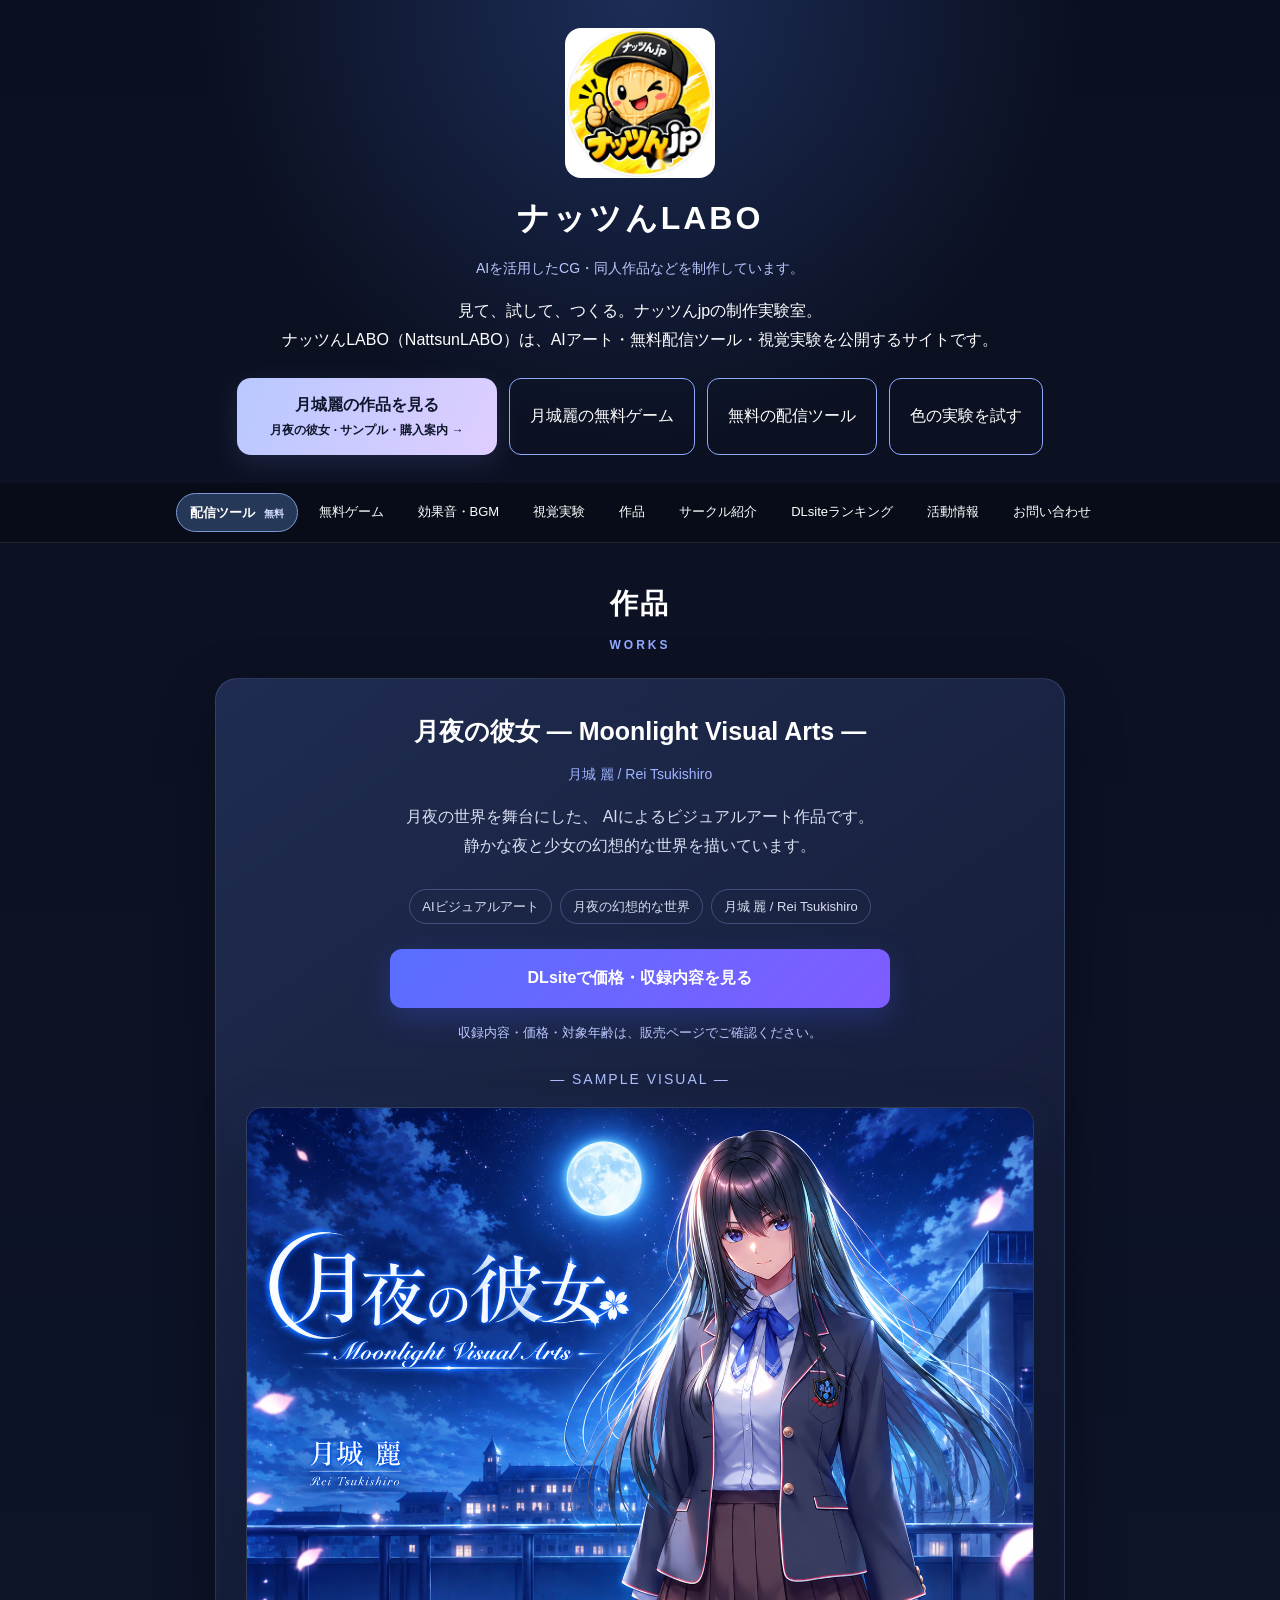
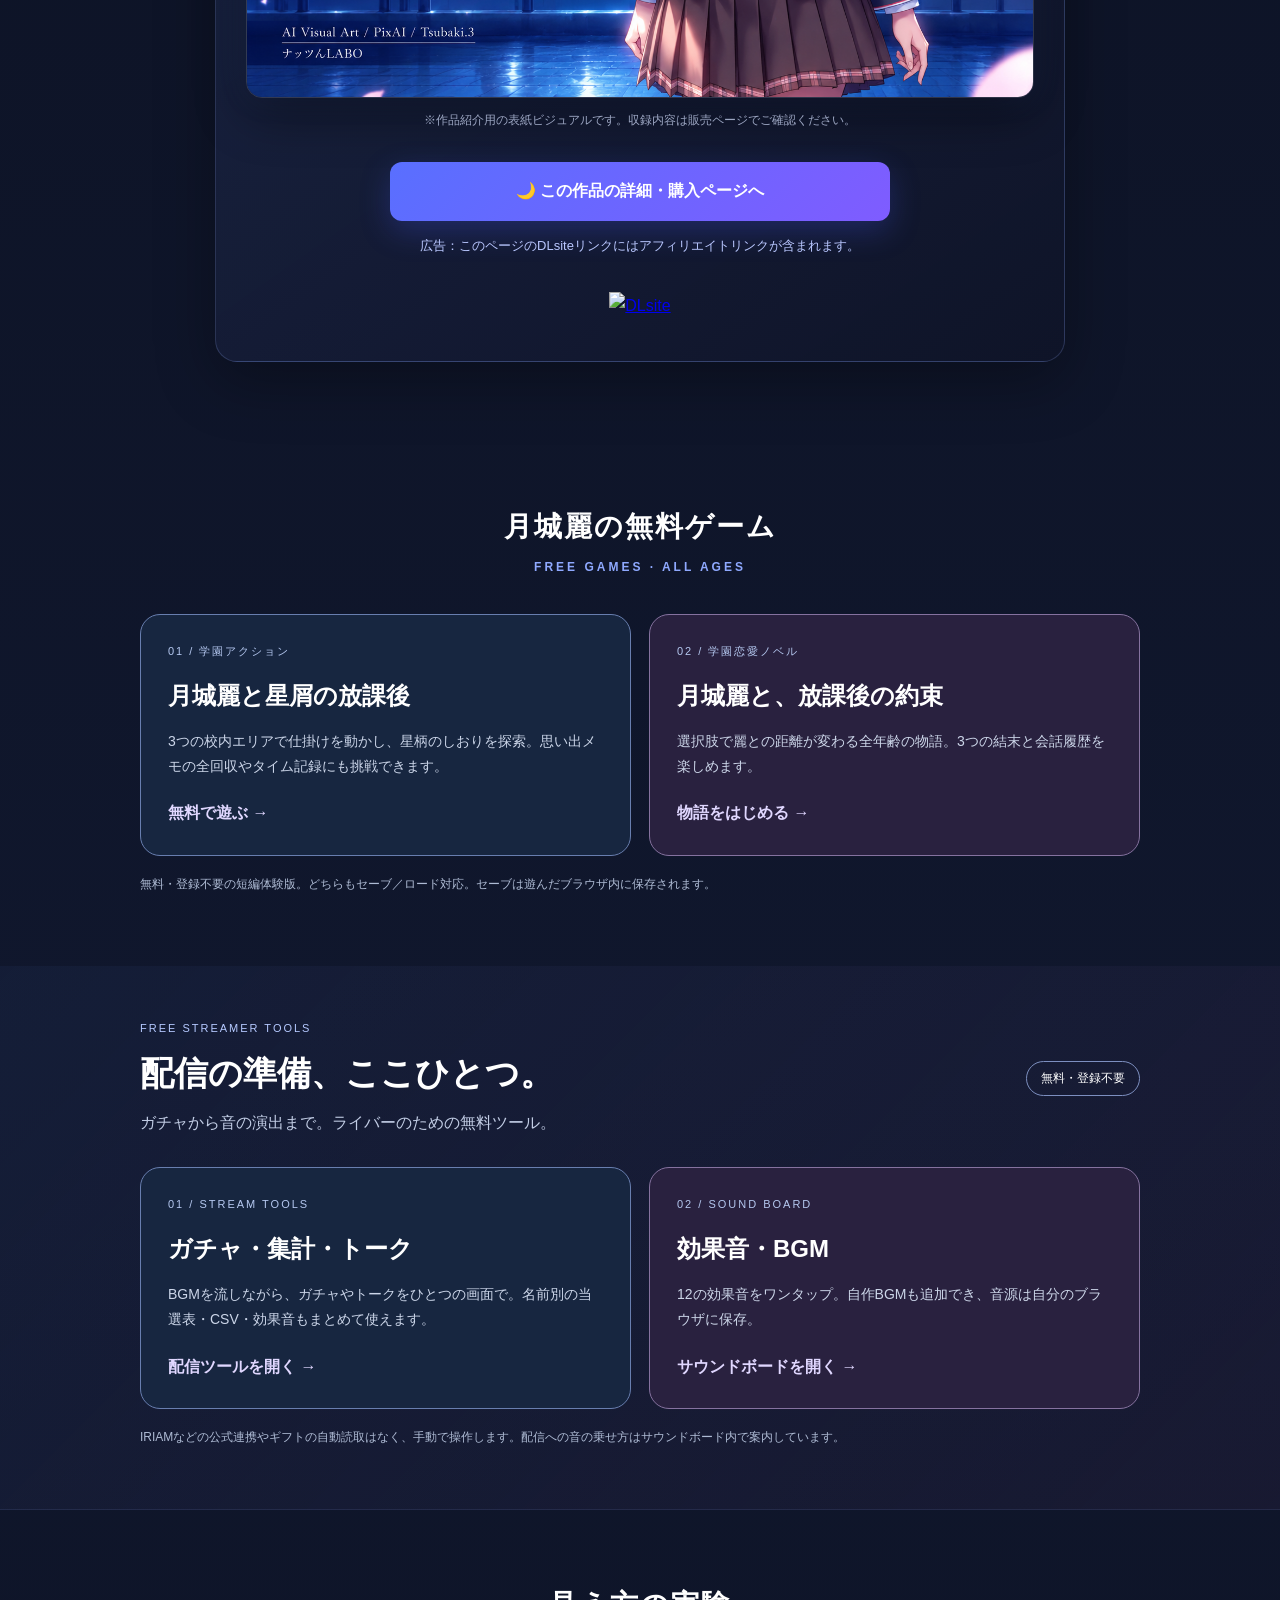
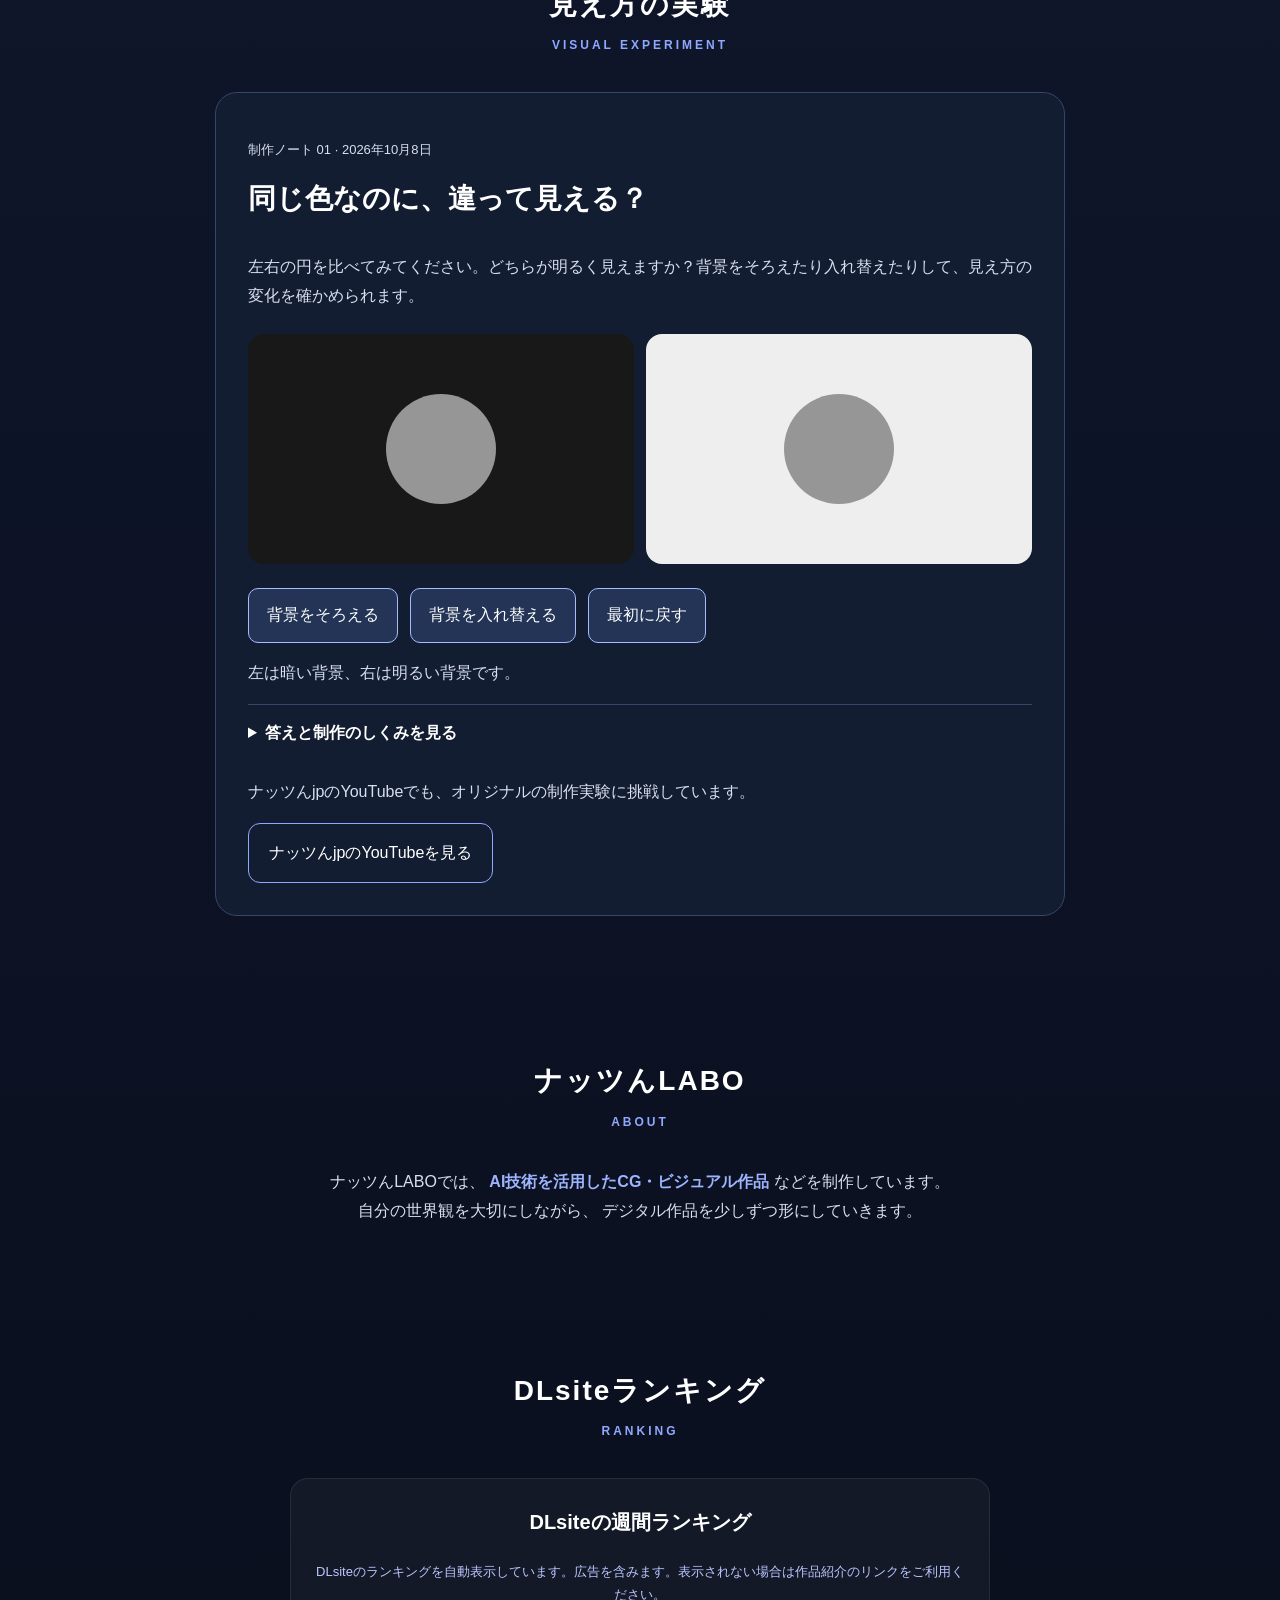
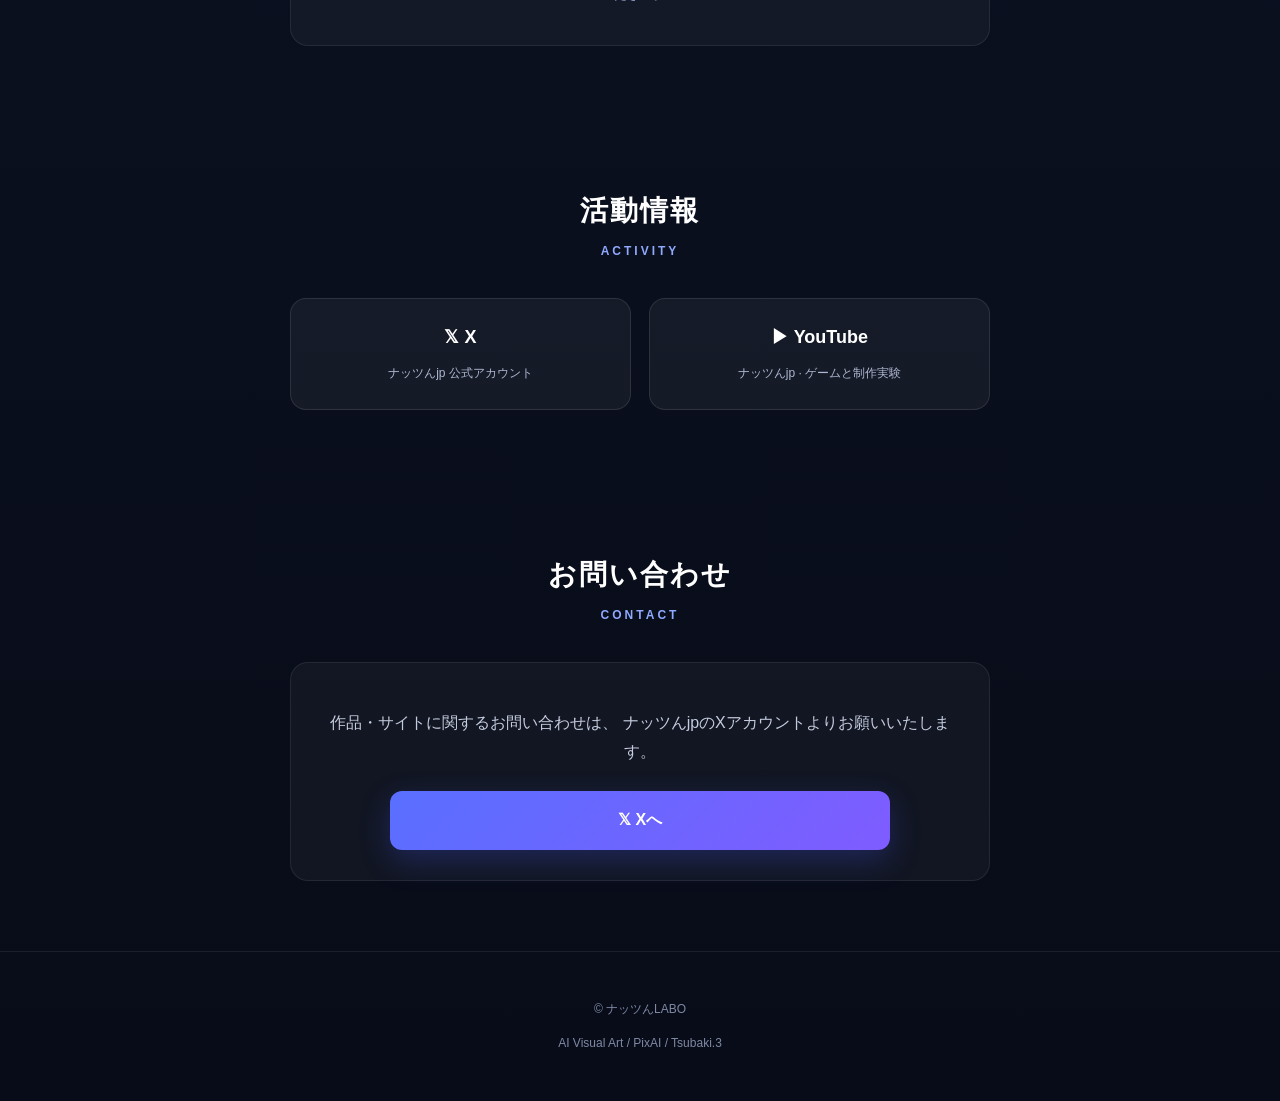
==== index.html @ c386c58a "Expand Rei action into three school areas with original bookmarks, mechanisms and replay records" ====
<!DOCTYPE html>
<html lang="ja">
<head>
<meta charset="UTF-8">
<meta name="google-site-verification" content="U7nnkdARt57oGNZYJ42vQF3eR4oJm1P0mubHyRwybOQ" />
<meta name="viewport" content="width=device-width, initial-scale=1.0">

<meta
  name="description"
  content="ナッツんjpが運営するナッツんLABO（NattsunLABO）公式サイト。AIアート「月夜の彼女」の作品紹介・DLsite購入案内、無料・登録不要の配信ガチャ、トークツール、効果音・BGMサウンドボード、見え方の実験を公開。"
>

<title>ナッツんLABO公式サイト｜ナッツんjpのAIアート・無料配信ツール</title>
<link rel="canonical" href="https://nattsun-jp.github.io/nattsun-labo/">
<meta property="og:type" content="website">
<meta property="og:title" content="ナッツんLABO｜AIアート・無料配信ツール">
<meta property="og:description" content="ナッツんjpが運営するナッツんLABO（NattsunLABO）公式サイト。AIアート「月夜の彼女」の作品紹介・DLsite購入案内、無料・登録不要の配信ガチャ、トークツール、効果音・BGMサウンドボード、見え方の実験を公開。">
<meta property="og:url" content="https://nattsun-jp.github.io/nattsun-labo/">
<meta property="og:image" content="https://nattsun-jp.github.io/nattsun-labo/moonlight.png">
<meta name="twitter:card" content="summary_large_image">
<meta name="twitter:site" content="@nattsunjp_212">

<style>

* {
  box-sizing: border-box;
}

html {
  scroll-behavior: smooth;
}
section { scroll-margin-top: 110px; }
a:focus-visible { outline: 3px solid #b9c7ff; outline-offset: 5px; }
.hero-actions { display: flex; flex-wrap: wrap; justify-content: center; gap: 12px; margin: 24px auto 0; }
.hero-actions .dlsite-button { width: auto; margin: 0; }
.secondary-button { display: inline-block; padding: 15px 20px; color: #fff; border: 1px solid #8fa9ff; border-radius: 12px; text-decoration: none; }
.purchase-note { text-align: center; font-size: 13px; color: #b9c7ff; }
.work-summary { display: flex; flex-wrap: wrap; justify-content: center; gap: 8px; padding: 0; list-style: none; }
.work-summary li { padding: 5px 12px; border: 1px solid rgba(150,175,255,.3); border-radius: 999px; color: #d9def0; font-size: 13px; }
.link-card-inactive { color: #aeb7d0; }
@media (prefers-reduced-motion: reduce) {
  html { scroll-behavior: auto; }
  a { transition: none !important; }
}

body {
  margin: 0;
  font-family:
    -apple-system,
    BlinkMacSystemFont,
    "Hiragino Kaku Gothic ProN",
    "Yu Gothic",
    "Meiryo",
    sans-serif;
  background:
    linear-gradient(
      180deg,
      #0b1020 0%,
      #10172d 45%,
      #080c18 100%
    );
  color: #ffffff;
  line-height: 1.8;
}

/* =========================
   ヘッダー
========================= */

header {
  padding: 45px 20px 35px;
  text-align: center;
  background:
    radial-gradient(
      circle at top,
      rgba(80, 130, 255, 0.25),
      transparent 55%
    );
}

.logo-img {
  width: min(260px, 75%);
  height: auto;
  display: block;
  margin: 0 auto 20px;
  border-radius: 16px;
}

.site-title {
  margin: 0;
  font-size: 32px;
  letter-spacing: 3px;
}

.site-subtitle {
  margin: 8px 0 0;
  color: #b9c7ff;
  font-size: 14px;
}

/* =========================
   ナビゲーション
========================= */

nav {
  position: sticky;
  top: 0;
  z-index: 1000;
  background: rgba(8, 12, 24, 0.92);
  backdrop-filter: blur(10px);
  border-bottom: 1px solid rgba(255,255,255,0.1);
}

nav ul {
  display: flex;
  justify-content: center;
  flex-wrap: wrap;
  gap: 8px;
  list-style: none;
  padding: 10px;
  margin: 0;
}

nav a {
  display: block;
  padding: 7px 13px;
  color: #ffffff;
  text-decoration: none;
  font-size: 13px;
  border-radius: 999px;
  transition: 0.2s;
}

nav a:hover {
  background: rgba(100, 150, 255, 0.2);
}

/* =========================
   共通
========================= */

.container {
  width: min(1000px, calc(100% - 32px));
  margin: 0 auto;
}

section {
  padding: 70px 0;
}

.section-title {
  margin: 0 0 35px;
  text-align: center;
  font-size: 28px;
  letter-spacing: 2px;
}

.section-title span {
  display: block;
  margin-top: 5px;
  color: #8fa9ff;
  font-size: 12px;
  letter-spacing: 3px;
}

/* =========================
   ナッツんLABO紹介
========================= */

.intro {
  text-align: center;
}

.intro-text {
  max-width: 720px;
  margin: 0 auto;
  color: #d9def0;
}

.highlight {
  color: #9db4ff;
  font-weight: bold;
}

/* =========================
   作品
========================= */

.work-card {
  max-width: 850px;
  margin: 0 auto;
  padding: 30px;
  background:
    linear-gradient(
      145deg,
      rgba(40, 55, 100, 0.7),
      rgba(15, 20, 40, 0.8)
    );
  border: 1px solid rgba(150, 175, 255, 0.2);
  border-radius: 22px;
  box-shadow: 0 20px 60px rgba(0,0,0,0.3);
}

.work-title {
  text-align: center;
  margin: 0 0 8px;
  font-size: 25px;
}

.work-subtitle {
  text-align: center;
  color: #9fb3ff;
  margin: 0 0 25px;
  font-size: 14px;
}

.work-description {
  color: #d9def0;
  text-align: center;
  margin-bottom: 28px;
}

/* =========================
   新規：作品サンプル
========================= */

.sample-area {
  margin: 35px 0 30px;
}

.sample-label {
  text-align: center;
  margin-bottom: 15px;
  color: #aebfff;
  font-size: 14px;
  letter-spacing: 2px;
}

.sample-image {
  display: block;
  width: 100%;
  max-width: 900px;
  height: auto;
  margin: 0 auto;
  border-radius: 16px;
  box-shadow:
    0 15px 50px rgba(0,0,0,0.45),
    0 0 30px rgba(80,130,255,0.12);
  border: 1px solid rgba(255,255,255,0.12);
}

.sample-note {
  text-align: center;
  color: #9ca6c2;
  font-size: 12px;
  margin-top: 12px;
}

/* =========================
   DLsiteボタン
========================= */

.dlsite-button {
  display: block;
  width: min(500px, 100%);
  margin: 25px auto 0;
  padding: 15px 20px;
  text-align: center;
  text-decoration: none;
  color: #ffffff;
  font-weight: bold;
  font-size: 16px;
  border-radius: 12px;
  background:
    linear-gradient(
      135deg,
      #596fff,
      #7f5cff
    );
  box-shadow: 0 10px 30px rgba(70,90,255,0.25);
  transition: 0.2s;
}

.dlsite-button:hover {
  transform: translateY(-2px);
  opacity: 0.9;
}

/* =========================
   DLsiteバナー
========================= */

.banner-area {
  margin: 35px auto 10px;
  text-align: center;
  overflow-x: auto;
}

.banner-area img {
  max-width: 100%;
  height: auto;
}

/* =========================
   ランキング
========================= */

.ranking-box {
  max-width: 700px;
  margin: 0 auto;
  padding: 25px;
  background: rgba(255,255,255,0.04);
  border: 1px solid rgba(255,255,255,0.08);
  border-radius: 18px;
  text-align: center;
}

.ranking-title {
  margin: 0 0 20px;
  font-size: 20px;
}

/* =========================
   活動情報
========================= */

.link-grid {
  display: grid;
  grid-template-columns: repeat(2, 1fr);
  gap: 18px;
  max-width: 700px;
  margin: 0 auto;
}

.link-card {
  display: block;
  padding: 22px;
  text-align: center;
  color: #ffffff;
  text-decoration: none;
  background: rgba(255,255,255,0.05);
  border: 1px solid rgba(255,255,255,0.1);
  border-radius: 16px;
  transition: 0.2s;
}

.link-card:hover {
  transform: translateY(-3px);
  background: rgba(100,130,255,0.12);
}

.link-card strong {
  display: block;
  font-size: 18px;
  margin-bottom: 5px;
}

.link-card span {
  color: #aeb7d0;
  font-size: 12px;
}

/* =========================
   お問い合わせ
========================= */

.contact-box {
  max-width: 700px;
  margin: 0 auto;
  padding: 30px;
  text-align: center;
  background: rgba(255,255,255,0.04);
  border-radius: 18px;
  border: 1px solid rgba(255,255,255,0.08);
}

.contact-box p {
  color: #c5ccdf;
}

/* =========================
   フッター
========================= */

footer {
  padding: 35px 20px;
  text-align: center;
  color: #7f89a4;
  font-size: 12px;
  border-top: 1px solid rgba(255,255,255,0.08);
}

/* =========================
   スマホ
========================= */

@media (max-width: 700px) {

  header {
    padding-top: 30px;
  }

  .site-title {
    font-size: 25px;
  }

  section {
    padding: 50px 0;
  }

  .section-title {
    font-size: 24px;
  }

  .work-card {
    padding: 20px;
  }

  .work-title {
    font-size: 21px;
  }

  .link-grid {
    grid-template-columns: 1fr;
  }

  .sample-image {
    border-radius: 12px;
  }

}


.lab-card { max-width: 850px; margin: auto; padding: clamp(18px,4vw,32px); background: #131d31; border: 1px solid #35466a; border-radius: 22px; }
.lab-card h3 { font-size: clamp(21px,4vw,28px); margin-top: 0; }
.lab-panels { display: grid; grid-template-columns: 1fr 1fr; gap: 12px; margin: 24px 0; }
.lab-panel { display: grid; place-items: center; min-height: clamp(140px,28vw,230px); border-radius: 16px; background: rgb(24,24,24); }
.lab-panel:last-child { background: rgb(238,238,238); }
.lab-circle { display: block; width: clamp(64px,14vw,110px); aspect-ratio: 1; border-radius: 50%; background: rgb(150,150,150); }
.lab-controls { display: flex; flex-wrap: wrap; gap: 12px; margin: 16px 0; }
.lab-controls button { padding: 12px 18px; min-height: 44px; border: 1px solid #a8bbff; border-radius: 10px; background: #233456; color: #fff; font: inherit; cursor: pointer; }
.lab-card details { padding: 14px 0; border-top: 1px solid #35466a; }
.lab-card summary { cursor: pointer; font-weight: bold; }
.lab-card p { color: #d9def0; }
.lab-date { font-size: 13px; color: #aeb7d0; }
@media (max-width: 400px) { nav a { padding: 7px 9px; } }

.stream-primary{display:flex;flex-direction:column;justify-content:center;min-width:260px;padding:13px 25px;background:linear-gradient(115deg,#b8c8ff,#dfceff);color:#10172d;font-weight:800;text-decoration:none;border-radius:14px;box-shadow:0 8px 28px #8d9bff25}.stream-primary span{font-size:12px;font-weight:600}.hero-actions{align-items:stretch}.hero-actions .secondary-button{display:flex;align-items:center}.nav-tools{background:#263857;border:1px solid #7c97d4;font-weight:700}.nav-tools span{margin-left:5px;color:#d5deff;font-size:10px}#stream-tools{padding:48px 0 60px;background:linear-gradient(135deg,#18234180,#30244645);border-bottom:1px solid #5b689b35}.tools-heading{display:flex;align-items:center;justify-content:space-between;gap:20px;margin-bottom:24px}.tools-heading h2{font-size:clamp(25px,4vw,34px);margin:0}.tools-heading p{margin:5px 0;color:#c2cde5}.tools-heading .tools-kicker{color:#b5c9ff;font-size:11px;letter-spacing:2px}.tools-badge{padding:6px 14px;border:1px solid #7d8fc0;border-radius:99px;font-size:12px;white-space:nowrap}.tools-grid{display:grid;grid-template-columns:1fr 1fr;gap:18px}.tool-entry{display:flex;flex-direction:column;padding:27px;background:#172640;border:1px solid #687eaf;border-radius:20px;text-decoration:none;color:white;transition:border-color .2s,background .2s}.sound-entry{background:#29213f;border-color:#85729f}.tool-entry:hover{background:#24314e;border-color:#d3ddff}.tool-number{font-size:11px;letter-spacing:2px;color:#b5c8f0}.tool-entry h3{font-size:24px;margin:12px 0 4px}.tool-entry p{color:#ccd6e9;font-size:14px;flex:1;margin:8px 0 20px}.tool-open{font-weight:700;color:#e0d7ff}.tools-footnote{font-size:12px;color:#aebbd4;margin:18px 0 0}@media(max-width:700px){.tools-heading{align-items:start;flex-direction:column;gap:10px}.tools-grid{grid-template-columns:1fr}.tool-entry{padding:22px}.stream-primary{width:100%}.hero-actions{max-width:500px}.hero-actions .secondary-button{flex:1;justify-content:center;padding:12px 14px;font-size:13px}}

/* 作品を先に見られるコンパクトな入口 */
header { padding: 28px 20px; }
.logo-img { width: min(150px, 45%); margin-bottom: 12px; }
#works { padding-top: 36px; }
#works .section-title { margin-bottom: 22px; }
#works .work-subtitle { margin-bottom: 12px; }
#works .sample-area { margin-top: 22px; }
@media(max-width:700px) { .hero-actions { gap: 8px; } #works { padding-top: 28px; } }
</style>
</head>


<body>

<!-- =========================
     ヘッダー
========================= -->

<header>

  <img
    class="logo-img"
    src="logo.jpeg"
    alt="ナッツんLABO ロゴ"
  >

  <h1 class="site-title">
    ナッツんLABO
  </h1>

  <p class="site-subtitle">
    AIを活用したCG・同人作品などを制作しています。
  </p>

  <p>見て、試して、つくる。ナッツんjpの制作実験室。<br>ナッツんLABO（NattsunLABO）は、AIアート・無料配信ツール・視覚実験を公開するサイトです。</p>
  <div class="hero-actions">
    <a class="stream-primary" href="#works">月城麗の作品を見る <span>月夜の彼女 · サンプル・購入案内 →</span></a>
    <a class="secondary-button" href="games/">月城麗の無料ゲーム</a>
    <a class="secondary-button" href="#stream-tools">無料の配信ツール</a>
    <a class="secondary-button" href="#experiments">色の実験を試す</a>
  </div>

</header>


<!-- =========================
     ナビゲーション
========================= -->

<nav aria-label="ページ内メニュー">
  <ul>
    <li><a class="nav-tools" href="#stream-tools">配信ツール <span>無料</span></a></li>
    <li><a href="games/">無料ゲーム</a></li>
    <li><a href="soundboard.html">効果音・BGM</a></li>
    <li><a href="#experiments">視覚実験</a></li>
    <li><a href="#works">作品</a></li>
    <li><a href="#about">サークル紹介</a></li>
    <li><a href="#ranking">DLsiteランキング</a></li>
    <li><a href="#activity">活動情報</a></li>
    <li><a href="#contact">お問い合わせ</a></li>
  </ul>
</nav>


<main>
<section id="works" aria-label="月城麗の作品紹介">

  <div class="container">

    <h2 class="section-title">
      作品
      <span>WORKS</span>
    </h2>


    <div class="work-card">

      <h3 class="work-title">
        月夜の彼女 ― Moonlight Visual Arts ―
      </h3>

      <p class="work-subtitle">
        月城 麗 / Rei Tsukishiro
      </p>

      <p class="work-description">
        月夜の世界を舞台にした、
        AIによるビジュアルアート作品です。
        <br>
        静かな夜と少女の幻想的な世界を描いています。
      </p>

      <ul class="work-summary" aria-label="作品の特徴">
        <li>AIビジュアルアート</li>
        <li>月夜の幻想的な世界</li>
        <li>月城 麗 / Rei Tsukishiro</li>
      </ul>
      <a class="dlsite-button" href="https://dlaf.jp/home/dlaf/=/aid/nattsunlabo/url/https%3A%2F%2Fwww.dlsite.com%2Fai-touch%2Fwork%2F%3D%2Fproduct_id%2FRJ01728683.html" target="_blank" rel="noopener sponsored">DLsiteで価格・収録内容を見る</a>
      <p class="purchase-note">収録内容・価格・対象年齢は、販売ページでご確認ください。</p>


      <!-- =========================
           作品サンプル画像
      ========================== -->

      <div class="sample-area">

        <p class="sample-label">
          ― SAMPLE VISUAL ―
        </p>

        <img
          class="sample-image"
          loading="lazy"
          src="moonlight.png"
          alt="月夜の彼女 ― Moonlight Visual Arts ― サンプルビジュアル"
          decoding="async"
        >

        <p class="sample-note">
          ※作品紹介用の表紙ビジュアルです。収録内容は販売ページでご確認ください。
        </p>

      </div>


      <!-- =========================
           DLsite
      ========================== -->

      <a
        class="dlsite-button"
        href="https://dlaf.jp/home/dlaf/=/aid/nattsunlabo/url/https%3A%2F%2Fwww.dlsite.com%2Fai-touch%2Fwork%2F%3D%2Fproduct_id%2FRJ01728683.html"
        target="_blank"
        rel="noopener sponsored"
      >
        🌙 この作品の詳細・購入ページへ
      </a>


      <p class="purchase-note">広告：このページのDLsiteリンクにはアフィリエイトリンクが含まれます。</p>

      <!-- DLsiteバナー -->

      <div class="banner-area">

        <a
          href="https://dlaf.jp/home/dlaf/=/aid/nattsunlabo/url/https%3A%2F%2Fwww.dlsite.com%2Fai-touch%2Fwork%2F%3D%2Fproduct_id%2FRJ01728683.html"
          target="_blank"
          rel="noopener sponsored"
        >

          <img
            src="https://www.dlsite.com/img/male/dojin/bn_pc_468_60_dojin_01.gif"
            alt="DLsite"
            width="468"
            height="60"
          >

        </a>

      </div>

    </div>

  </div>

</section>
<section id="games" aria-labelledby="games-title"><div class="container"><h2 class="section-title" id="games-title">月城麗の無料ゲーム<span>FREE GAMES · ALL AGES</span></h2><div class="tools-grid"><a class="tool-entry" href="games/action/"><span class="tool-number">01 / 学園アクション</span><h3>月城麗と星屑の放課後</h3><p>3つの校内エリアで仕掛けを動かし、星柄のしおりを探索。思い出メモの全回収やタイム記録にも挑戦できます。</p><span class="tool-open">無料で遊ぶ →</span></a><a class="tool-entry sound-entry" href="games/romance/"><span class="tool-number">02 / 学園恋愛ノベル</span><h3>月城麗と、放課後の約束</h3><p>選択肢で麗との距離が変わる全年齢の物語。3つの結末と会話履歴を楽しめます。</p><span class="tool-open">物語をはじめる →</span></a></div><p class="tools-footnote">無料・登録不要の短編体験版。どちらもセーブ／ロード対応。セーブは遊んだブラウザ内に保存されます。</p></div></section>
<section id="stream-tools" aria-labelledby="stream-tools-title"><div class="container">
<div class="tools-heading"><div><p class="tools-kicker">FREE STREAMER TOOLS</p><h2 id="stream-tools-title">配信の準備、ここひとつ。</h2><p>ガチャから音の演出まで。ライバーのための無料ツール。</p></div><span class="tools-badge">無料・登録不要</span></div>
<div class="tools-grid"><a class="tool-entry" href="streamer.html"><span class="tool-number">01 / STREAM TOOLS</span><h3>ガチャ・集計・トーク</h3><p>BGMを流しながら、ガチャやトークをひとつの画面で。名前別の当選表・CSV・効果音もまとめて使えます。</p><span class="tool-open">配信ツールを開く →</span></a><a class="tool-entry sound-entry" href="soundboard.html"><span class="tool-number">02 / SOUND BOARD</span><h3>効果音・BGM</h3><p>12の効果音をワンタップ。自作BGMも追加でき、音源は自分のブラウザに保存。</p><span class="tool-open">サウンドボードを開く →</span></a></div>
<p class="tools-footnote">IRIAMなどの公式連携やギフトの自動読取はなく、手動で操作します。配信への音の乗せ方はサウンドボード内で案内しています。</p>
</div></section>


<section id="experiments" aria-labelledby="experiment-title">
  <div class="container">
    <h2 class="section-title" id="experiment-title">見え方の実験<span>VISUAL EXPERIMENT</span></h2>
    <article class="lab-card">
      <p class="lab-date">制作ノート 01 · <time datetime="2026-10-08">2026年10月8日</time></p>
      <h3>同じ色なのに、違って見える？</h3>
      <p>左右の円を比べてみてください。どちらが明るく見えますか？背景をそろえたり入れ替えたりして、見え方の変化を確かめられます。</p>
      <div class="lab-panels" role="img" aria-label="暗い背景と明るい背景に、同じRGB値150の灰色の円を置いた比較図">
        <div class="lab-panel" id="lab-left"><span class="lab-circle"></span></div>
        <div class="lab-panel" id="lab-right"><span class="lab-circle"></span></div>
      </div>
      <div class="lab-controls" aria-label="背景の操作">
        <button type="button" data-lab-mode="same">背景をそろえる</button>
        <button type="button" data-lab-mode="swap">背景を入れ替える</button>
        <button type="button" data-lab-mode="reset">最初に戻す</button>
      </div>
      <p id="lab-status" role="status">左は暗い背景、右は明るい背景です。</p>
      <details>
        <summary>答えと制作のしくみを見る</summary>
        <p>2つの円は、どちらも同じ RGB（150 / 150 / 150）で描いています。操作で変わるのは背景だけです。円の色は固定しています。</p>
        <p>このページでは、図形と背景をCSSで別々に描き、ボタンで背景だけを切り替えています。動画でも同じ考え方で、背景の変化と円の色を分けて制作しました。</p>
        <p>作品づくりでは、同じ色でも背景との組み合わせで印象が変わります。文字やボタンも、色単体ではなく背景に置いた状態で確かめるのが大切です。感じ方には個人差があり、画面の設定や周囲の明るさでも変わります。</p>
      </details>
      <p>ナッツんjpのYouTubeでも、オリジナルの制作実験に挑戦しています。</p>
      <a class="secondary-button" href="https://www.youtube.com/@NattunJP" target="_blank" rel="noopener">ナッツんjpのYouTubeを見る</a>
      <noscript><p>ボタンの操作にはJavaScriptが必要です。上の比較図と解説はそのままご覧いただけます。</p></noscript>
    </article>
  </div>
</section>


<!-- =========================
     ABOUT
========================= -->




<!-- =========================
     WORKS
========================= -->



<section id="about">

  <div class="container intro">

    <h2 class="section-title">
      ナッツんLABO
      <span>ABOUT</span>
    </h2>

    <p class="intro-text">
      ナッツんLABOでは、
      <span class="highlight">AI技術を活用したCG・ビジュアル作品</span>
      などを制作しています。
      <br>
      自分の世界観を大切にしながら、
      デジタル作品を少しずつ形にしていきます。
    </p>

  </div>

</section>


<!-- =========================
     DLsiteランキング
========================= -->

<section id="ranking">

  <div class="container">

    <h2 class="section-title">
      DLsiteランキング
      <span>RANKING</span>
    </h2>


    <div class="ranking-box">

      <h3 class="ranking-title">
        DLsiteの週間ランキング
      </h3>
      <p class="purchase-note">DLsiteのランキングを自動表示しています。広告を含みます。表示されない場合は作品紹介のリンクをご利用ください。</p>


      <script type="text/javascript">

blogparts = {
  "base": "https://www.dlsite.com/",
  "type": "ranking",
  "site": "home",

  "query": {
    "period": "week",
    "options": [
      "-GRO",
      "-MEN"
    ]
  },

  "title": "ランキング",

  "display": "vertical",

  "detail": "1",

  "column": "v",

  "image": "large",

  "count": "3",

  "wrapper": "1",

  "autorotate": true,

  "aid": "nattsunlabo"
};

</script>


<script
  type="text/javascript"
  src="https://www.dlsite.com/js/blogparts.js"
  charset="UTF-8"
></script>

    </div>

  </div>

</section>


<!-- =========================
     活動情報
========================= -->

<section id="activity">

  <div class="container">

    <h2 class="section-title">
      活動情報
      <span>ACTIVITY</span>
    </h2>


    <div class="link-grid">

      <a
        class="link-card"
        href="https://x.com/nattsunjp_212?s=11"
        target="_blank"
        rel="noopener"
      >
        <strong>𝕏 X</strong>
        <span>ナッツんjp 公式アカウント</span>
      </a>


      <a class="link-card" href="https://www.youtube.com/@NattunJP" target="_blank" rel="noopener">
        <strong>▶ YouTube</strong>
        <span>ナッツんjp · ゲームと制作実験</span>
      </a>

    </div>

  </div>

</section>


<!-- =========================
     CONTACT
========================= -->

<section id="contact">

  <div class="container">

    <h2 class="section-title">
      お問い合わせ
      <span>CONTACT</span>
    </h2>


    <div class="contact-box">

      <p>
        作品・サイトに関するお問い合わせは、
        ナッツんjpのXアカウントよりお願いいたします。
      </p>

      <a
        class="dlsite-button"
        href="https://x.com/nattsunjp_212?s=11"
        target="_blank"
        rel="noopener"
      >
        𝕏 Xへ
      </a>

    </div>

  </div>

</section>

</main>


<!-- =========================
     フッター
========================= -->

<footer>

  <p>
    © ナッツんLABO
  </p>

  <p>
    AI Visual Art / PixAI / Tsubaki.3
  </p>

</footer>


<script>
(() => {
  const left = document.getElementById('lab-left');
  const right = document.getElementById('lab-right');
  const status = document.getElementById('lab-status');
  let swapped = false;
  document.querySelectorAll('[data-lab-mode]').forEach(button => {
    button.addEventListener('click', () => {
      const mode = button.dataset.labMode;
      let a = 24, b = 238;
      if (mode === 'same') { a = b = 100; status.textContent = '背景を同じ色にそろえました。円の色は変えていません。'; }
      else if (mode === 'swap') { swapped = !swapped; a = swapped ? 238 : 24; b = swapped ? 24 : 238; status.textContent = '背景を入れ替えました。円の色は変えていません。'; }
      else { swapped = false; status.textContent = '最初の背景に戻しました。円はどちらもRGB（150 / 150 / 150）です。'; }
      left.style.backgroundColor = 'rgb(' + a + ',' + a + ',' + a + ')';
      right.style.backgroundColor = 'rgb(' + b + ',' + b + ',' + b + ')';
    });
  });
})();
</script>
</body>
</html>
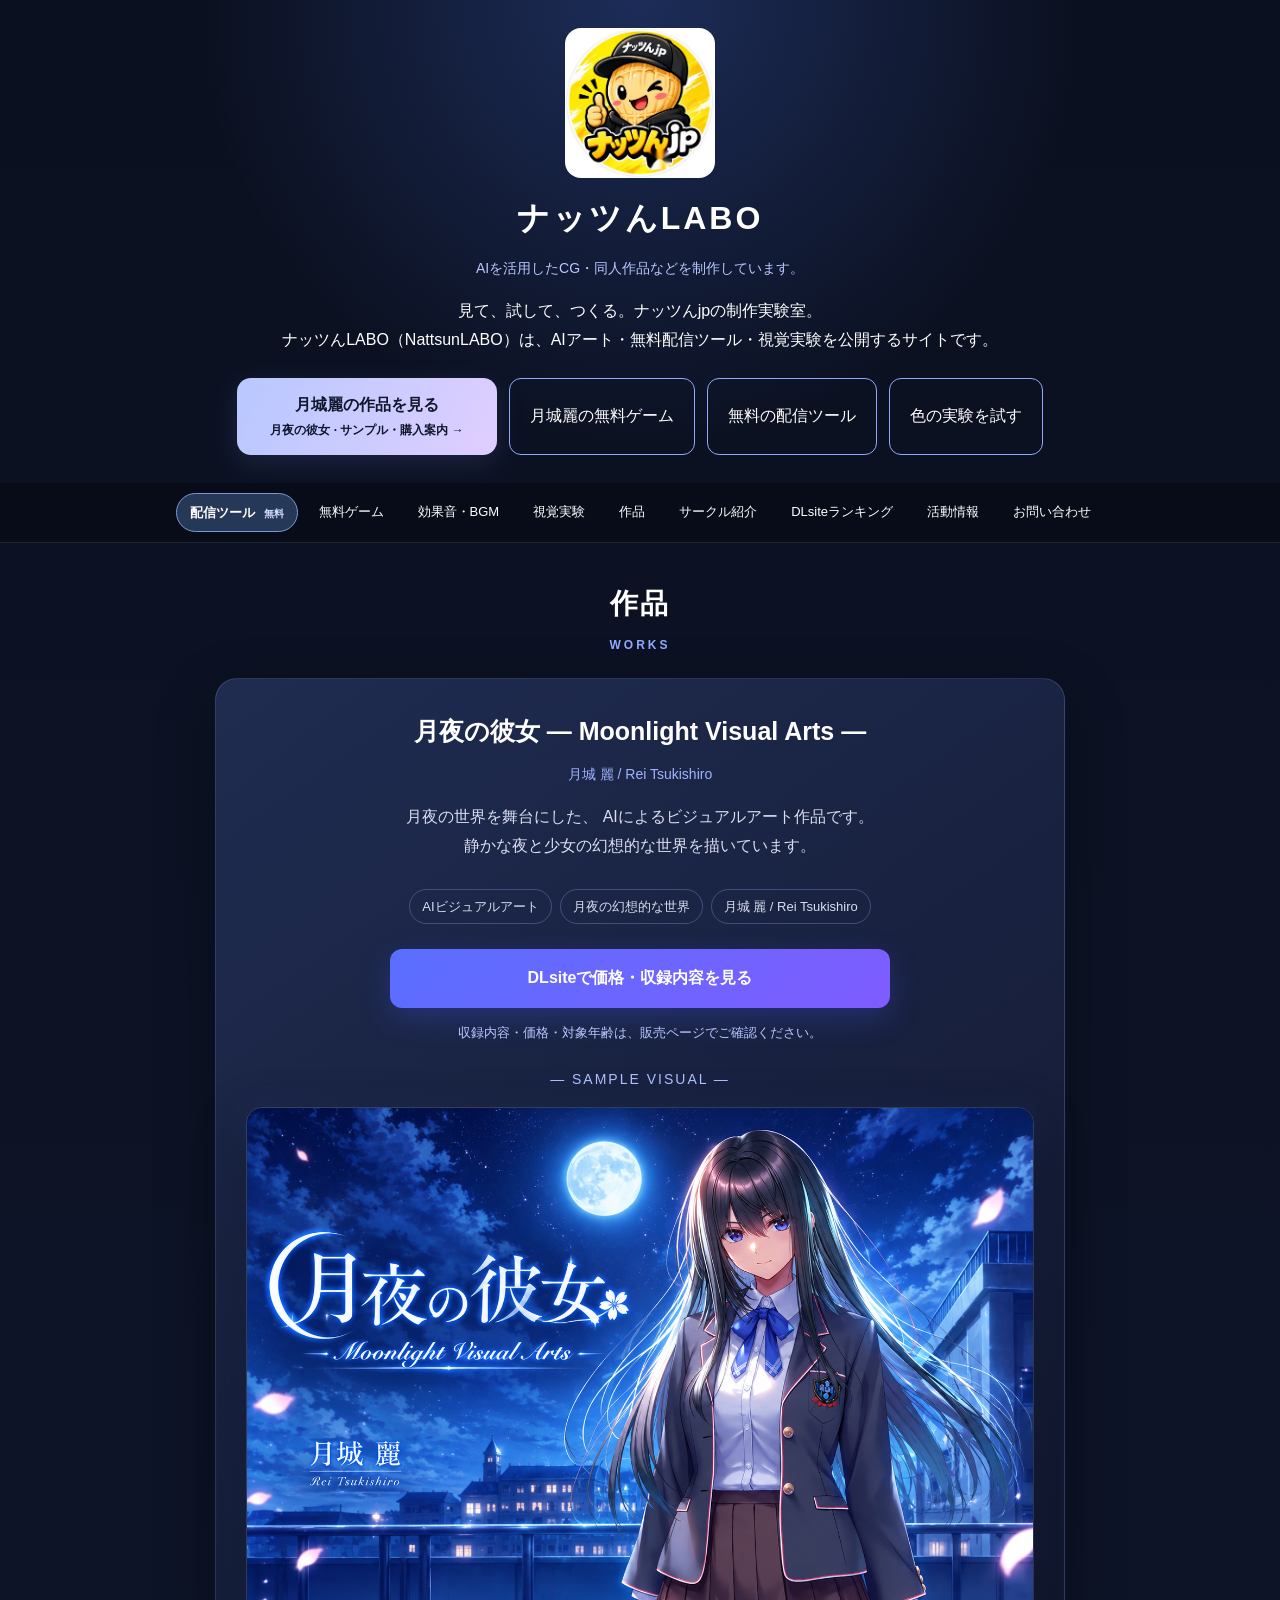
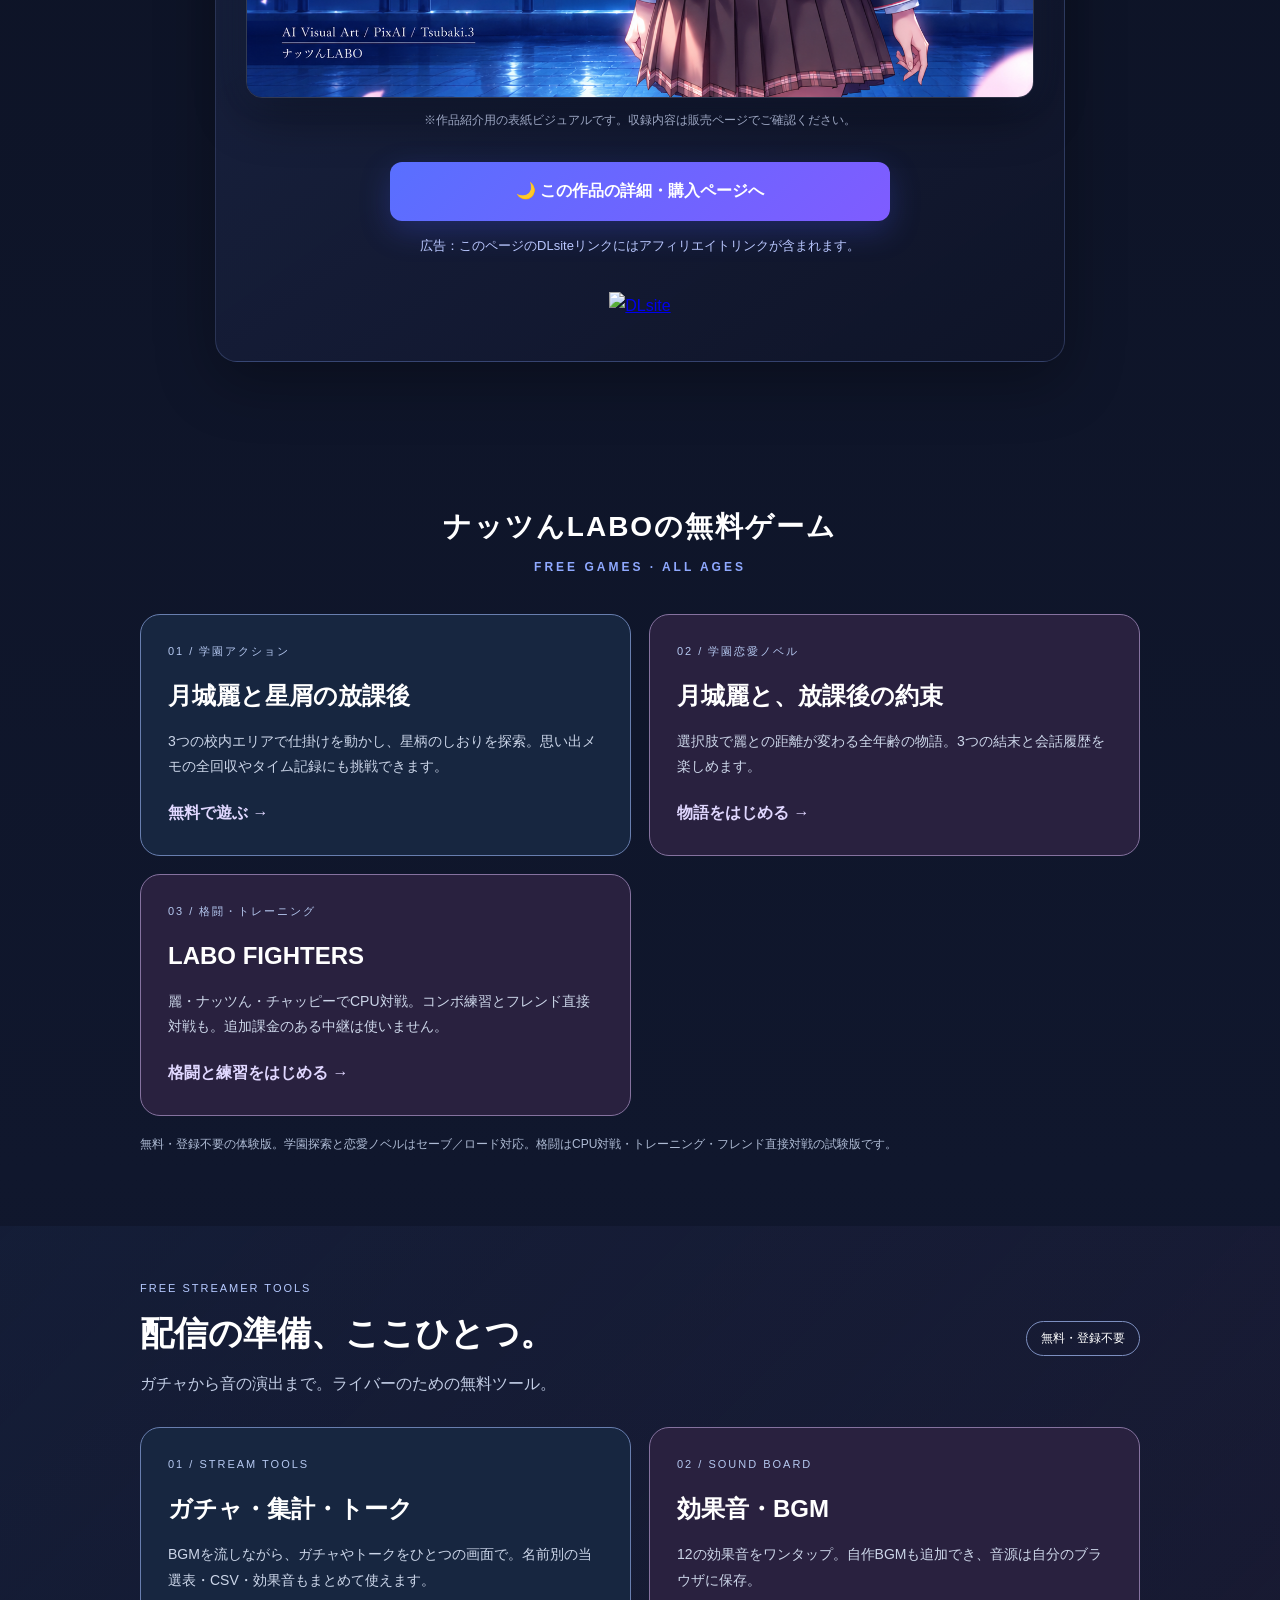
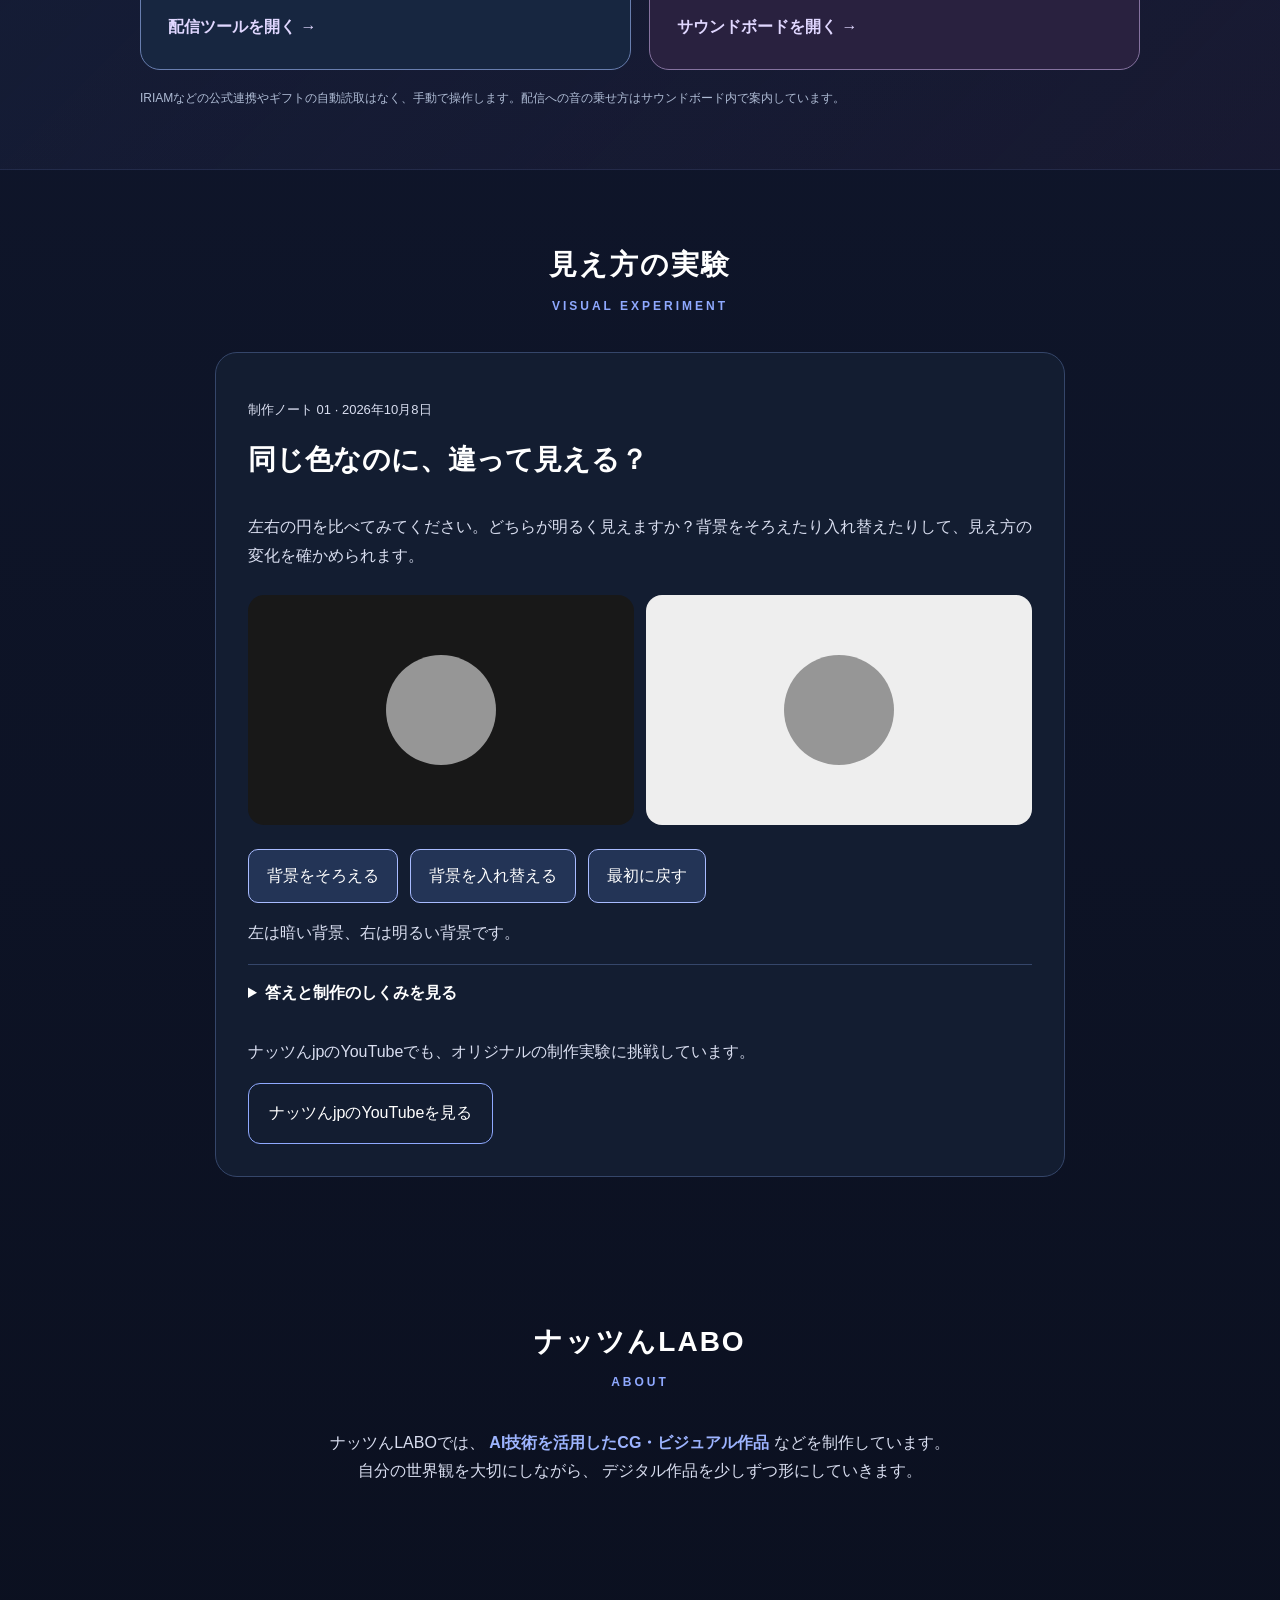
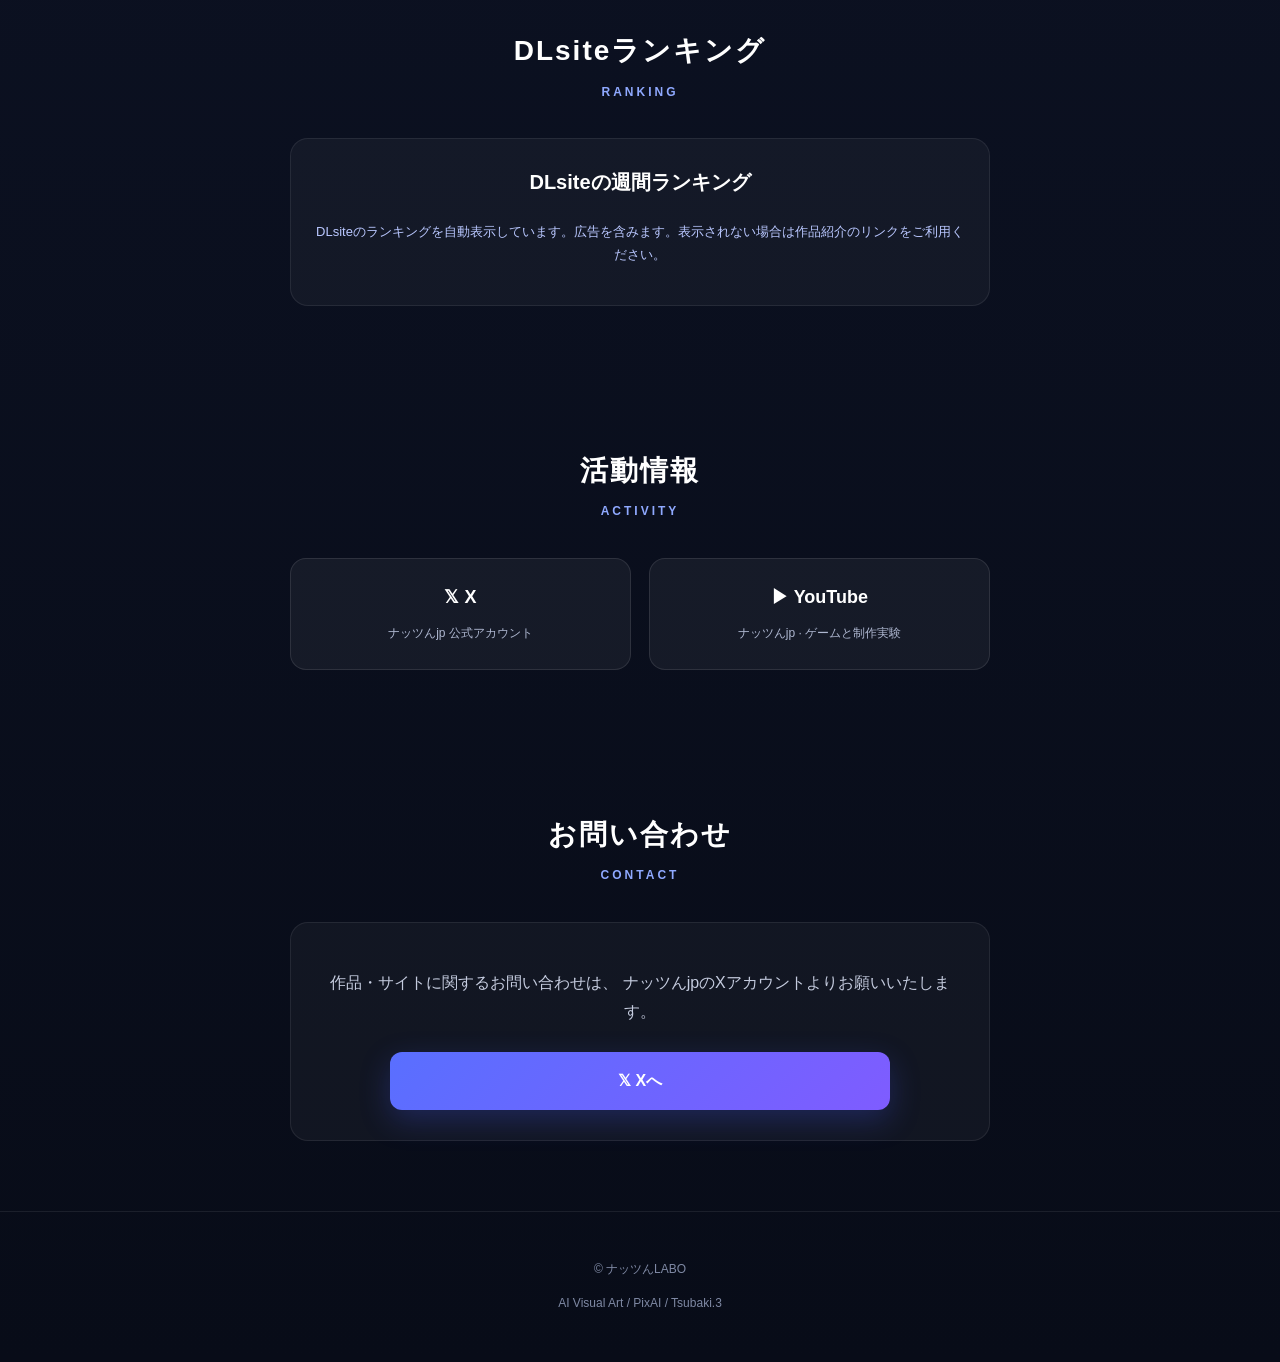
==== commit c31e73a2: "Add LABO FIGHTERS with 3 characters, CPU matches, training tools and direct-only free friend play" ====
--- a/index.html
+++ b/index.html
@@ -615,7 +615,7 @@
   </div>
 
 </section>
-<section id="games" aria-labelledby="games-title"><div class="container"><h2 class="section-title" id="games-title">月城麗の無料ゲーム<span>FREE GAMES · ALL AGES</span></h2><div class="tools-grid"><a class="tool-entry" href="games/action/"><span class="tool-number">01 / 学園アクション</span><h3>月城麗と星屑の放課後</h3><p>3つの校内エリアで仕掛けを動かし、星柄のしおりを探索。思い出メモの全回収やタイム記録にも挑戦できます。</p><span class="tool-open">無料で遊ぶ →</span></a><a class="tool-entry sound-entry" href="games/romance/"><span class="tool-number">02 / 学園恋愛ノベル</span><h3>月城麗と、放課後の約束</h3><p>選択肢で麗との距離が変わる全年齢の物語。3つの結末と会話履歴を楽しめます。</p><span class="tool-open">物語をはじめる →</span></a></div><p class="tools-footnote">無料・登録不要の短編体験版。どちらもセーブ／ロード対応。セーブは遊んだブラウザ内に保存されます。</p></div></section>
+<section id="games" aria-labelledby="games-title"><div class="container"><h2 class="section-title" id="games-title">ナッツんLABOの無料ゲーム<span>FREE GAMES · ALL AGES</span></h2><div class="tools-grid"><a class="tool-entry" href="games/action/"><span class="tool-number">01 / 学園アクション</span><h3>月城麗と星屑の放課後</h3><p>3つの校内エリアで仕掛けを動かし、星柄のしおりを探索。思い出メモの全回収やタイム記録にも挑戦できます。</p><span class="tool-open">無料で遊ぶ →</span></a><a class="tool-entry sound-entry" href="games/romance/"><span class="tool-number">02 / 学園恋愛ノベル</span><h3>月城麗と、放課後の約束</h3><p>選択肢で麗との距離が変わる全年齢の物語。3つの結末と会話履歴を楽しめます。</p><span class="tool-open">物語をはじめる →</span></a><a class="tool-entry sound-entry" href="games/fight/"><span class="tool-number">03 / 格闘・トレーニング</span><h3>LABO FIGHTERS</h3><p>麗・ナッツん・チャッピーでCPU対戦。コンボ練習とフレンド直接対戦も。追加課金のある中継は使いません。</p><span class="tool-open">格闘と練習をはじめる →</span></a></div><p class="tools-footnote">無料・登録不要の体験版。学園探索と恋愛ノベルはセーブ／ロード対応。格闘はCPU対戦・トレーニング・フレンド直接対戦の試験版です。</p></div></section>
 <section id="stream-tools" aria-labelledby="stream-tools-title"><div class="container">
 <div class="tools-heading"><div><p class="tools-kicker">FREE STREAMER TOOLS</p><h2 id="stream-tools-title">配信の準備、ここひとつ。</h2><p>ガチャから音の演出まで。ライバーのための無料ツール。</p></div><span class="tools-badge">無料・登録不要</span></div>
 <div class="tools-grid"><a class="tool-entry" href="streamer.html"><span class="tool-number">01 / STREAM TOOLS</span><h3>ガチャ・集計・トーク</h3><p>BGMを流しながら、ガチャやトークをひとつの画面で。名前別の当選表・CSV・効果音もまとめて使えます。</p><span class="tool-open">配信ツールを開く →</span></a><a class="tool-entry sound-entry" href="soundboard.html"><span class="tool-number">02 / SOUND BOARD</span><h3>効果音・BGM</h3><p>12の効果音をワンタップ。自作BGMも追加でき、音源は自分のブラウザに保存。</p><span class="tool-open">サウンドボードを開く →</span></a></div>
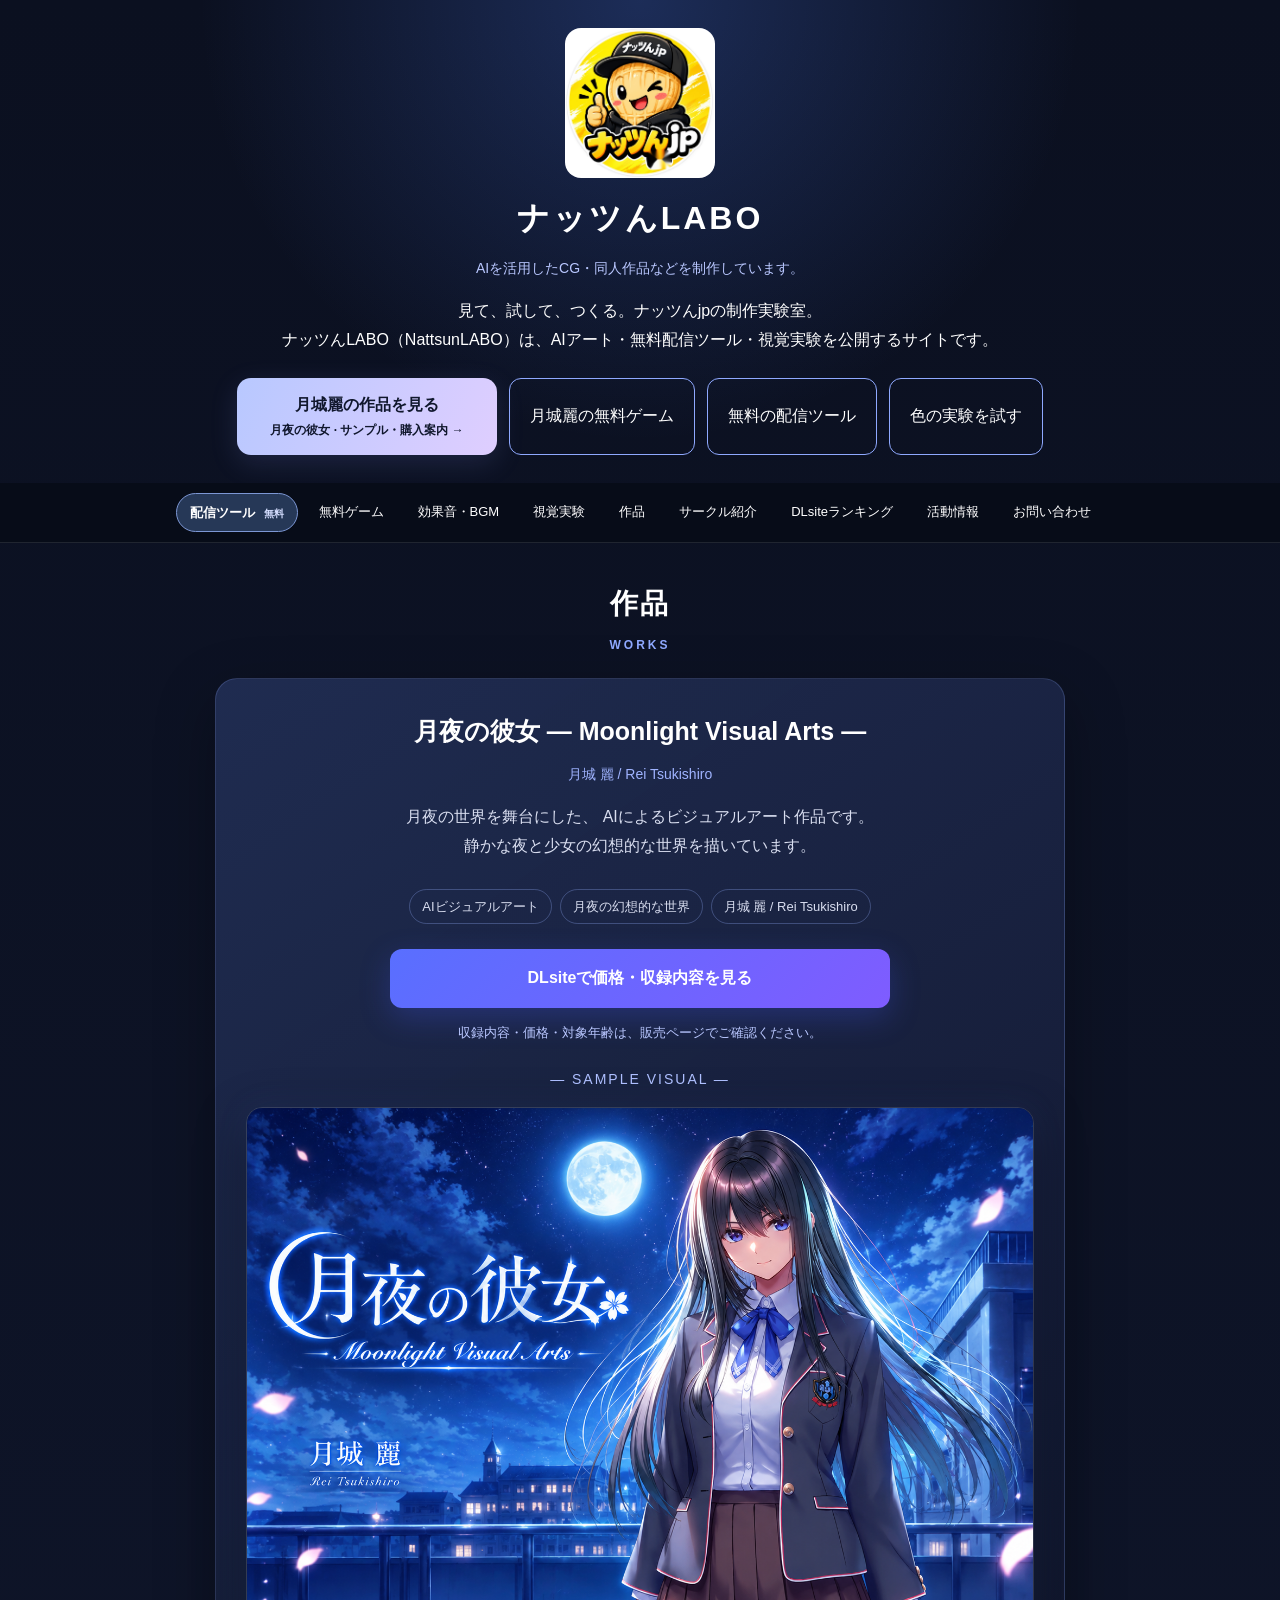
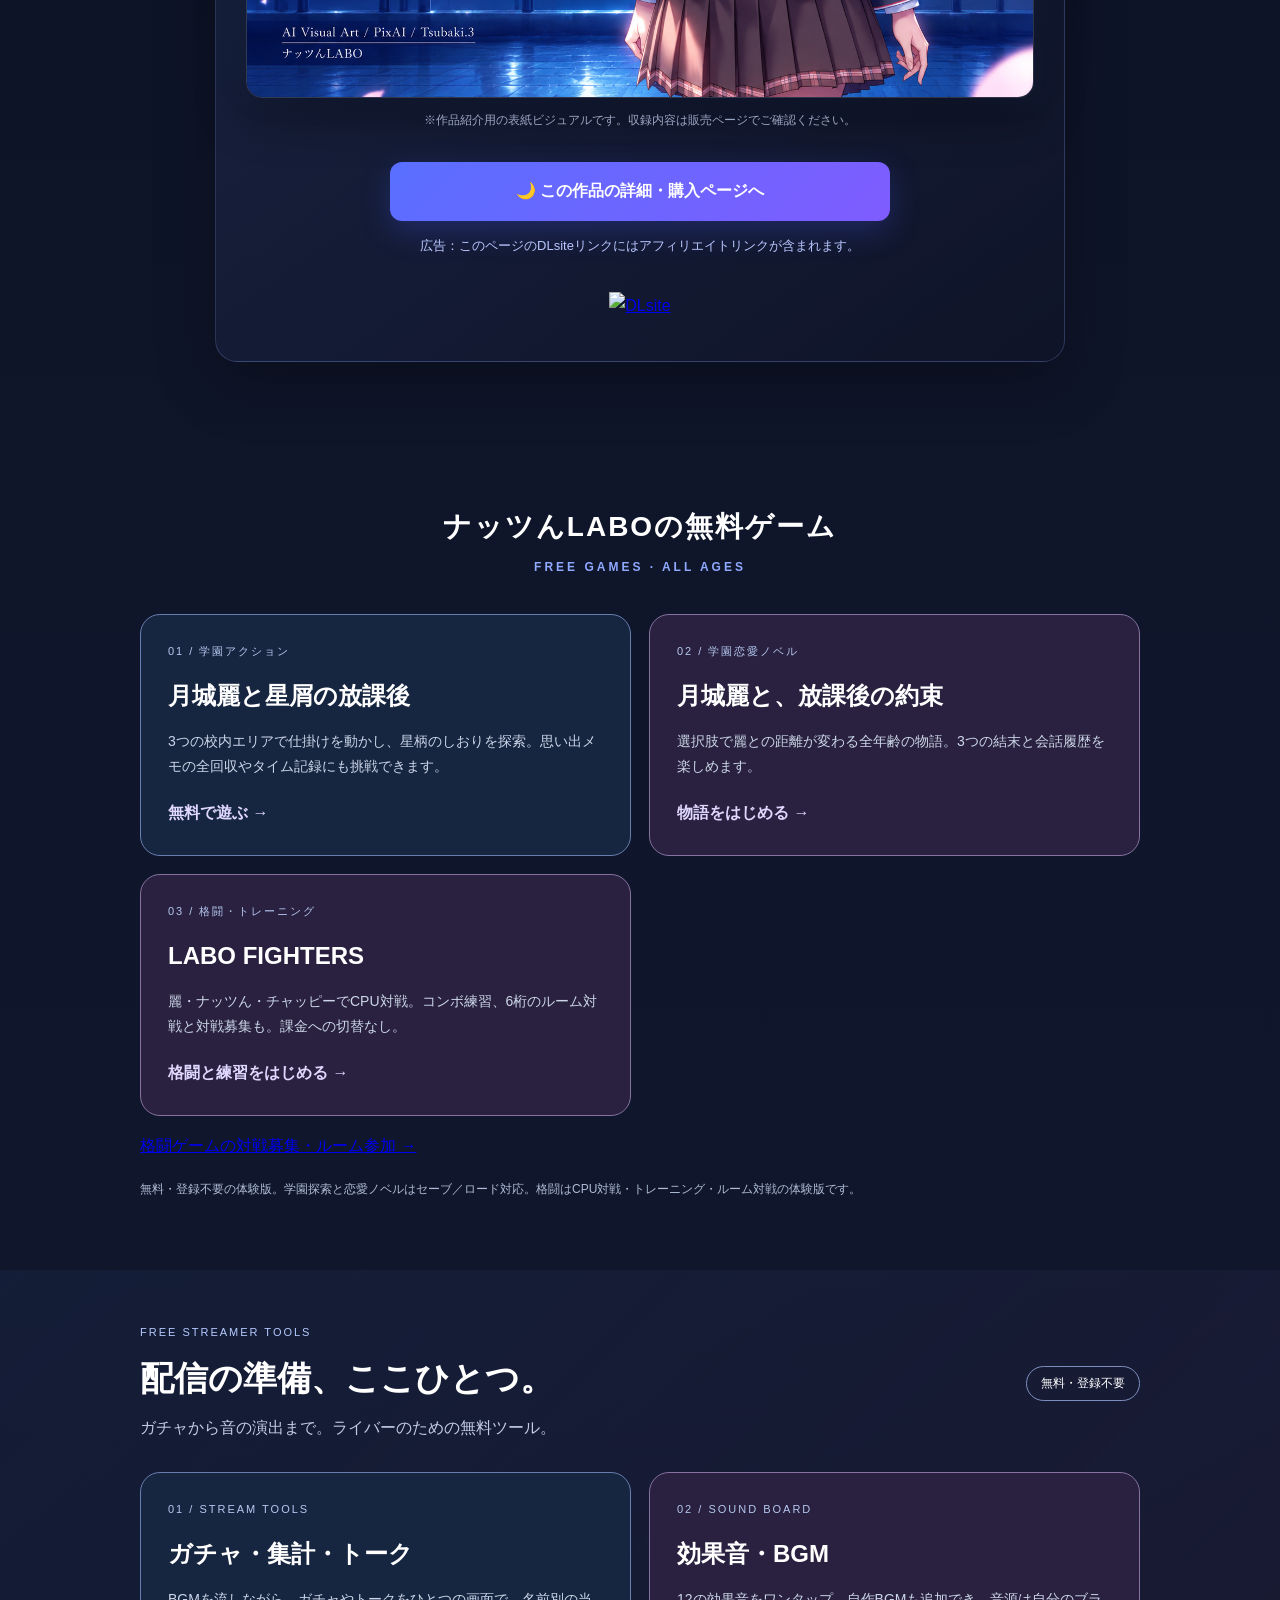
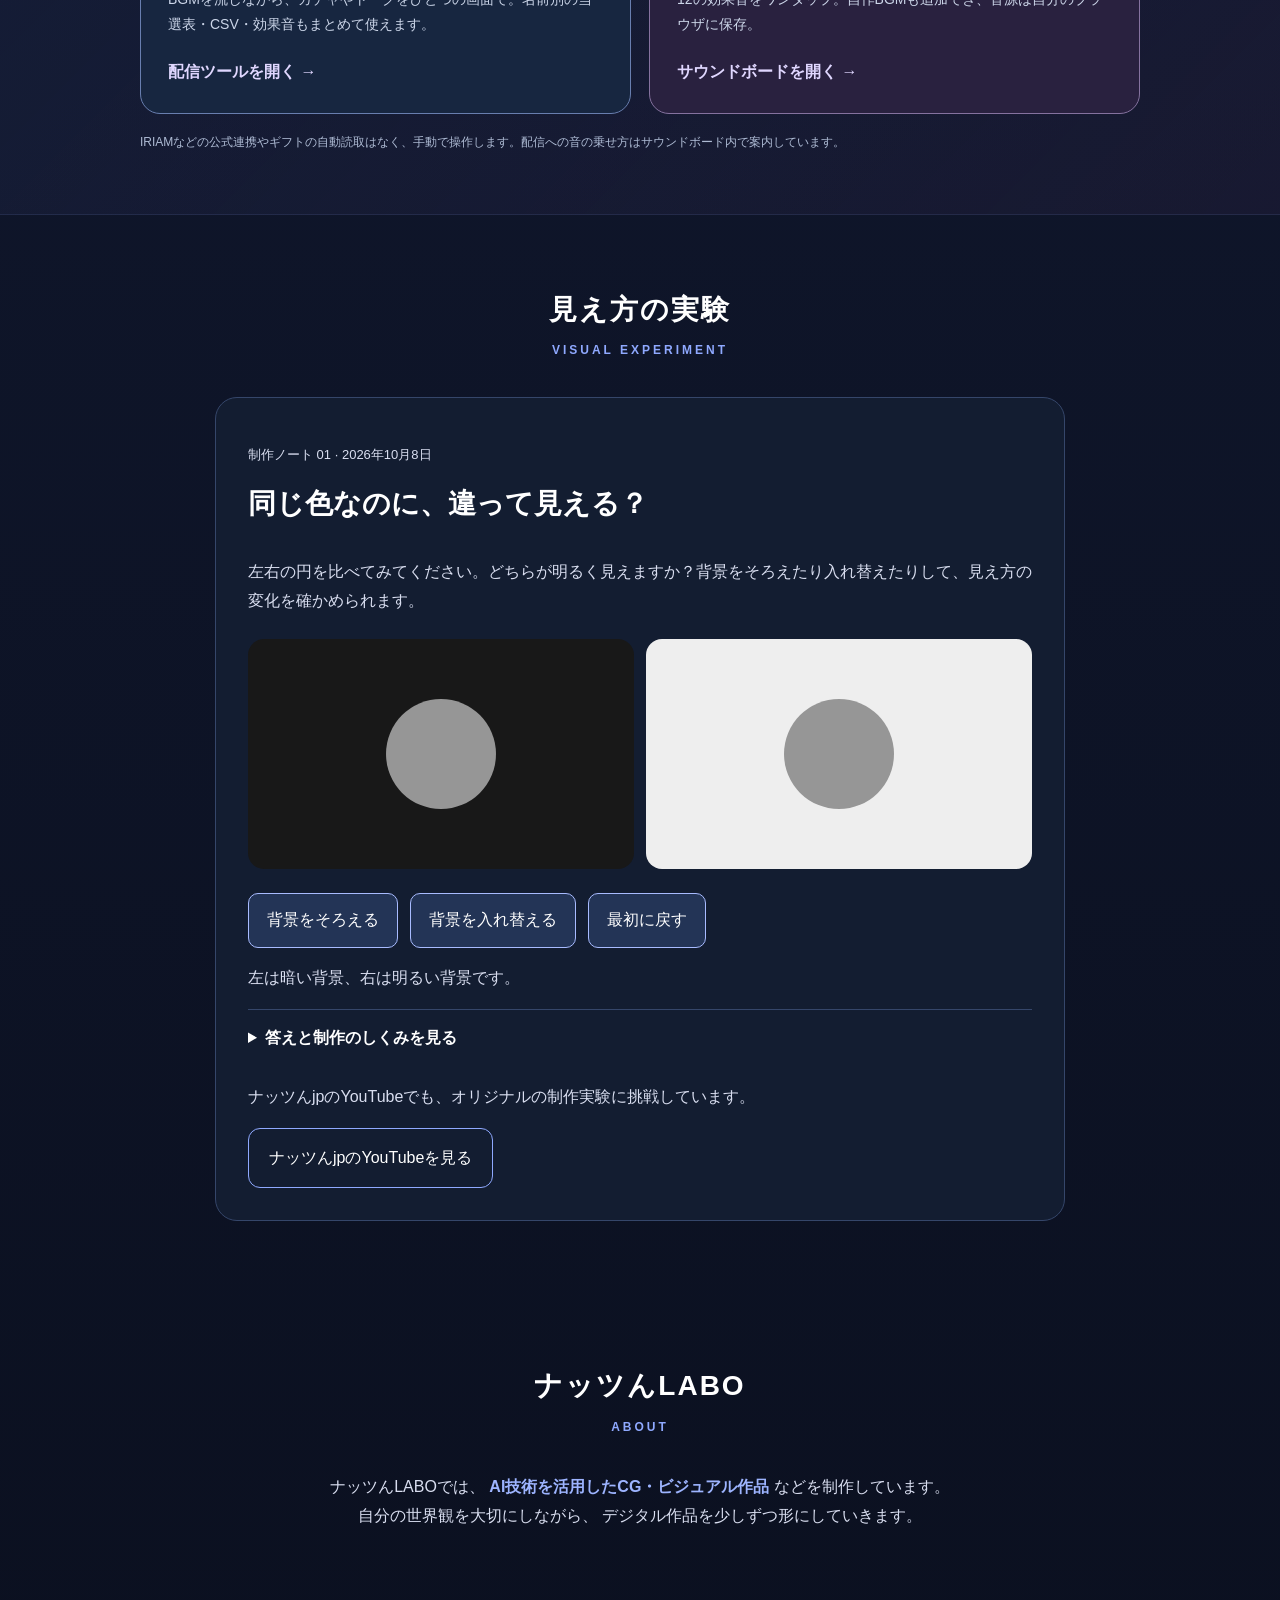
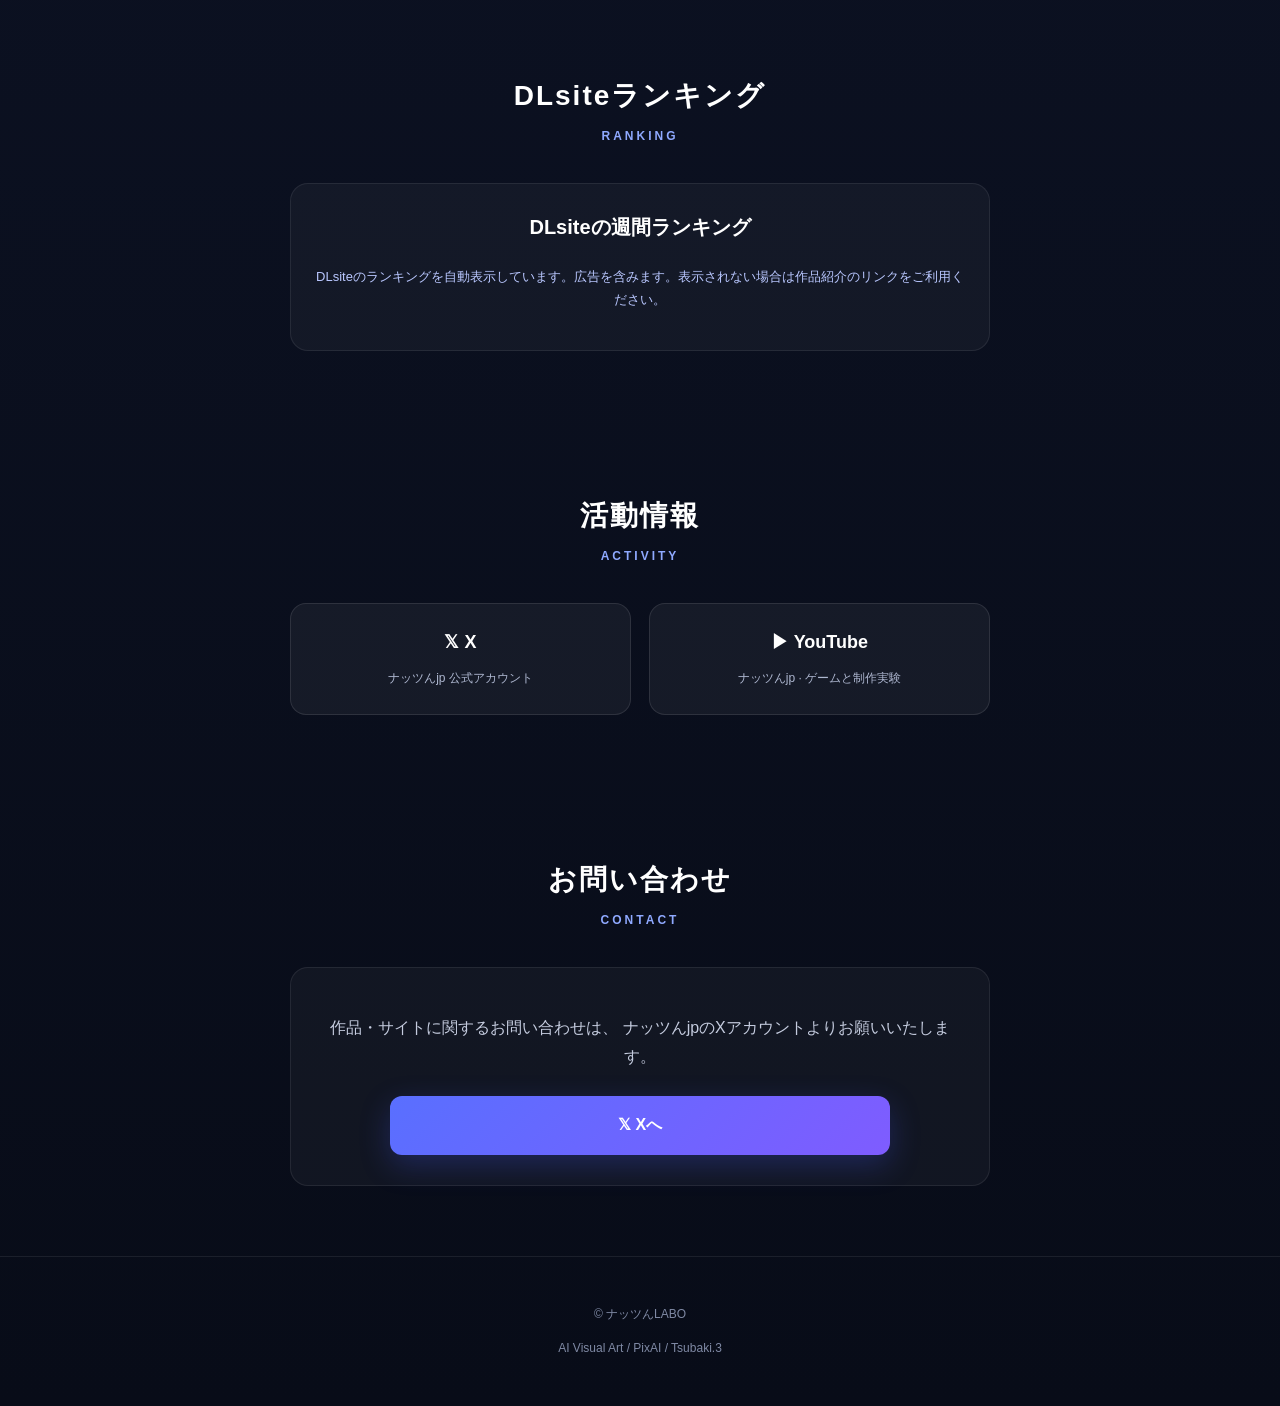
==== commit a3f31f4f: "Add six-digit fighting rooms, recruitment board and capped HTTPS friend play" ====
--- a/index.html
+++ b/index.html
@@ -615,7 +615,7 @@
   </div>
 
 </section>
-<section id="games" aria-labelledby="games-title"><div class="container"><h2 class="section-title" id="games-title">ナッツんLABOの無料ゲーム<span>FREE GAMES · ALL AGES</span></h2><div class="tools-grid"><a class="tool-entry" href="games/action/"><span class="tool-number">01 / 学園アクション</span><h3>月城麗と星屑の放課後</h3><p>3つの校内エリアで仕掛けを動かし、星柄のしおりを探索。思い出メモの全回収やタイム記録にも挑戦できます。</p><span class="tool-open">無料で遊ぶ →</span></a><a class="tool-entry sound-entry" href="games/romance/"><span class="tool-number">02 / 学園恋愛ノベル</span><h3>月城麗と、放課後の約束</h3><p>選択肢で麗との距離が変わる全年齢の物語。3つの結末と会話履歴を楽しめます。</p><span class="tool-open">物語をはじめる →</span></a><a class="tool-entry sound-entry" href="games/fight/"><span class="tool-number">03 / 格闘・トレーニング</span><h3>LABO FIGHTERS</h3><p>麗・ナッツん・チャッピーでCPU対戦。コンボ練習とフレンド直接対戦も。追加課金のある中継は使いません。</p><span class="tool-open">格闘と練習をはじめる →</span></a></div><p class="tools-footnote">無料・登録不要の体験版。学園探索と恋愛ノベルはセーブ／ロード対応。格闘はCPU対戦・トレーニング・フレンド直接対戦の試験版です。</p></div></section>
+<section id="games" aria-labelledby="games-title"><div class="container"><h2 class="section-title" id="games-title">ナッツんLABOの無料ゲーム<span>FREE GAMES · ALL AGES</span></h2><div class="tools-grid"><a class="tool-entry" href="games/action/"><span class="tool-number">01 / 学園アクション</span><h3>月城麗と星屑の放課後</h3><p>3つの校内エリアで仕掛けを動かし、星柄のしおりを探索。思い出メモの全回収やタイム記録にも挑戦できます。</p><span class="tool-open">無料で遊ぶ →</span></a><a class="tool-entry sound-entry" href="games/romance/"><span class="tool-number">02 / 学園恋愛ノベル</span><h3>月城麗と、放課後の約束</h3><p>選択肢で麗との距離が変わる全年齢の物語。3つの結末と会話履歴を楽しめます。</p><span class="tool-open">物語をはじめる →</span></a><a class="tool-entry sound-entry" href="games/fight/"><span class="tool-number">03 / 格闘・トレーニング</span><h3>LABO FIGHTERS</h3><p>麗・ナッツん・チャッピーでCPU対戦。コンボ練習、6桁のルーム対戦と対戦募集も。課金への切替なし。</p><span class="tool-open">格闘と練習をはじめる →</span></a></div><p><a href="games/fight/#lobby">格闘ゲームの対戦募集・ルーム参加 →</a></p><p class="tools-footnote">無料・登録不要の体験版。学園探索と恋愛ノベルはセーブ／ロード対応。格闘はCPU対戦・トレーニング・ルーム対戦の体験版です。</p></div></section>
 <section id="stream-tools" aria-labelledby="stream-tools-title"><div class="container">
 <div class="tools-heading"><div><p class="tools-kicker">FREE STREAMER TOOLS</p><h2 id="stream-tools-title">配信の準備、ここひとつ。</h2><p>ガチャから音の演出まで。ライバーのための無料ツール。</p></div><span class="tools-badge">無料・登録不要</span></div>
 <div class="tools-grid"><a class="tool-entry" href="streamer.html"><span class="tool-number">01 / STREAM TOOLS</span><h3>ガチャ・集計・トーク</h3><p>BGMを流しながら、ガチャやトークをひとつの画面で。名前別の当選表・CSV・効果音もまとめて使えます。</p><span class="tool-open">配信ツールを開く →</span></a><a class="tool-entry sound-entry" href="soundboard.html"><span class="tool-number">02 / SOUND BOARD</span><h3>効果音・BGM</h3><p>12の効果音をワンタップ。自作BGMも追加でき、音源は自分のブラウザに保存。</p><span class="tool-open">サウンドボードを開く →</span></a></div>
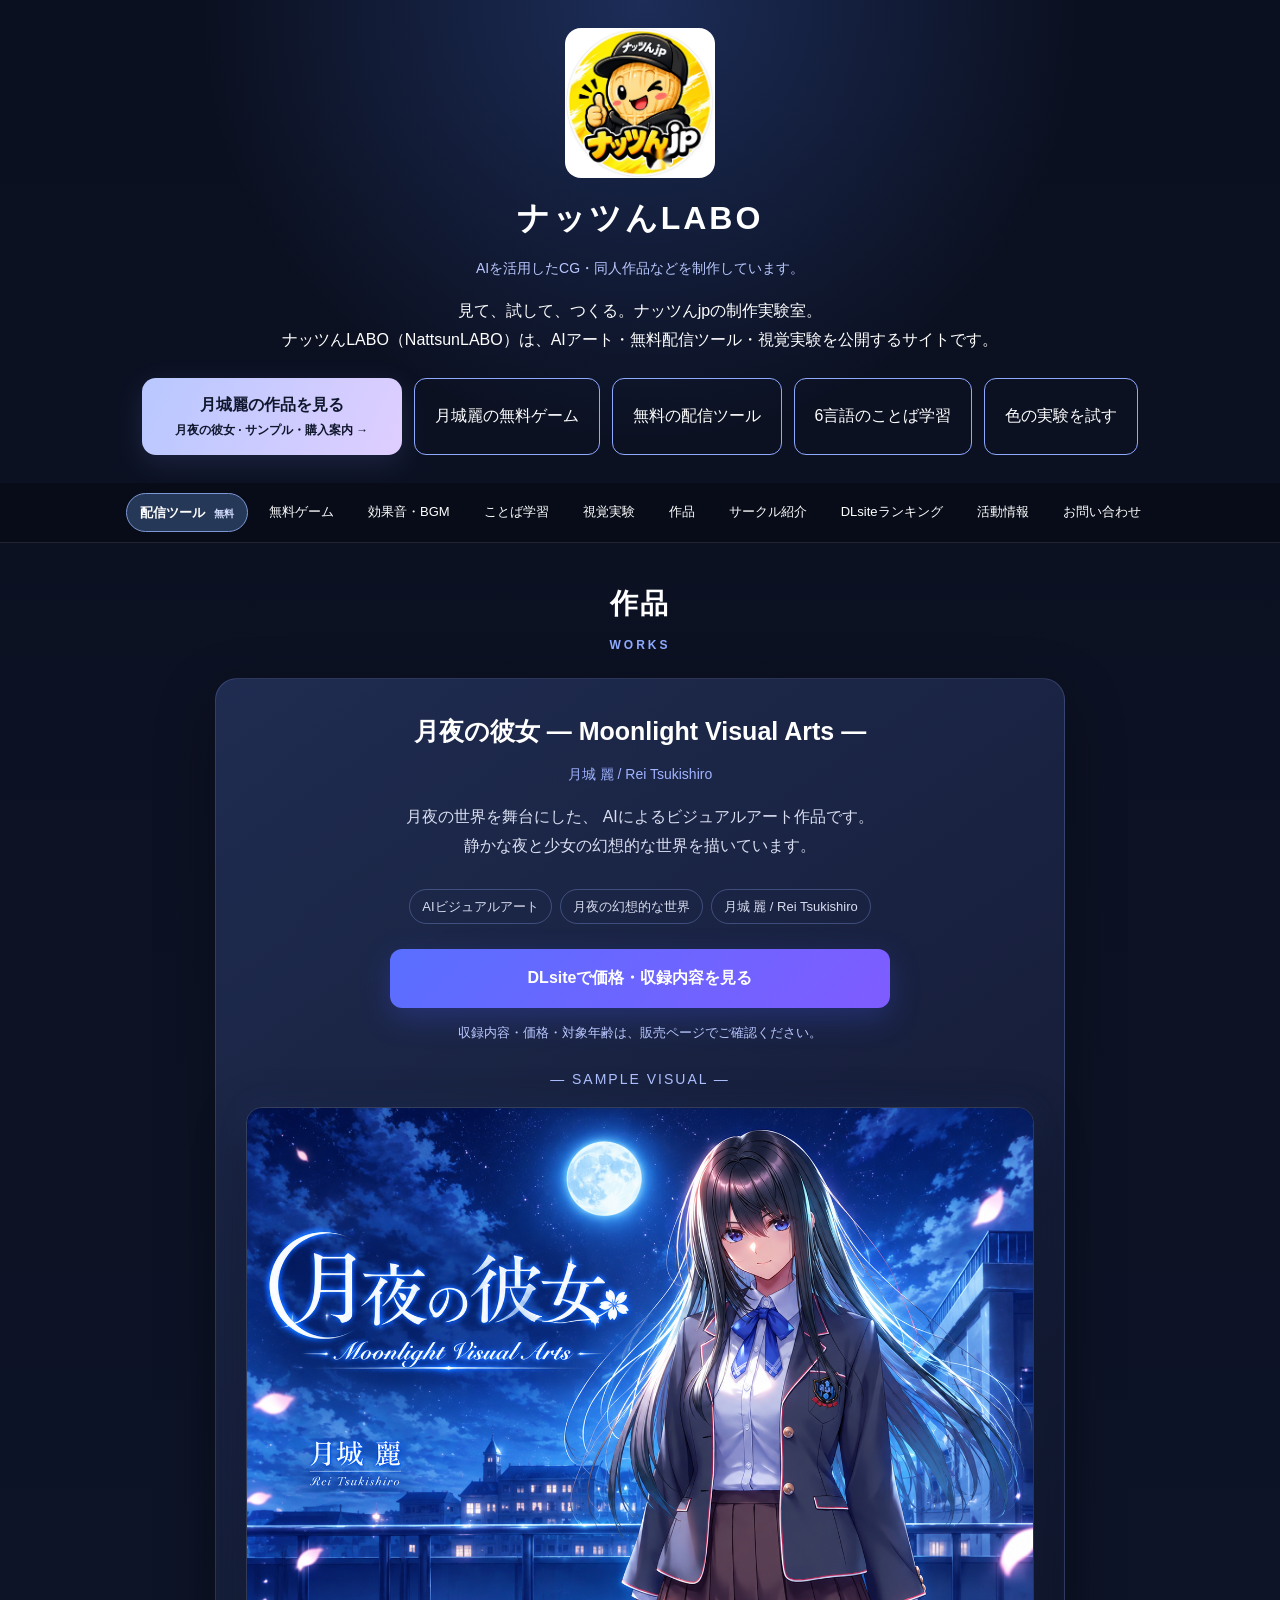
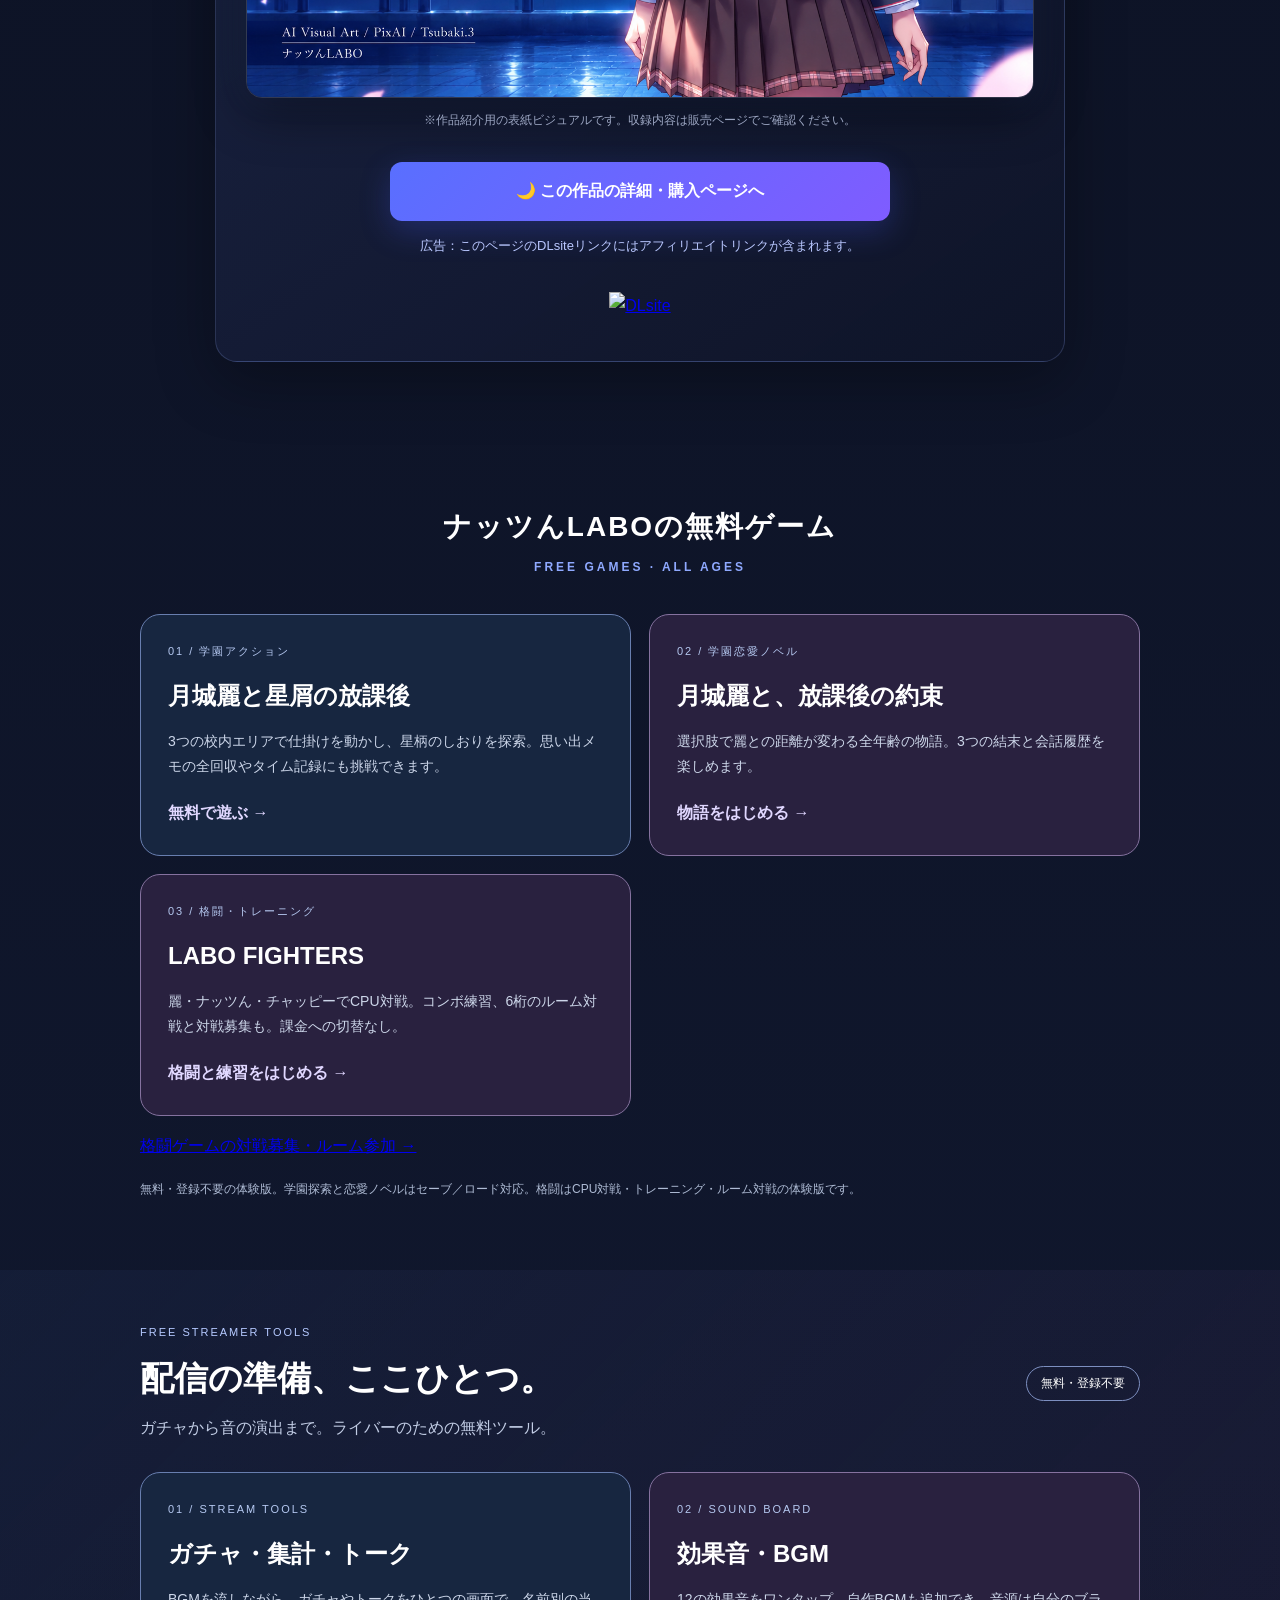
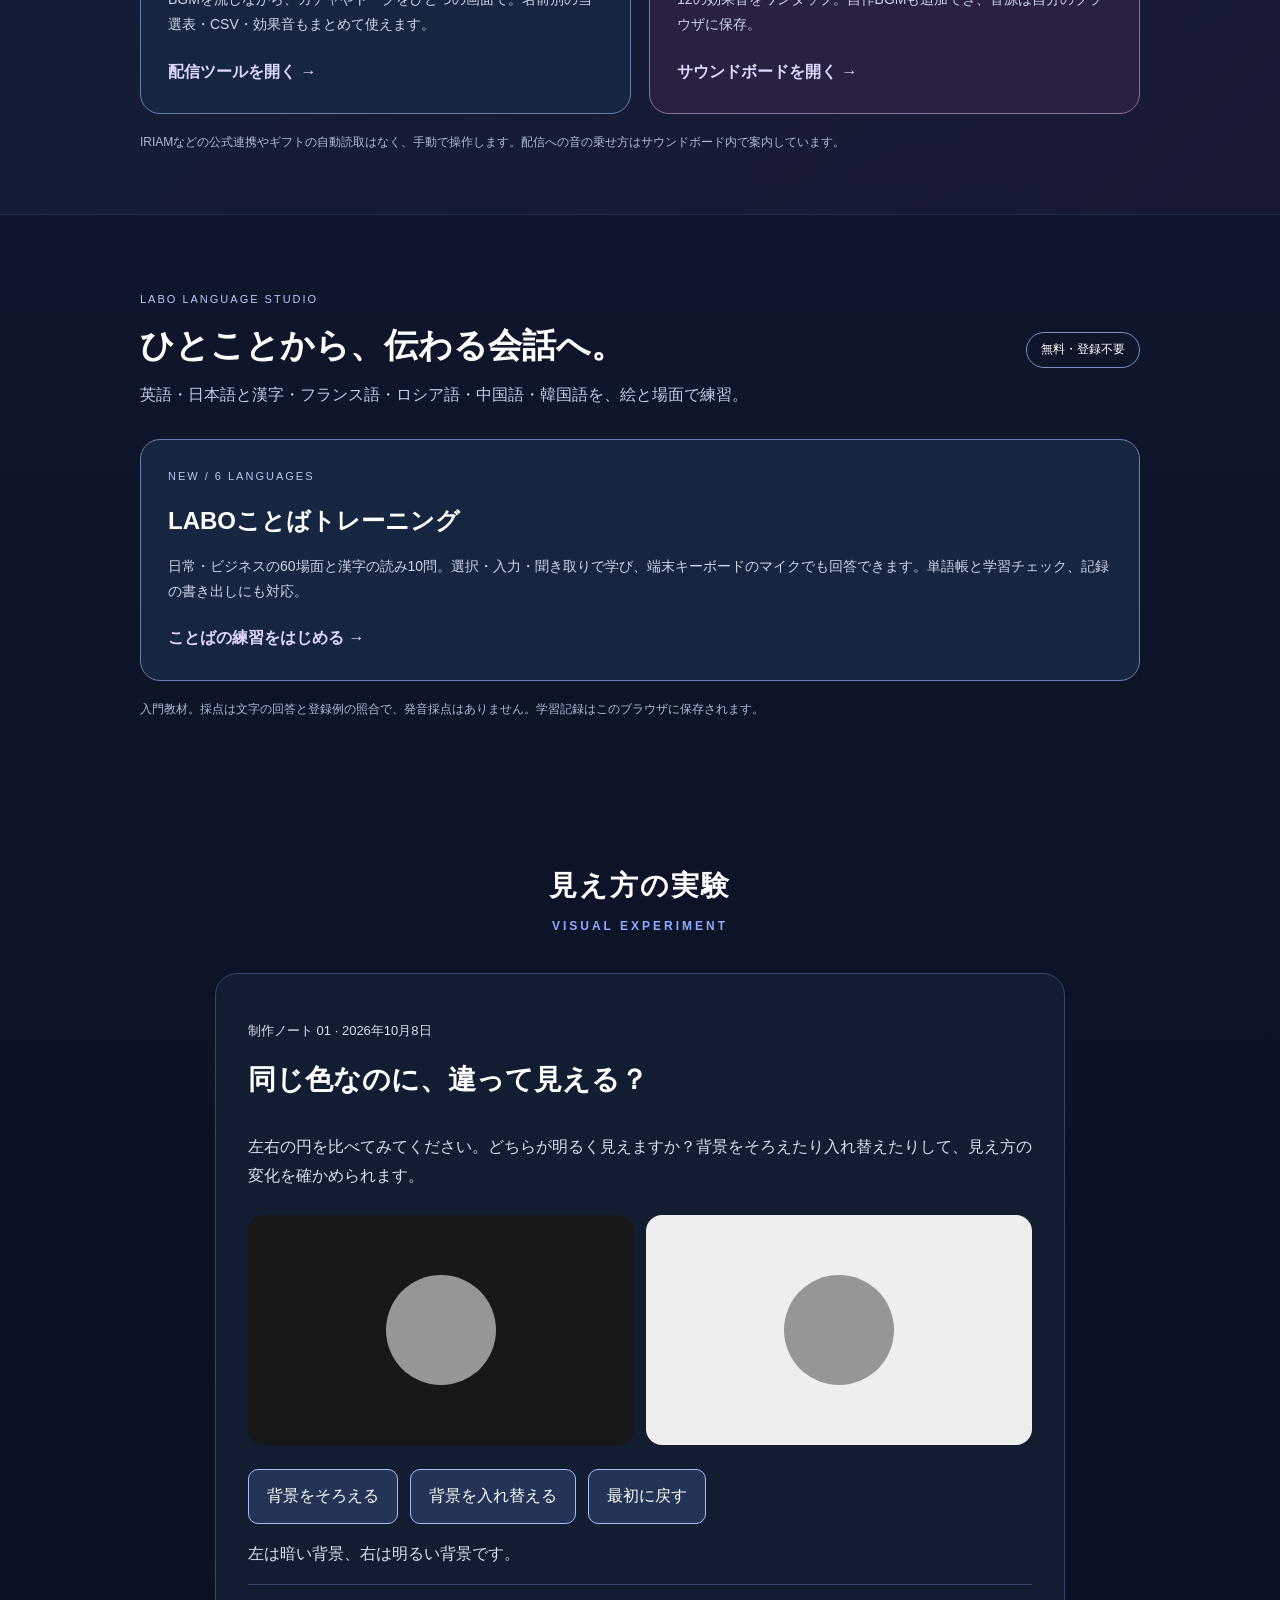
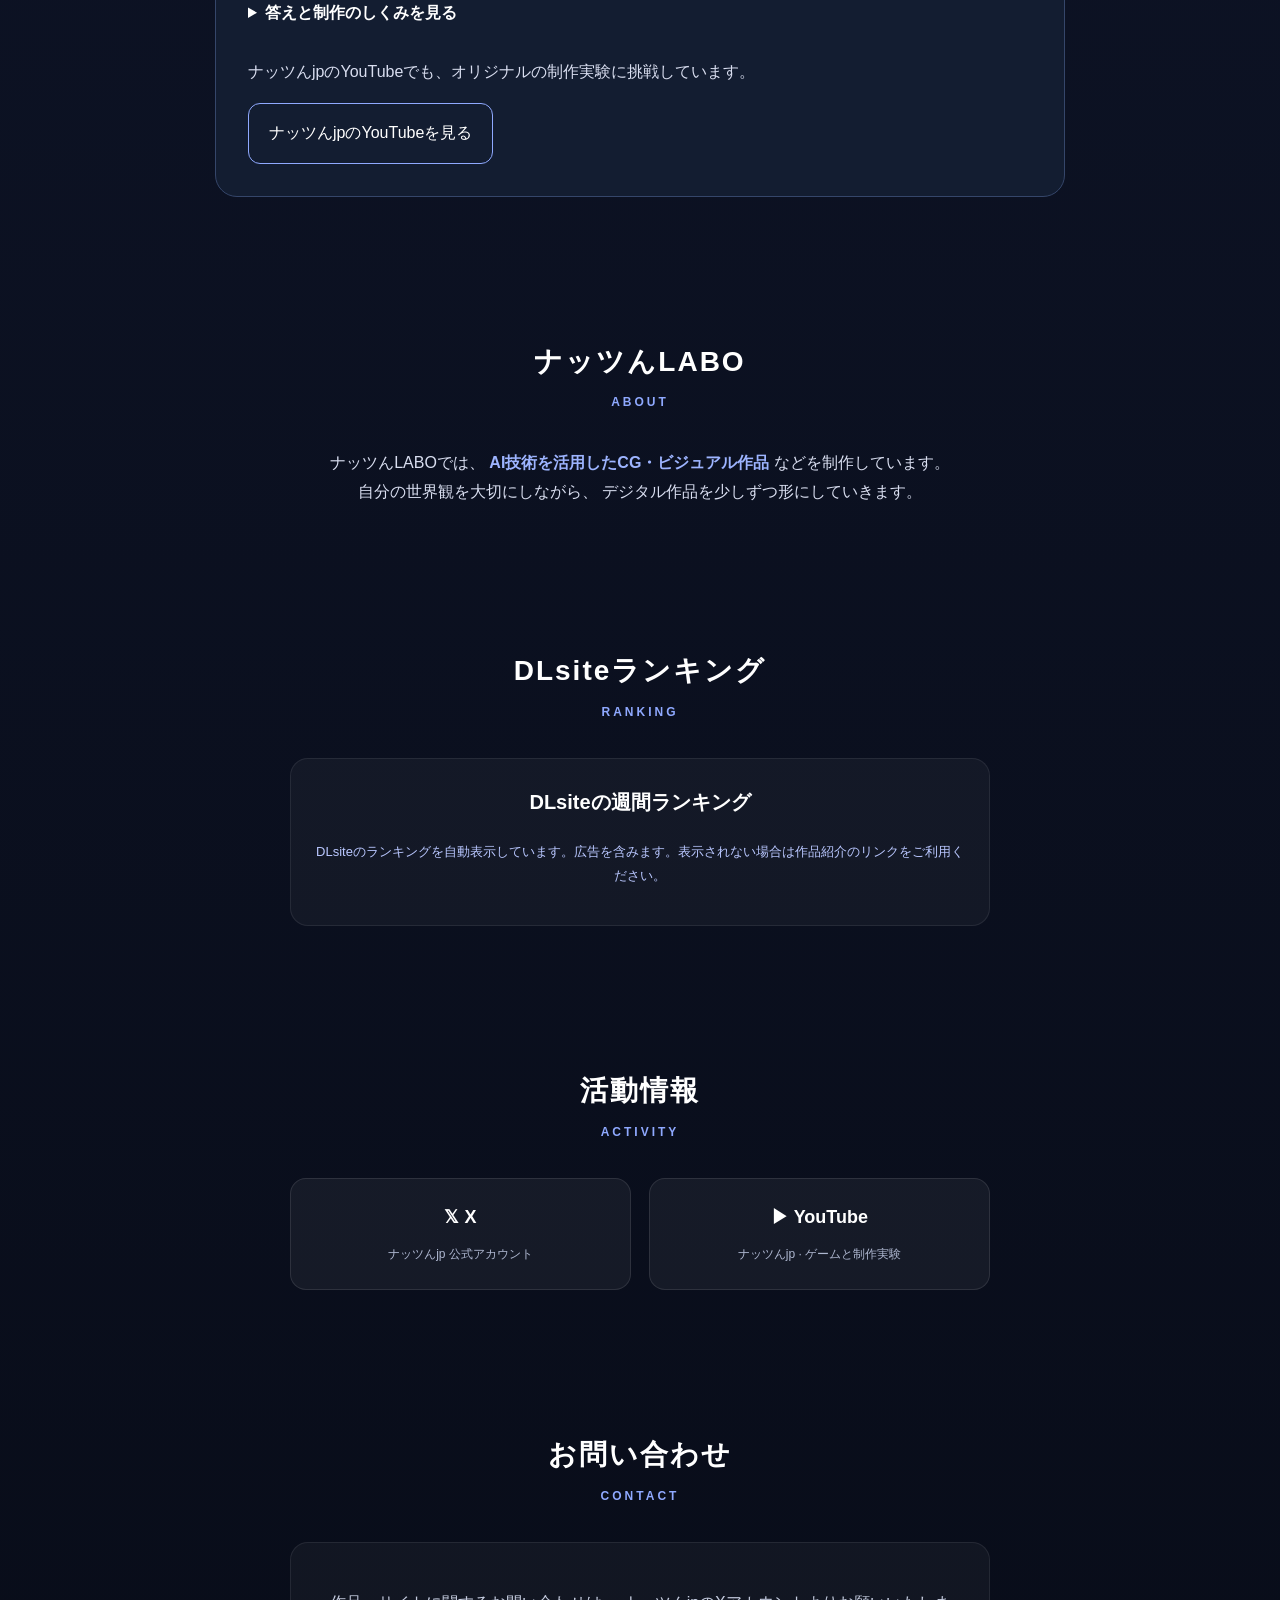
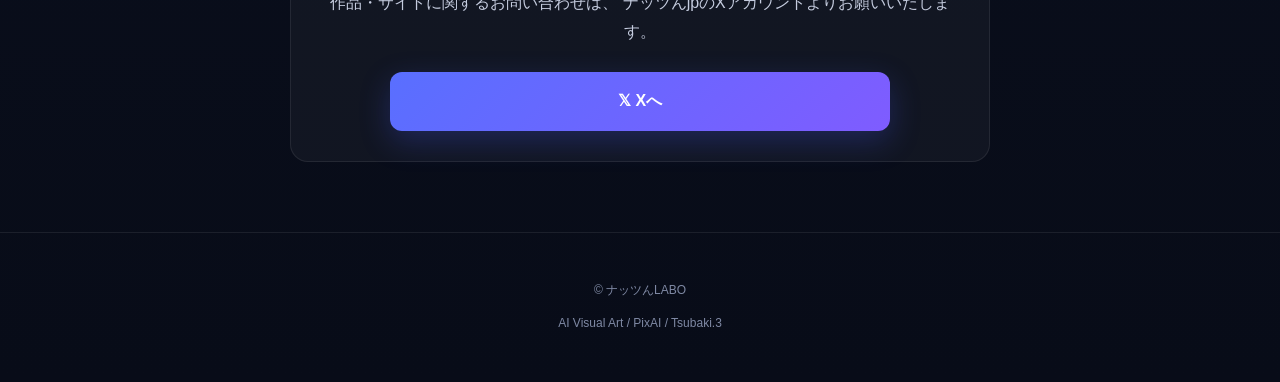
==== commit 442263cf: "Add free six-language practice with illustrated scenes, text grading and local progress" ====
--- a/index.html
+++ b/index.html
@@ -7,14 +7,14 @@
 
 <meta
   name="description"
-  content="ナッツんjpが運営するナッツんLABO（NattsunLABO）公式サイト。AIアート「月夜の彼女」の作品紹介・DLsite購入案内、無料・登録不要の配信ガチャ、トークツール、効果音・BGMサウンドボード、見え方の実験を公開。"
+  content="ナッツんjpが運営するナッツんLABO（NattsunLABO）公式サイト。AIアート「月夜の彼女」の作品紹介・DLsite購入案内、無料・登録不要の配信ガチャ、トークツール、効果音・BGMサウンドボード、6言語の無料学習、見え方の実験を公開。"
 >
 
 <title>ナッツんLABO公式サイト｜ナッツんjpのAIアート・無料配信ツール</title>
 <link rel="canonical" href="https://nattsun-jp.github.io/nattsun-labo/">
 <meta property="og:type" content="website">
 <meta property="og:title" content="ナッツんLABO｜AIアート・無料配信ツール">
-<meta property="og:description" content="ナッツんjpが運営するナッツんLABO（NattsunLABO）公式サイト。AIアート「月夜の彼女」の作品紹介・DLsite購入案内、無料・登録不要の配信ガチャ、トークツール、効果音・BGMサウンドボード、見え方の実験を公開。">
+<meta property="og:description" content="ナッツんjpが運営するナッツんLABO（NattsunLABO）公式サイト。AIアート「月夜の彼女」の作品紹介・DLsite購入案内、無料・登録不要の配信ガチャ、トークツール、効果音・BGMサウンドボード、6言語の無料学習、見え方の実験を公開。">
 <meta property="og:url" content="https://nattsun-jp.github.io/nattsun-labo/">
 <meta property="og:image" content="https://nattsun-jp.github.io/nattsun-labo/moonlight.png">
 <meta name="twitter:card" content="summary_large_image">
@@ -486,6 +486,7 @@
     <a class="stream-primary" href="#works">月城麗の作品を見る <span>月夜の彼女 · サンプル・購入案内 →</span></a>
     <a class="secondary-button" href="games/">月城麗の無料ゲーム</a>
     <a class="secondary-button" href="#stream-tools">無料の配信ツール</a>
+    <a class="secondary-button" href="learn/">6言語のことば学習</a>
     <a class="secondary-button" href="#experiments">色の実験を試す</a>
   </div>
 
@@ -501,6 +502,7 @@
     <li><a class="nav-tools" href="#stream-tools">配信ツール <span>無料</span></a></li>
     <li><a href="games/">無料ゲーム</a></li>
     <li><a href="soundboard.html">効果音・BGM</a></li>
+    <li><a href="learn/">ことば学習</a></li>
     <li><a href="#experiments">視覚実験</a></li>
     <li><a href="#works">作品</a></li>
     <li><a href="#about">サークル紹介</a></li>
@@ -623,6 +625,7 @@
 </div></section>
 
 
+<section id="language-learning" aria-labelledby="language-learning-title"><div class="container"><div class="tools-heading"><div><p class="tools-kicker">LABO LANGUAGE STUDIO</p><h2 id="language-learning-title">ひとことから、伝わる会話へ。</h2><p>英語・日本語と漢字・フランス語・ロシア語・中国語・韓国語を、絵と場面で練習。</p></div><span class="tools-badge">無料・登録不要</span></div><a class="tool-entry" href="learn/"><span class="tool-number">NEW / 6 LANGUAGES</span><h3>LABOことばトレーニング</h3><p>日常・ビジネスの60場面と漢字の読み10問。選択・入力・聞き取りで学び、端末キーボードのマイクでも回答できます。単語帳と学習チェック、記録の書き出しにも対応。</p><span class="tool-open">ことばの練習をはじめる →</span></a><p class="tools-footnote">入門教材。採点は文字の回答と登録例の照合で、発音採点はありません。学習記録はこのブラウザに保存されます。</p></div></section>
 <section id="experiments" aria-labelledby="experiment-title">
   <div class="container">
     <h2 class="section-title" id="experiment-title">見え方の実験<span>VISUAL EXPERIMENT</span></h2>
@@ -878,3 +881,4 @@
 </script>
 </body>
 </html>
+
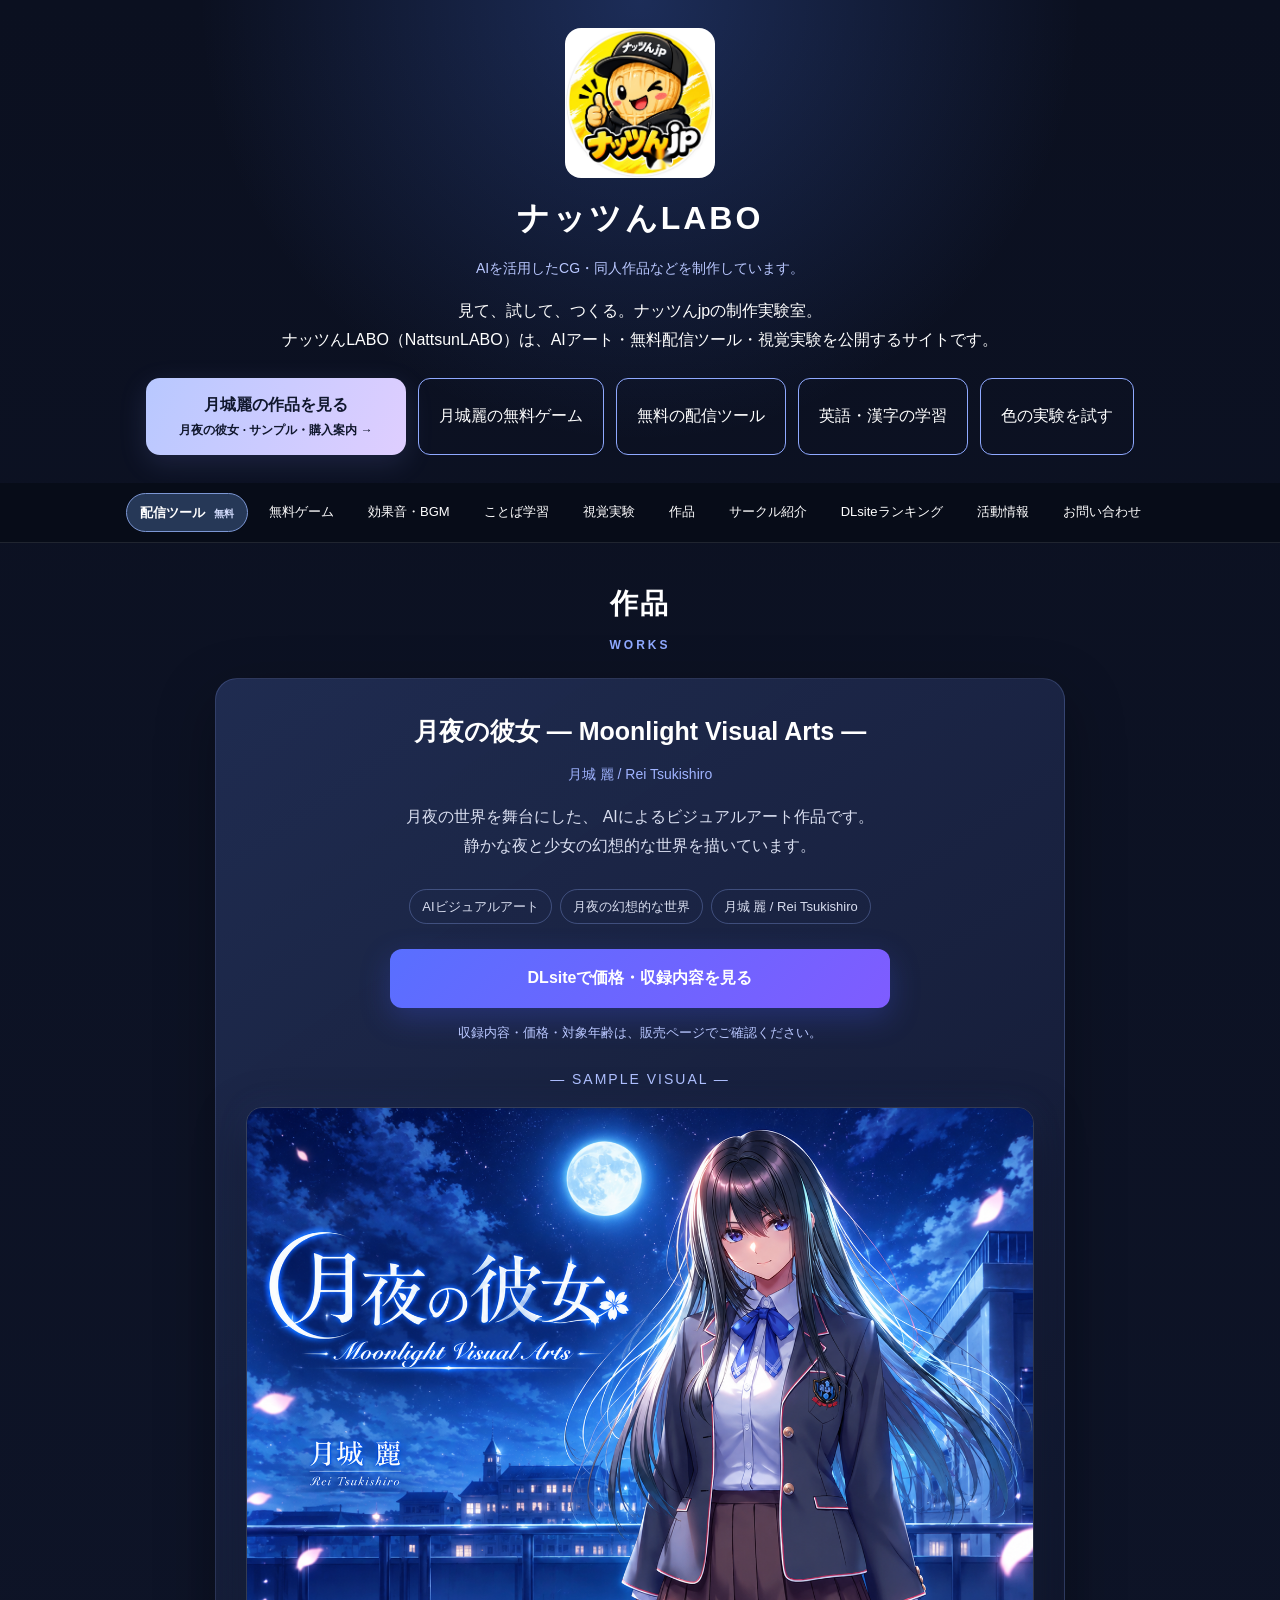
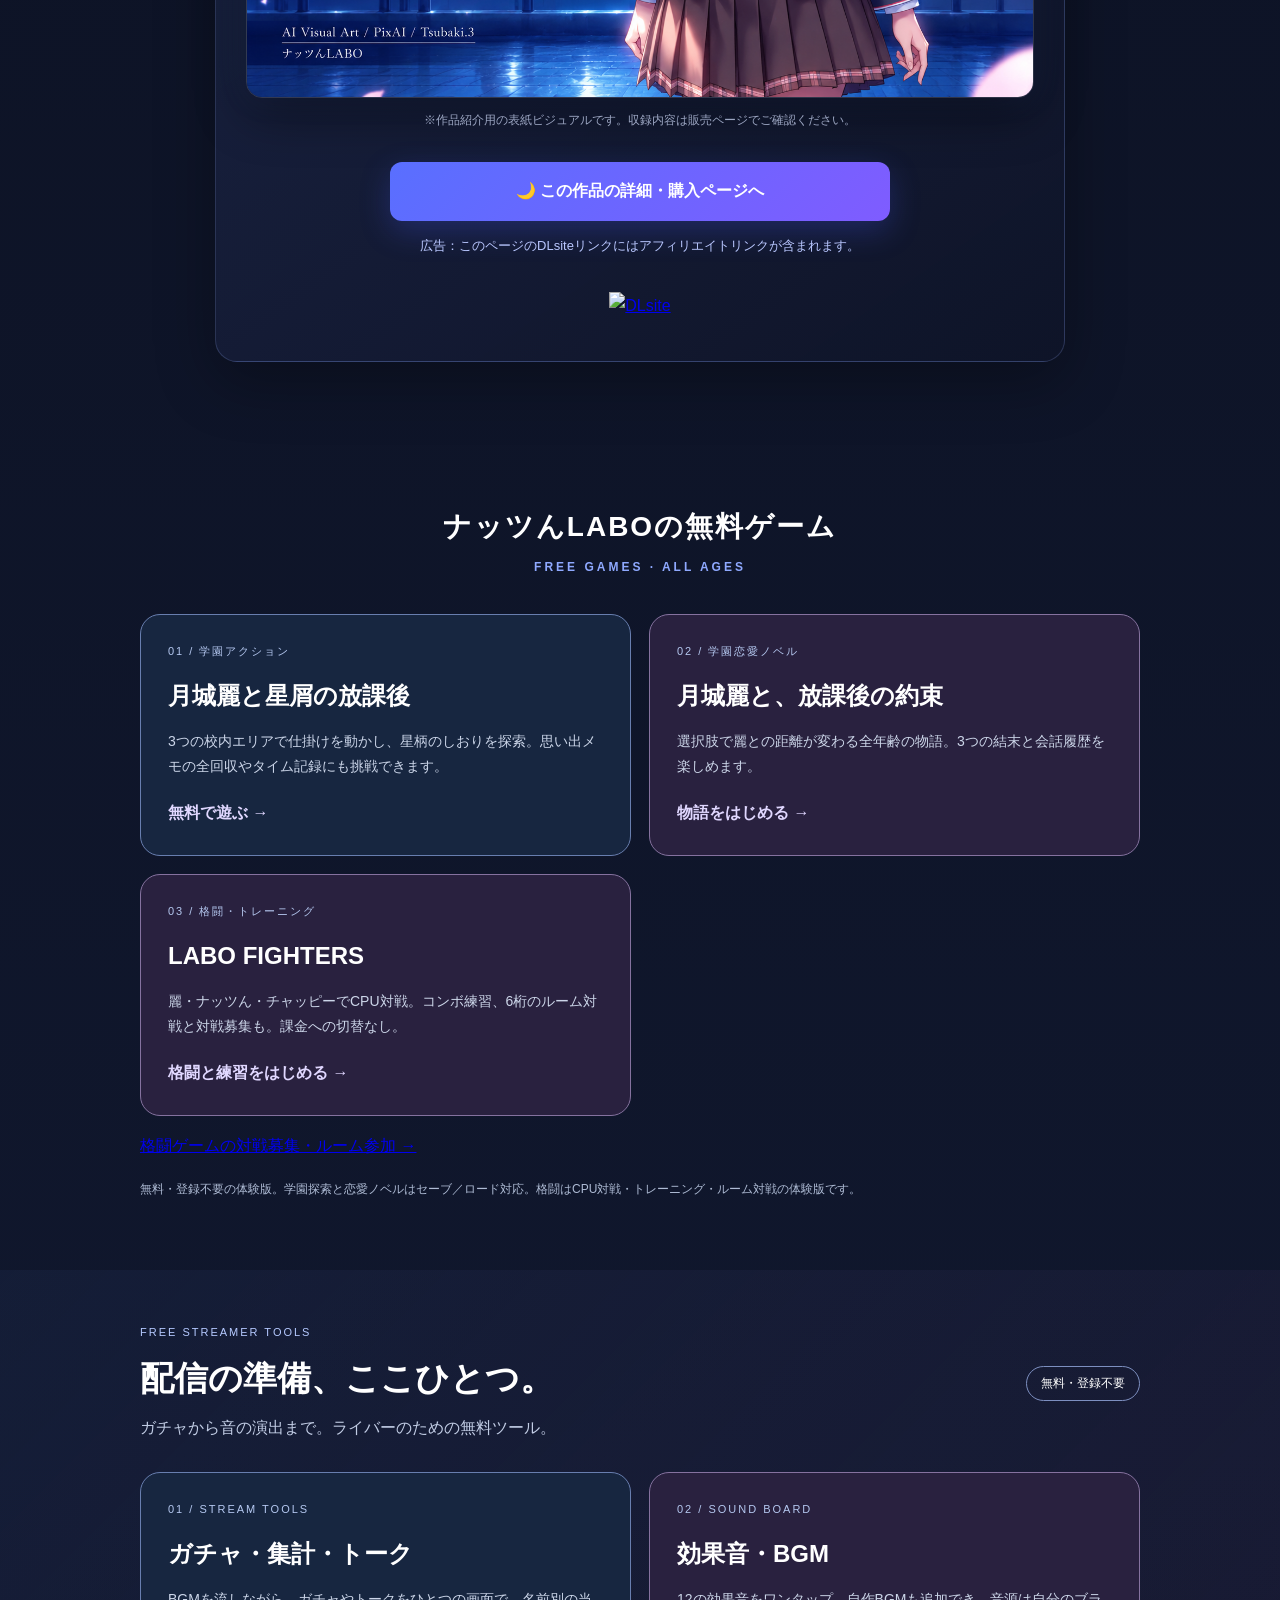
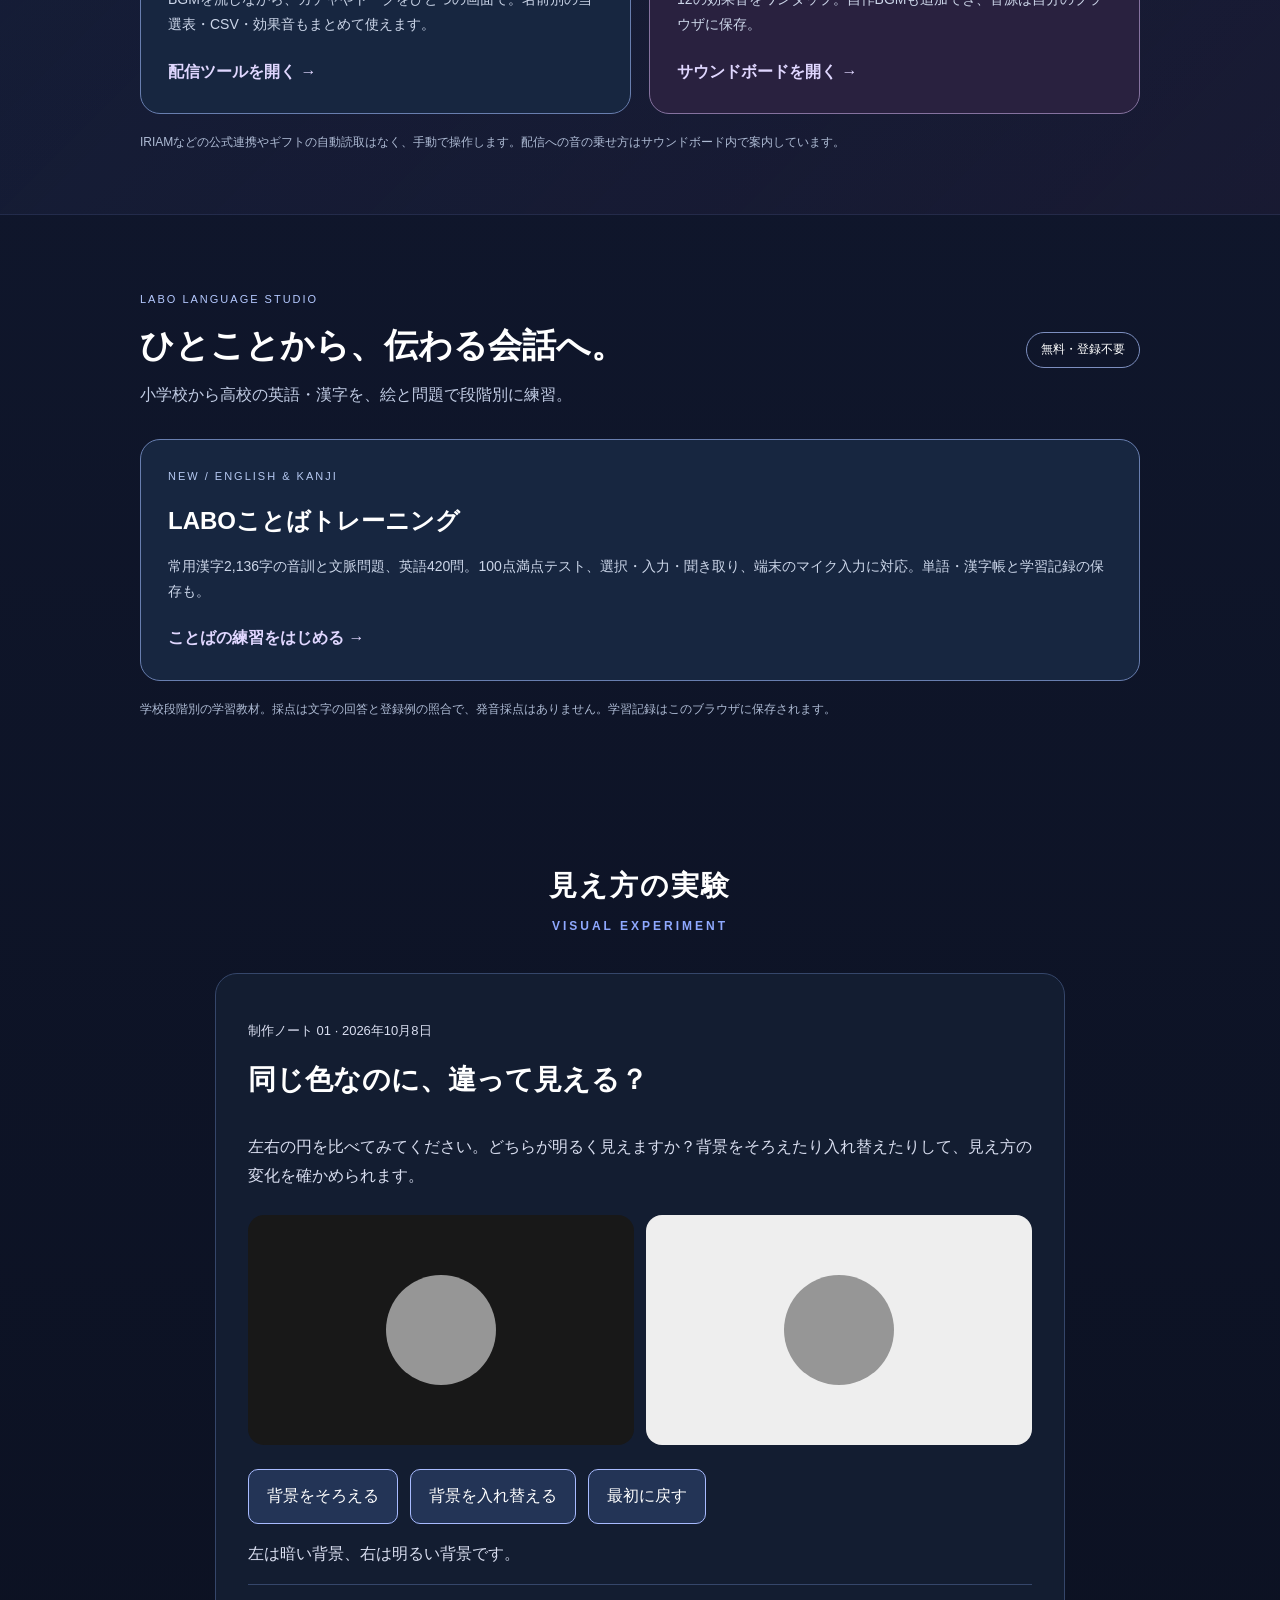
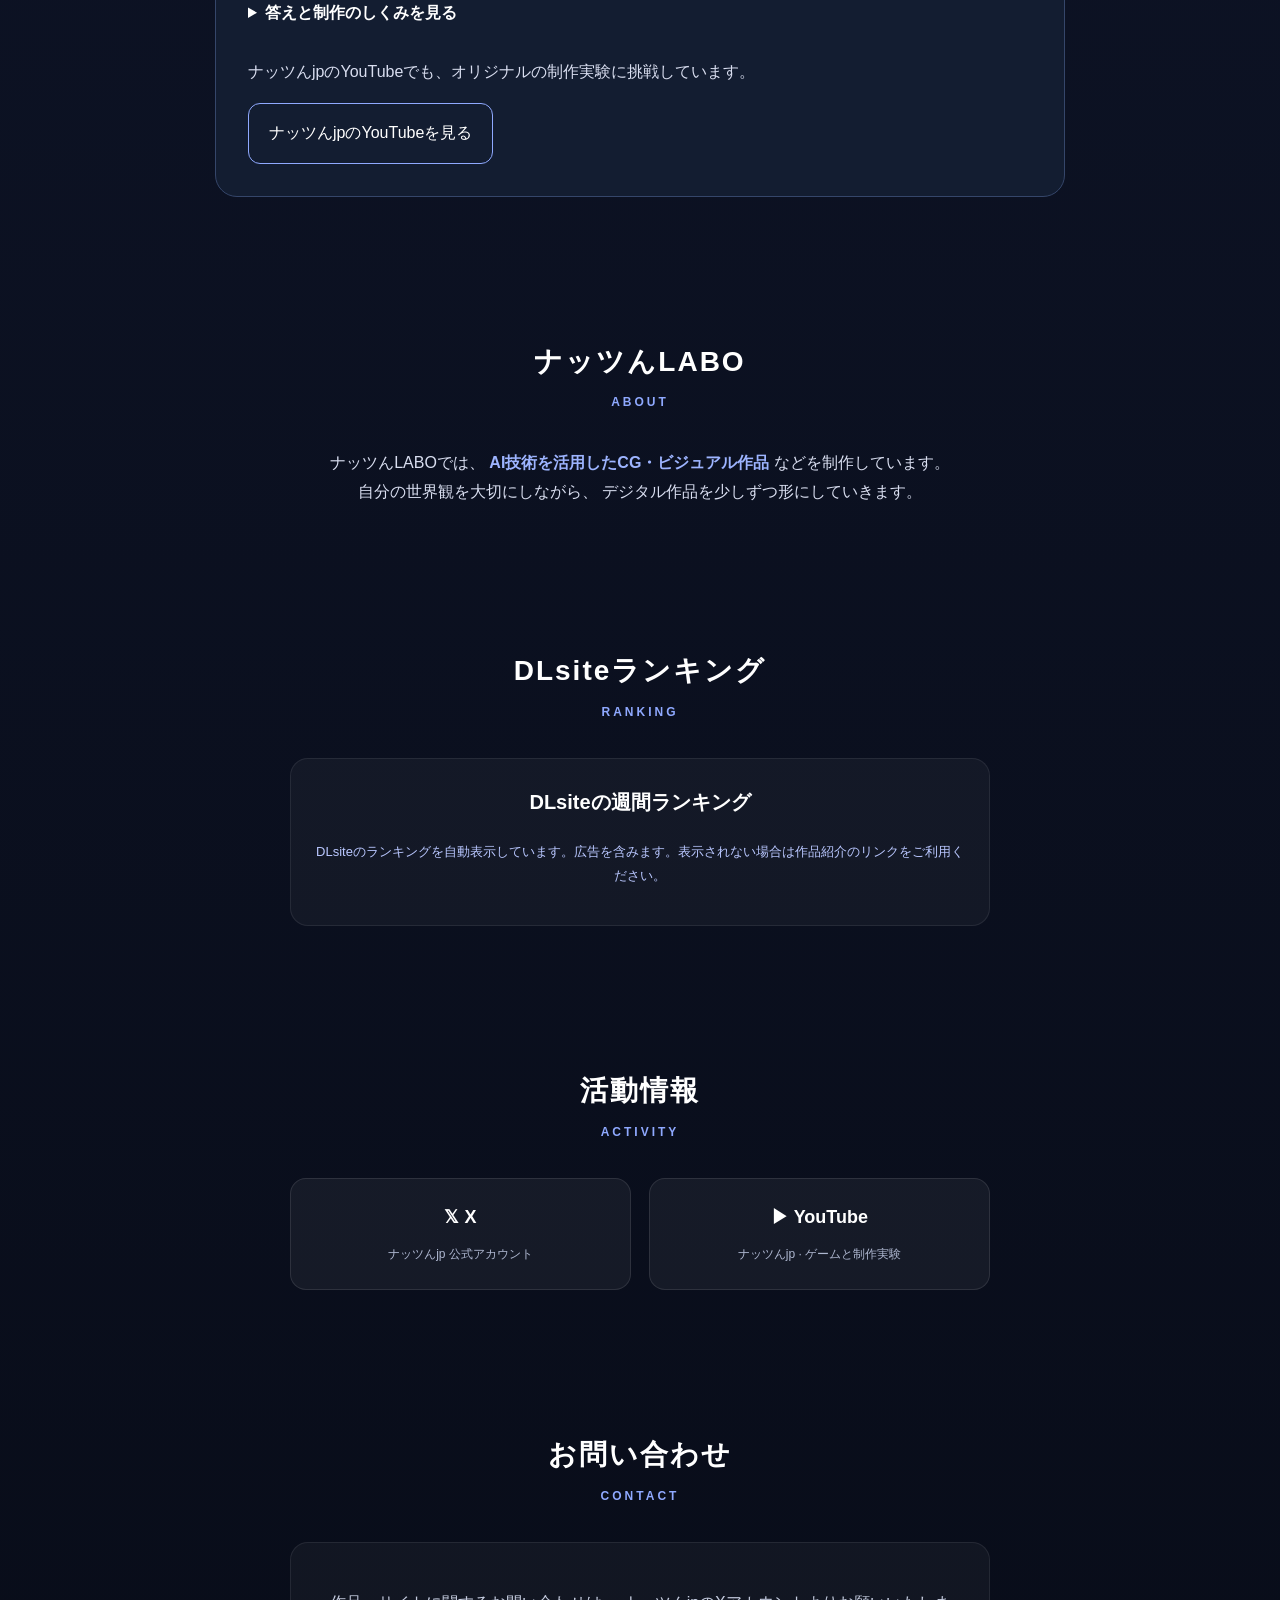
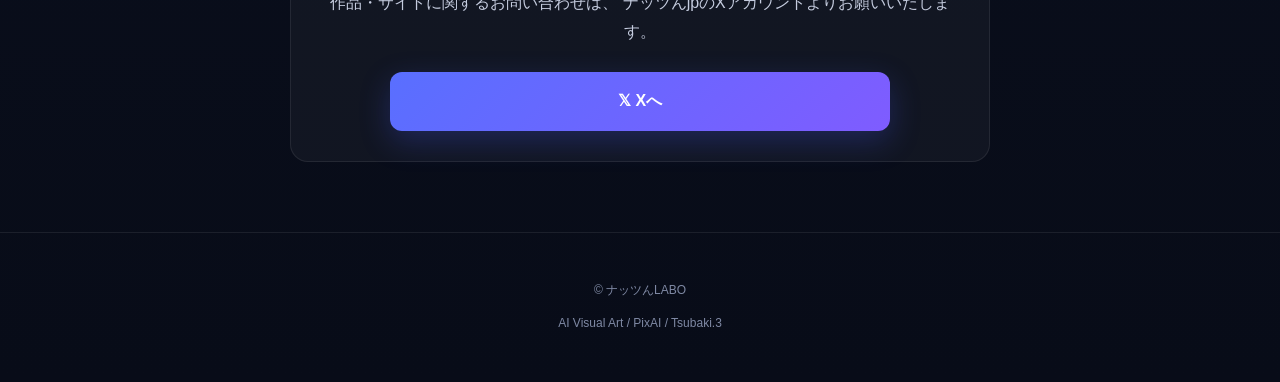
==== commit fefc8e11: "Focus learning on English and Joyo kanji; add 4330 questions and resumable 100-point tests" ====
--- a/index.html
+++ b/index.html
@@ -7,14 +7,14 @@
 
 <meta
   name="description"
-  content="ナッツんjpが運営するナッツんLABO（NattsunLABO）公式サイト。AIアート「月夜の彼女」の作品紹介・DLsite購入案内、無料・登録不要の配信ガチャ、トークツール、効果音・BGMサウンドボード、6言語の無料学習、見え方の実験を公開。"
+  content="ナッツんjpが運営するナッツんLABO（NattsunLABO）公式サイト。AIアート「月夜の彼女」の作品紹介・DLsite購入案内、無料・登録不要の配信ガチャ、トークツール、効果音・BGMサウンドボード、英語・漢字の無料学習、見え方の実験を公開。"
 >
 
 <title>ナッツんLABO公式サイト｜ナッツんjpのAIアート・無料配信ツール</title>
 <link rel="canonical" href="https://nattsun-jp.github.io/nattsun-labo/">
 <meta property="og:type" content="website">
 <meta property="og:title" content="ナッツんLABO｜AIアート・無料配信ツール">
-<meta property="og:description" content="ナッツんjpが運営するナッツんLABO（NattsunLABO）公式サイト。AIアート「月夜の彼女」の作品紹介・DLsite購入案内、無料・登録不要の配信ガチャ、トークツール、効果音・BGMサウンドボード、6言語の無料学習、見え方の実験を公開。">
+<meta property="og:description" content="ナッツんjpが運営するナッツんLABO（NattsunLABO）公式サイト。AIアート「月夜の彼女」の作品紹介・DLsite購入案内、無料・登録不要の配信ガチャ、トークツール、効果音・BGMサウンドボード、英語・漢字の無料学習、見え方の実験を公開。">
 <meta property="og:url" content="https://nattsun-jp.github.io/nattsun-labo/">
 <meta property="og:image" content="https://nattsun-jp.github.io/nattsun-labo/moonlight.png">
 <meta name="twitter:card" content="summary_large_image">
@@ -486,7 +486,7 @@
     <a class="stream-primary" href="#works">月城麗の作品を見る <span>月夜の彼女 · サンプル・購入案内 →</span></a>
     <a class="secondary-button" href="games/">月城麗の無料ゲーム</a>
     <a class="secondary-button" href="#stream-tools">無料の配信ツール</a>
-    <a class="secondary-button" href="learn/">6言語のことば学習</a>
+    <a class="secondary-button" href="learn/">英語・漢字の学習</a>
     <a class="secondary-button" href="#experiments">色の実験を試す</a>
   </div>
 
@@ -625,7 +625,7 @@
 </div></section>
 
 
-<section id="language-learning" aria-labelledby="language-learning-title"><div class="container"><div class="tools-heading"><div><p class="tools-kicker">LABO LANGUAGE STUDIO</p><h2 id="language-learning-title">ひとことから、伝わる会話へ。</h2><p>英語・日本語と漢字・フランス語・ロシア語・中国語・韓国語を、絵と場面で練習。</p></div><span class="tools-badge">無料・登録不要</span></div><a class="tool-entry" href="learn/"><span class="tool-number">NEW / 6 LANGUAGES</span><h3>LABOことばトレーニング</h3><p>日常・ビジネスの60場面と漢字の読み10問。選択・入力・聞き取りで学び、端末キーボードのマイクでも回答できます。単語帳と学習チェック、記録の書き出しにも対応。</p><span class="tool-open">ことばの練習をはじめる →</span></a><p class="tools-footnote">入門教材。採点は文字の回答と登録例の照合で、発音採点はありません。学習記録はこのブラウザに保存されます。</p></div></section>
+<section id="language-learning" aria-labelledby="language-learning-title"><div class="container"><div class="tools-heading"><div><p class="tools-kicker">LABO LANGUAGE STUDIO</p><h2 id="language-learning-title">ひとことから、伝わる会話へ。</h2><p>小学校から高校の英語・漢字を、絵と問題で段階別に練習。</p></div><span class="tools-badge">無料・登録不要</span></div><a class="tool-entry" href="learn/"><span class="tool-number">NEW / ENGLISH & KANJI</span><h3>LABOことばトレーニング</h3><p>常用漢字2,136字の音訓と文脈問題、英語420問。100点満点テスト、選択・入力・聞き取り、端末のマイク入力に対応。単語・漢字帳と学習記録の保存も。</p><span class="tool-open">ことばの練習をはじめる →</span></a><p class="tools-footnote">学校段階別の学習教材。採点は文字の回答と登録例の照合で、発音採点はありません。学習記録はこのブラウザに保存されます。</p></div></section>
 <section id="experiments" aria-labelledby="experiment-title">
   <div class="container">
     <h2 class="section-title" id="experiment-title">見え方の実験<span>VISUAL EXPERIMENT</span></h2>
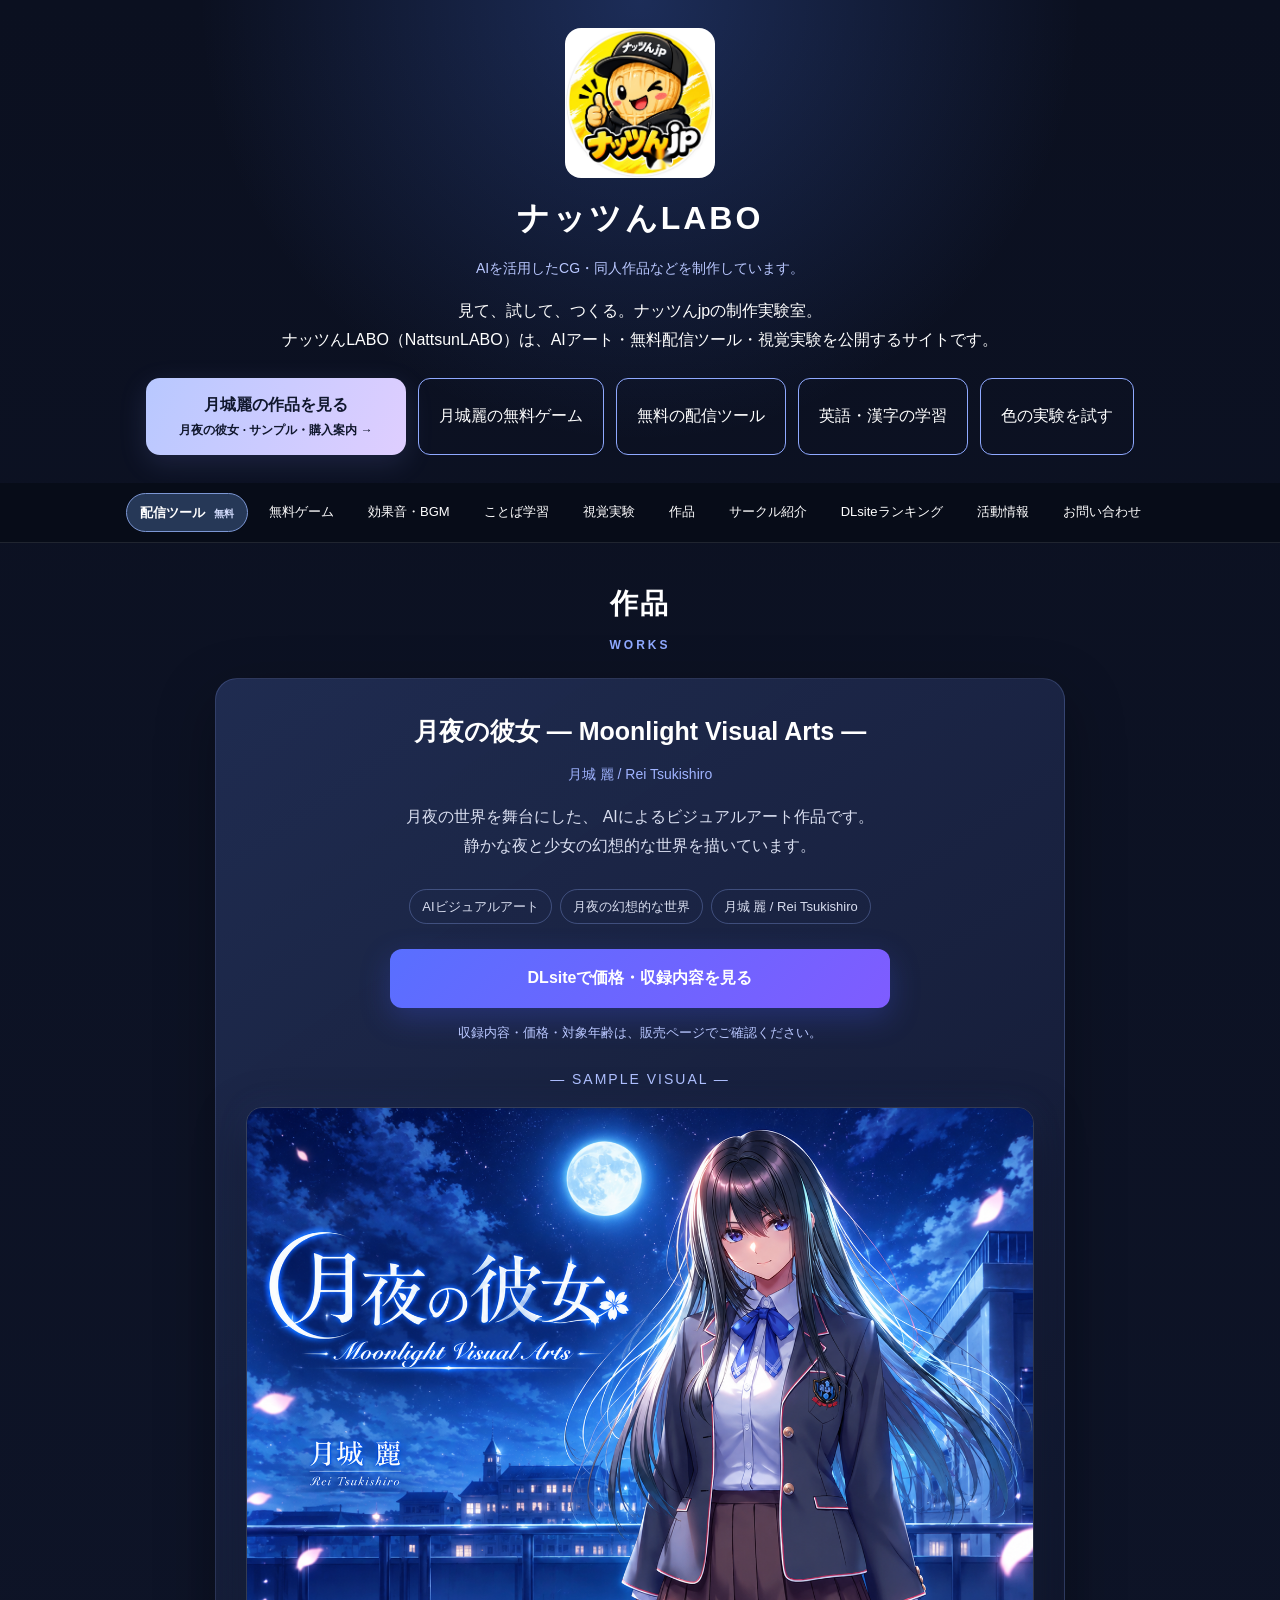
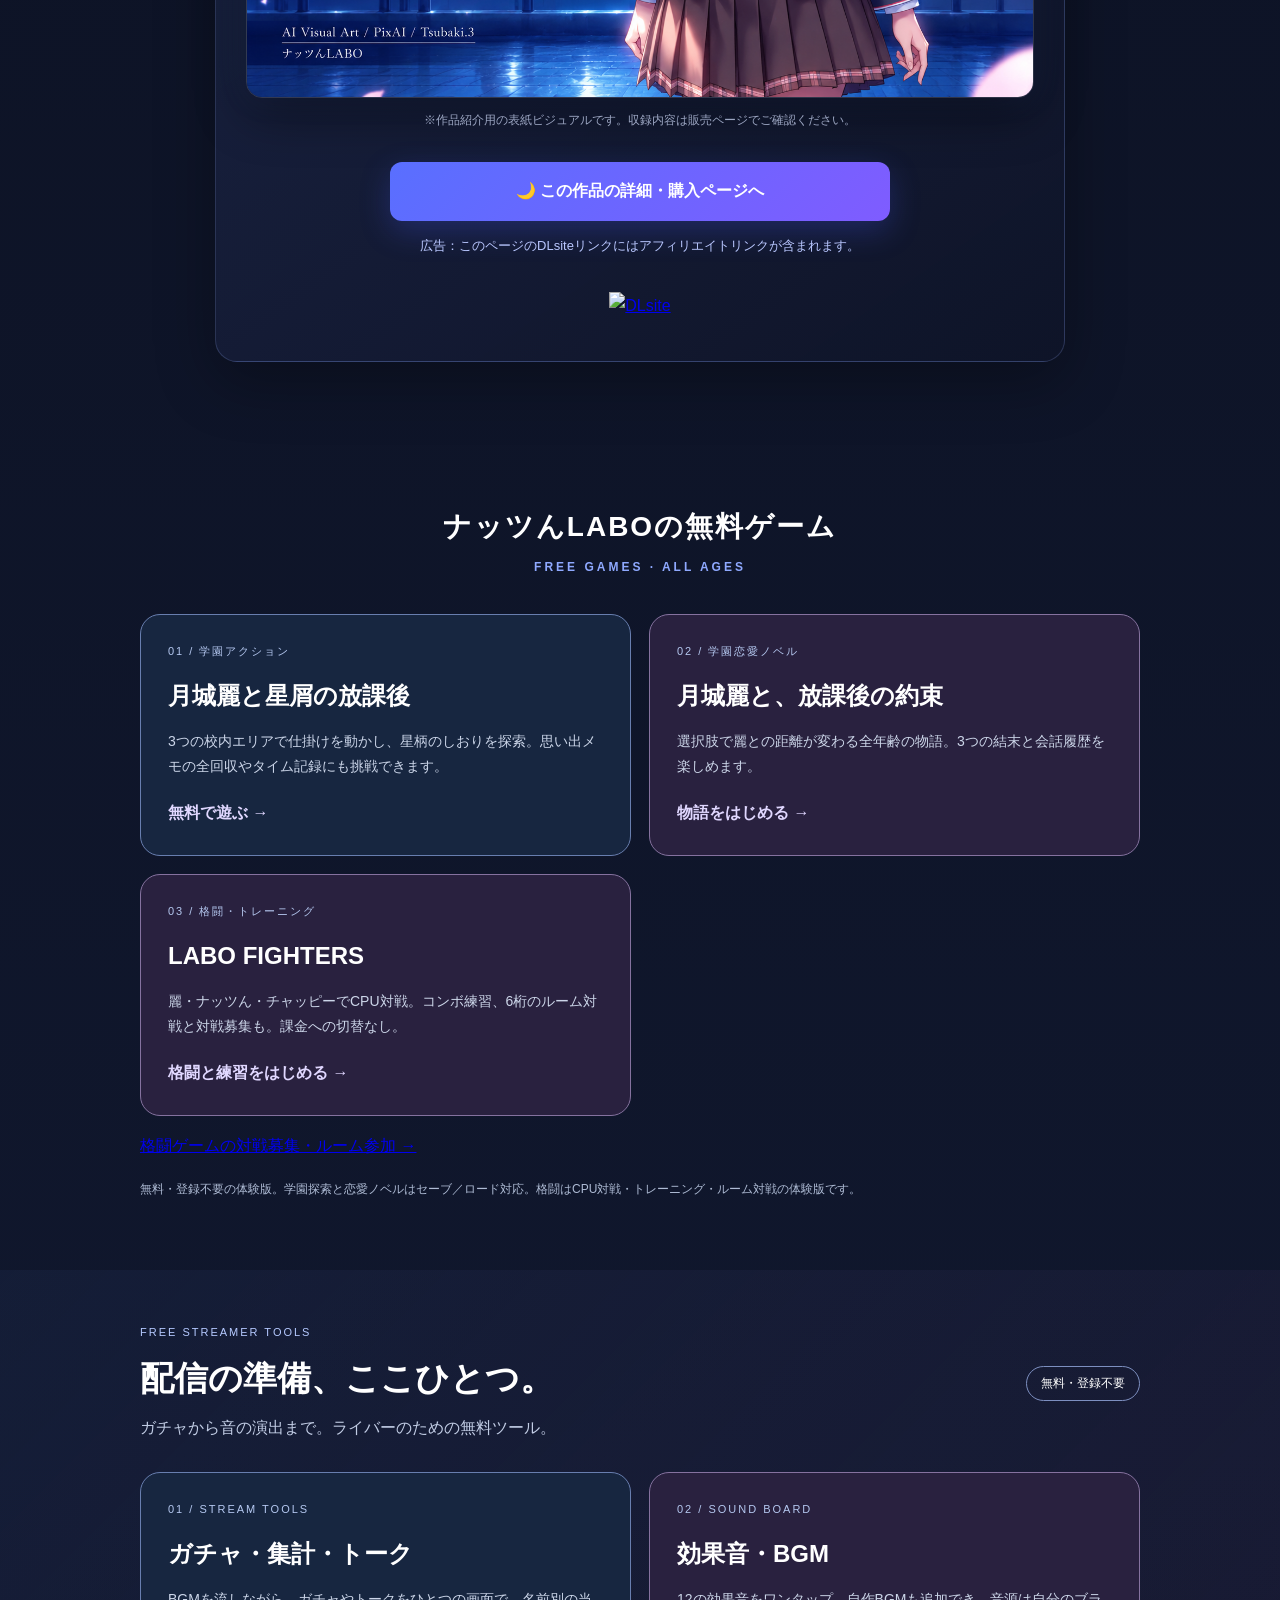
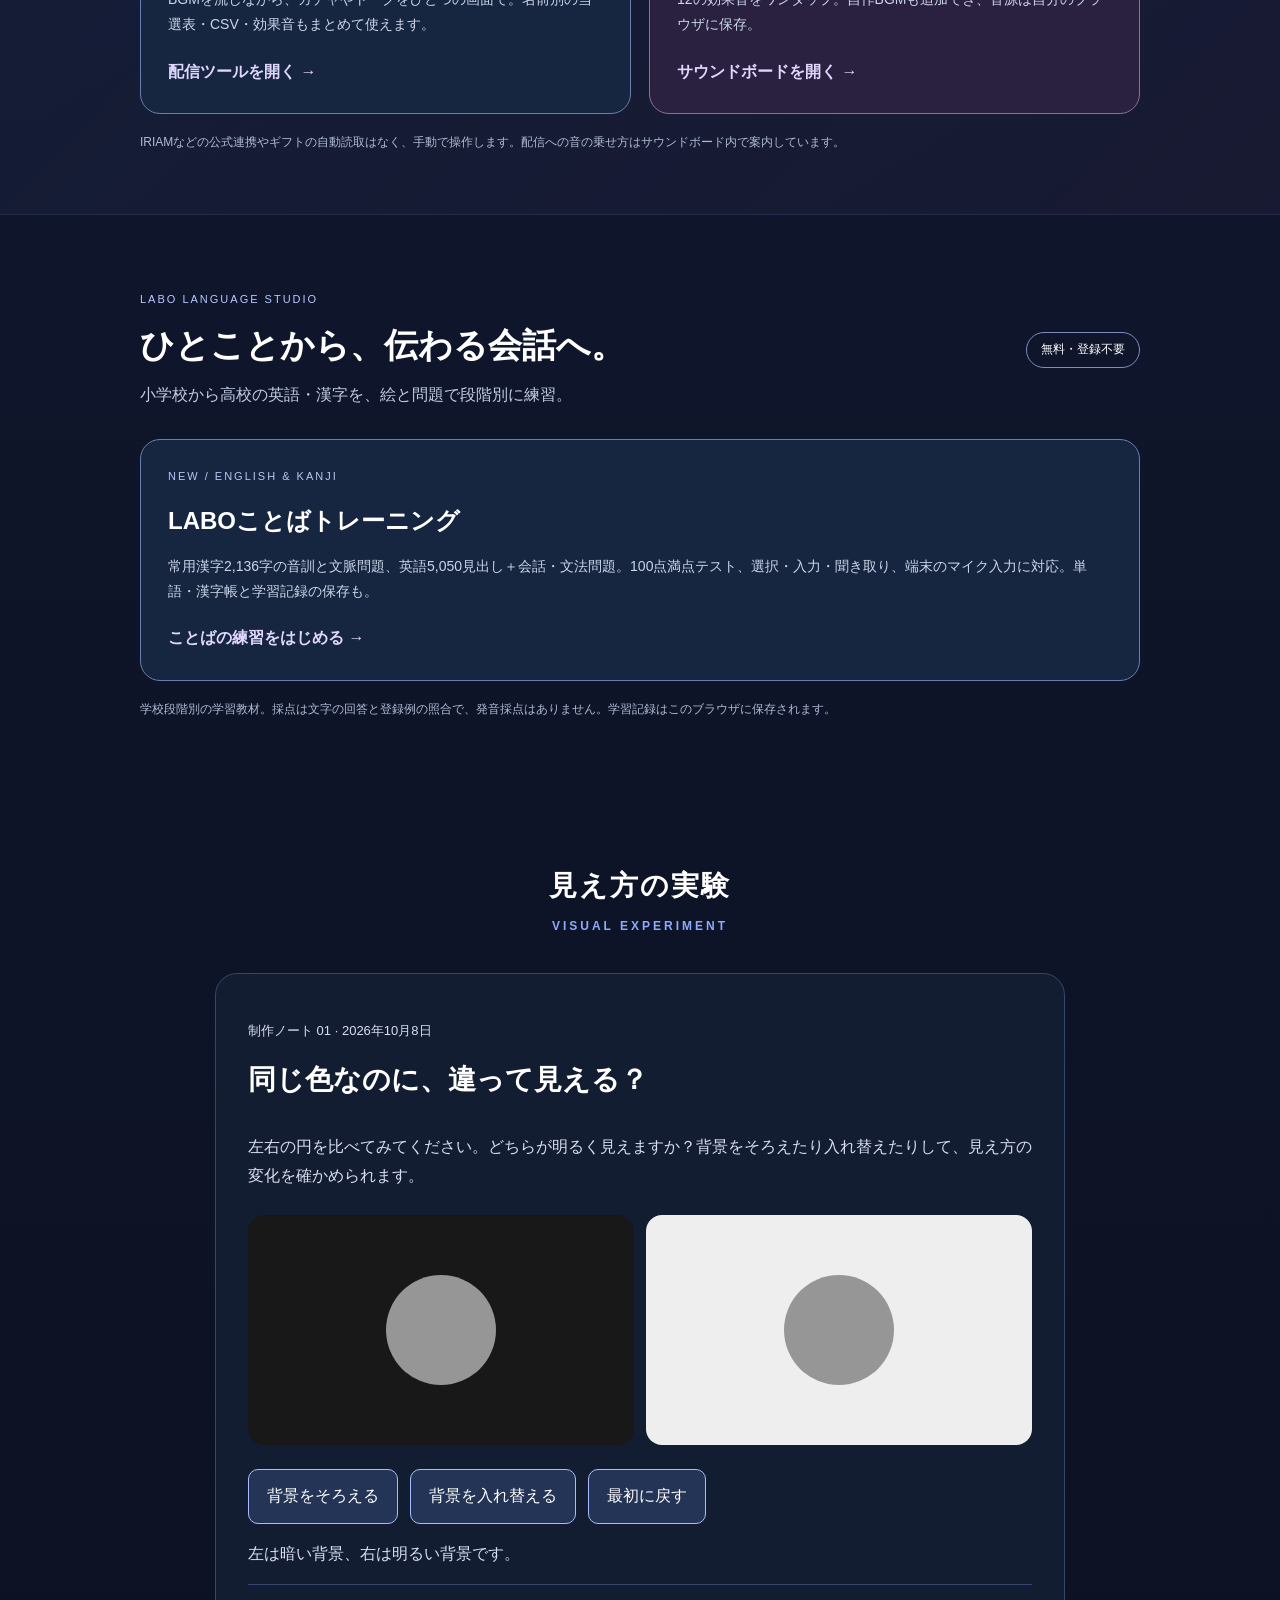
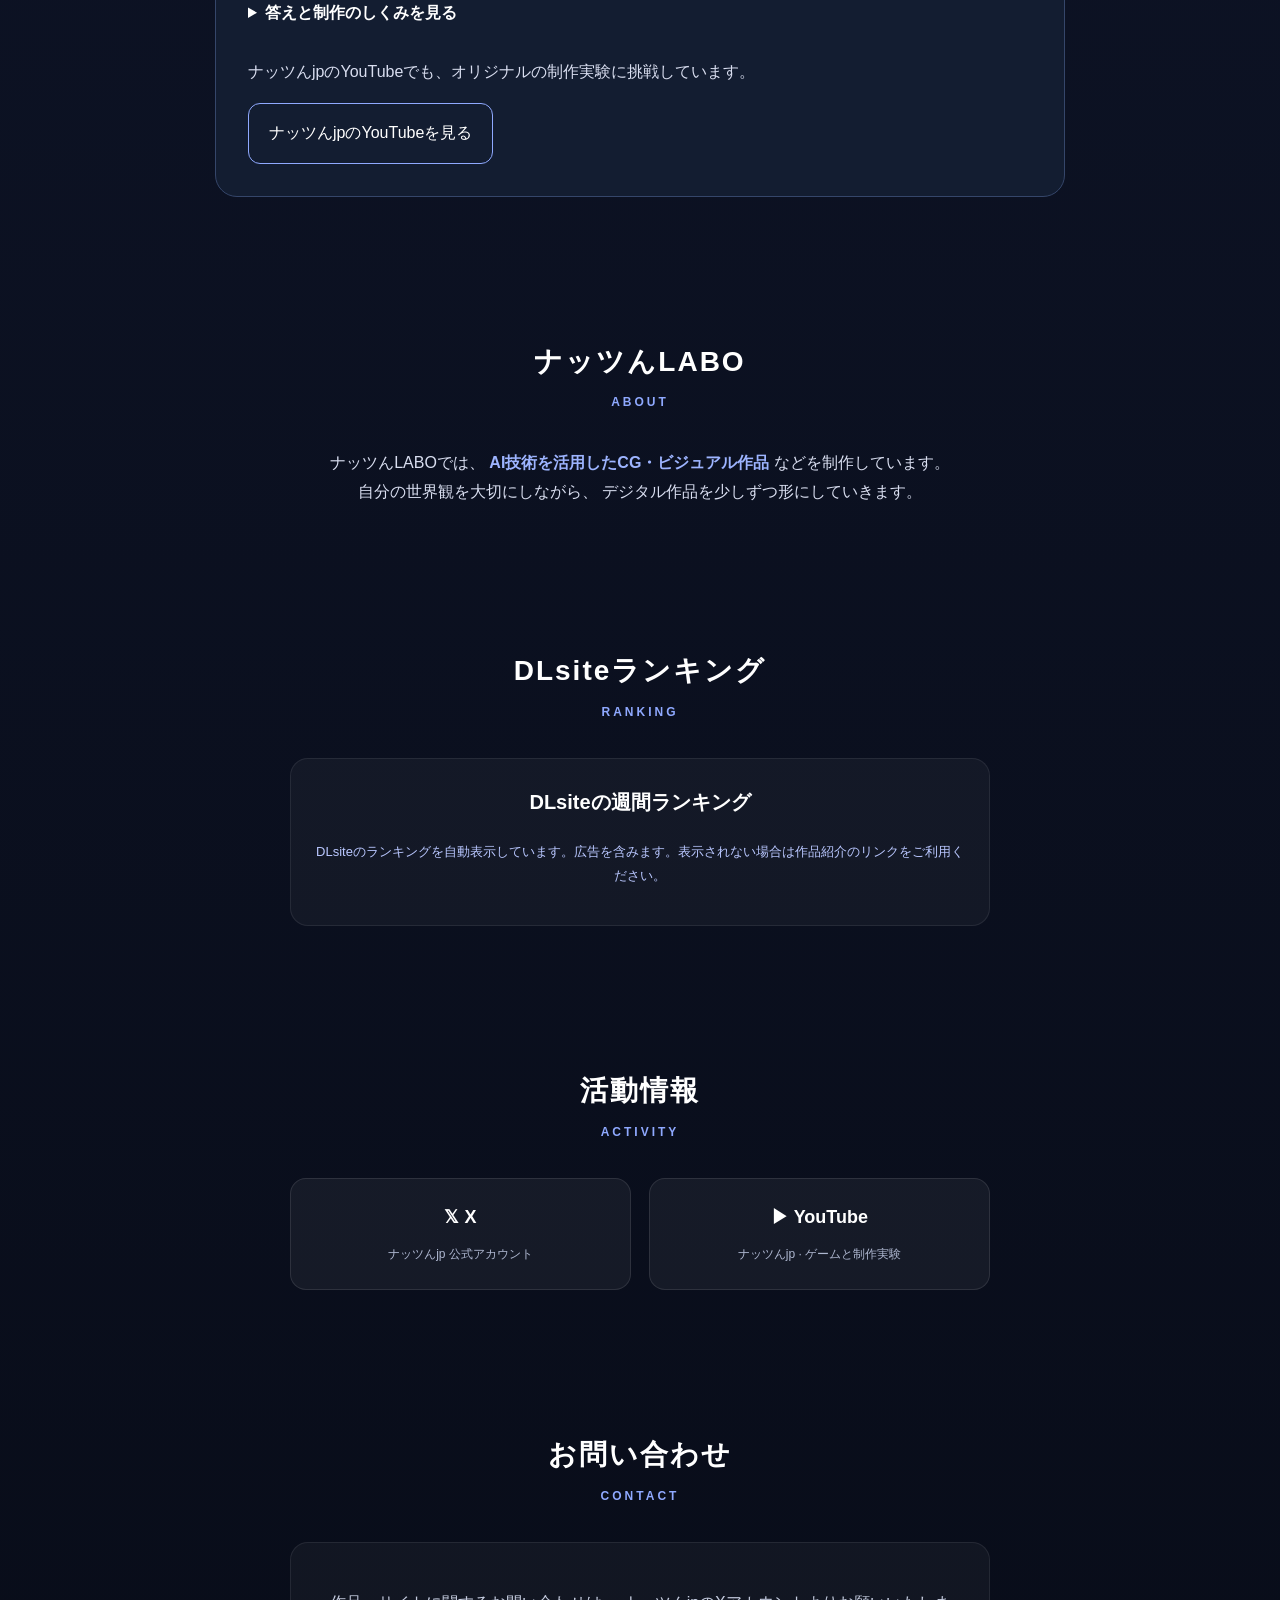
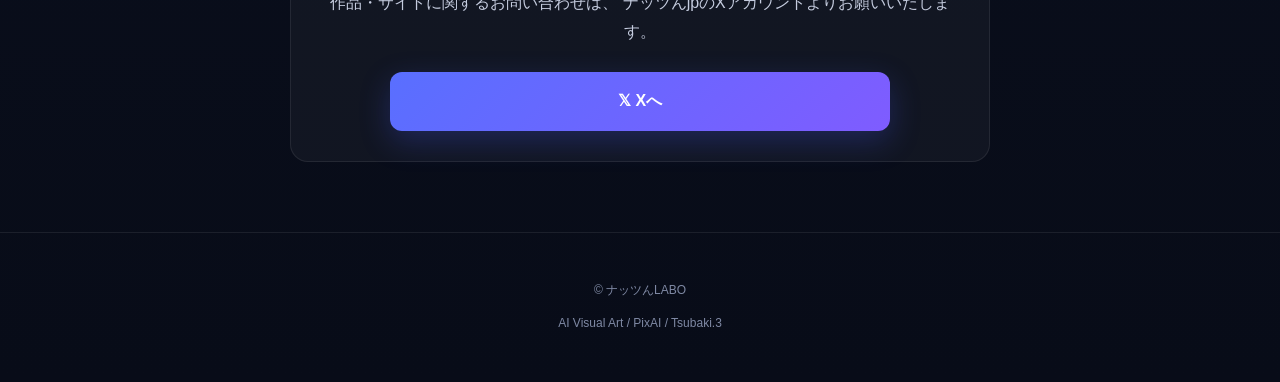
==== commit 915f6e81: "Expand English with all 5050 NGSL-GR headwords, Japanese definitions and practice tests" ====
--- a/index.html
+++ b/index.html
@@ -625,7 +625,7 @@
 </div></section>
 
 
-<section id="language-learning" aria-labelledby="language-learning-title"><div class="container"><div class="tools-heading"><div><p class="tools-kicker">LABO LANGUAGE STUDIO</p><h2 id="language-learning-title">ひとことから、伝わる会話へ。</h2><p>小学校から高校の英語・漢字を、絵と問題で段階別に練習。</p></div><span class="tools-badge">無料・登録不要</span></div><a class="tool-entry" href="learn/"><span class="tool-number">NEW / ENGLISH & KANJI</span><h3>LABOことばトレーニング</h3><p>常用漢字2,136字の音訓と文脈問題、英語420問。100点満点テスト、選択・入力・聞き取り、端末のマイク入力に対応。単語・漢字帳と学習記録の保存も。</p><span class="tool-open">ことばの練習をはじめる →</span></a><p class="tools-footnote">学校段階別の学習教材。採点は文字の回答と登録例の照合で、発音採点はありません。学習記録はこのブラウザに保存されます。</p></div></section>
+<section id="language-learning" aria-labelledby="language-learning-title"><div class="container"><div class="tools-heading"><div><p class="tools-kicker">LABO LANGUAGE STUDIO</p><h2 id="language-learning-title">ひとことから、伝わる会話へ。</h2><p>小学校から高校の英語・漢字を、絵と問題で段階別に練習。</p></div><span class="tools-badge">無料・登録不要</span></div><a class="tool-entry" href="learn/"><span class="tool-number">NEW / ENGLISH & KANJI</span><h3>LABOことばトレーニング</h3><p>常用漢字2,136字の音訓と文脈問題、英語5,050見出し＋会話・文法問題。100点満点テスト、選択・入力・聞き取り、端末のマイク入力に対応。単語・漢字帳と学習記録の保存も。</p><span class="tool-open">ことばの練習をはじめる →</span></a><p class="tools-footnote">学校段階別の学習教材。採点は文字の回答と登録例の照合で、発音採点はありません。学習記録はこのブラウザに保存されます。</p></div></section>
 <section id="experiments" aria-labelledby="experiment-title">
   <div class="container">
     <h2 class="section-title" id="experiment-title">見え方の実験<span>VISUAL EXPERIMENT</span></h2>
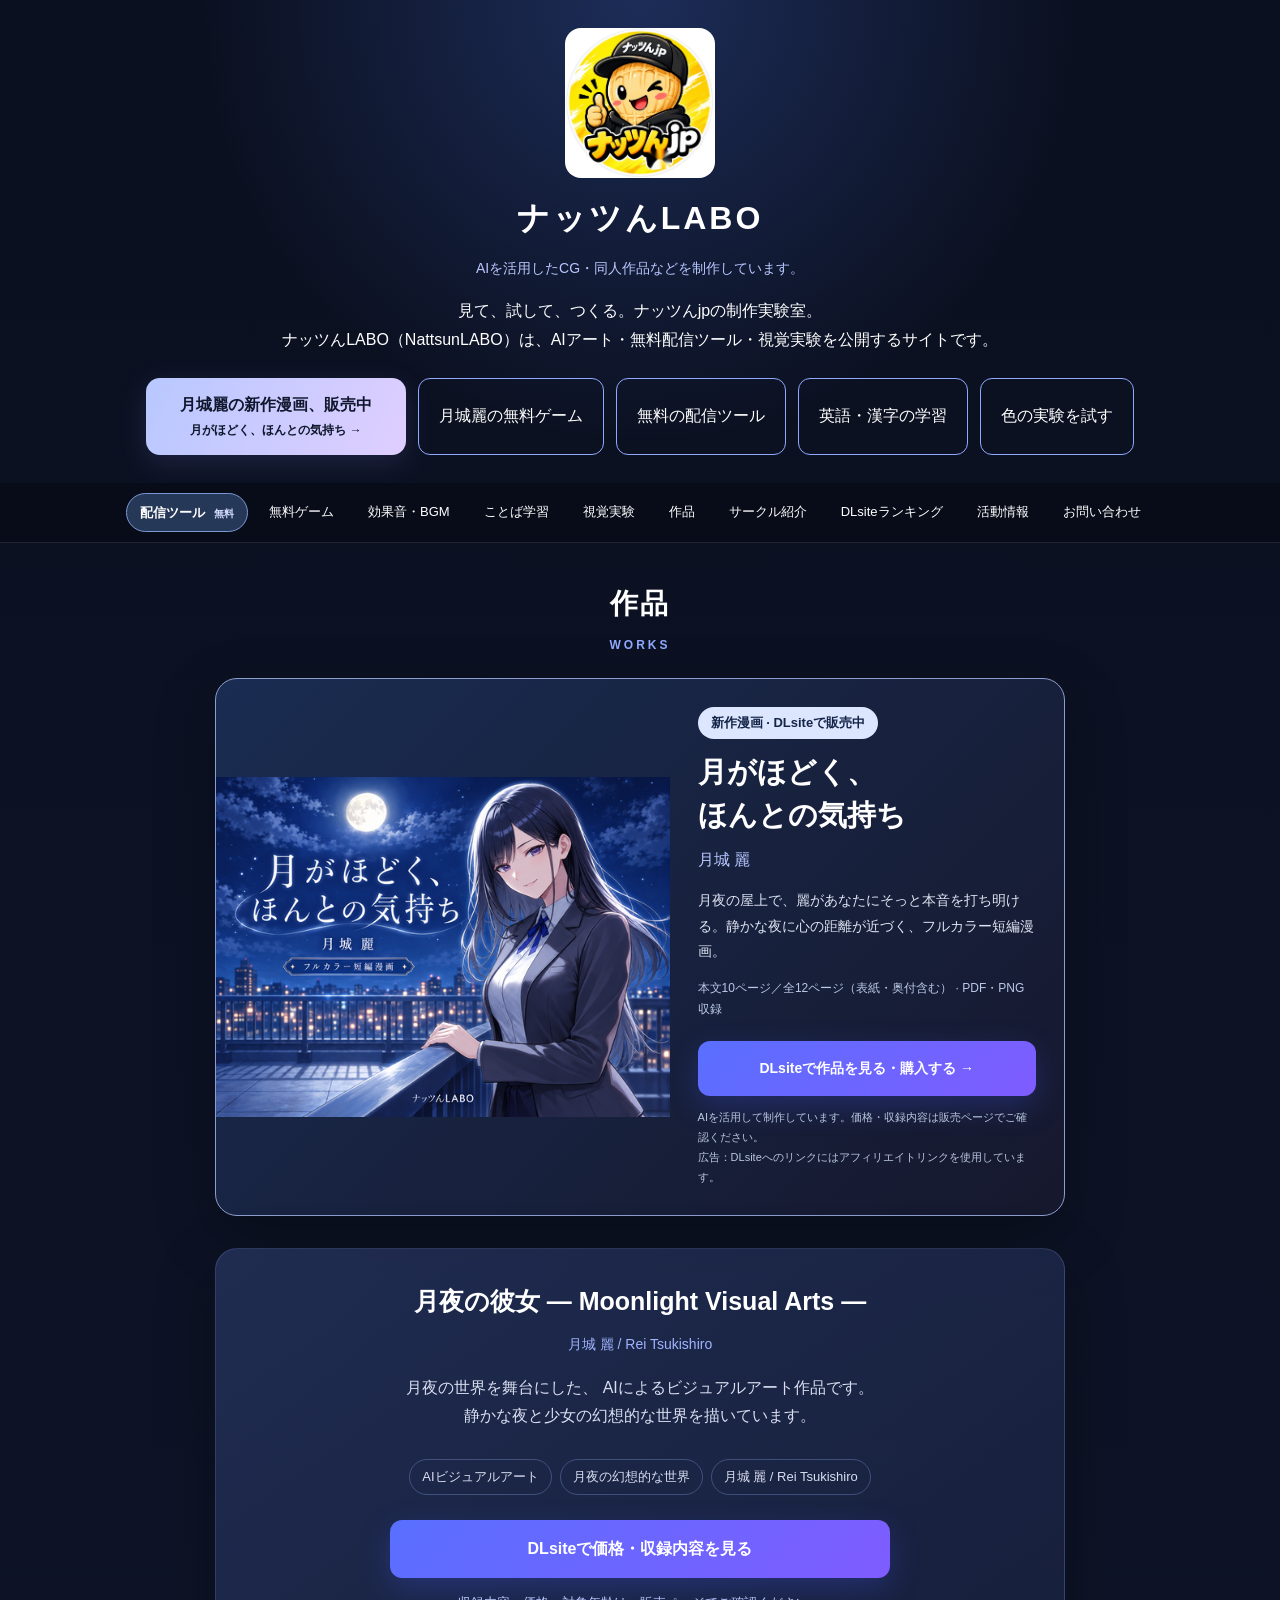
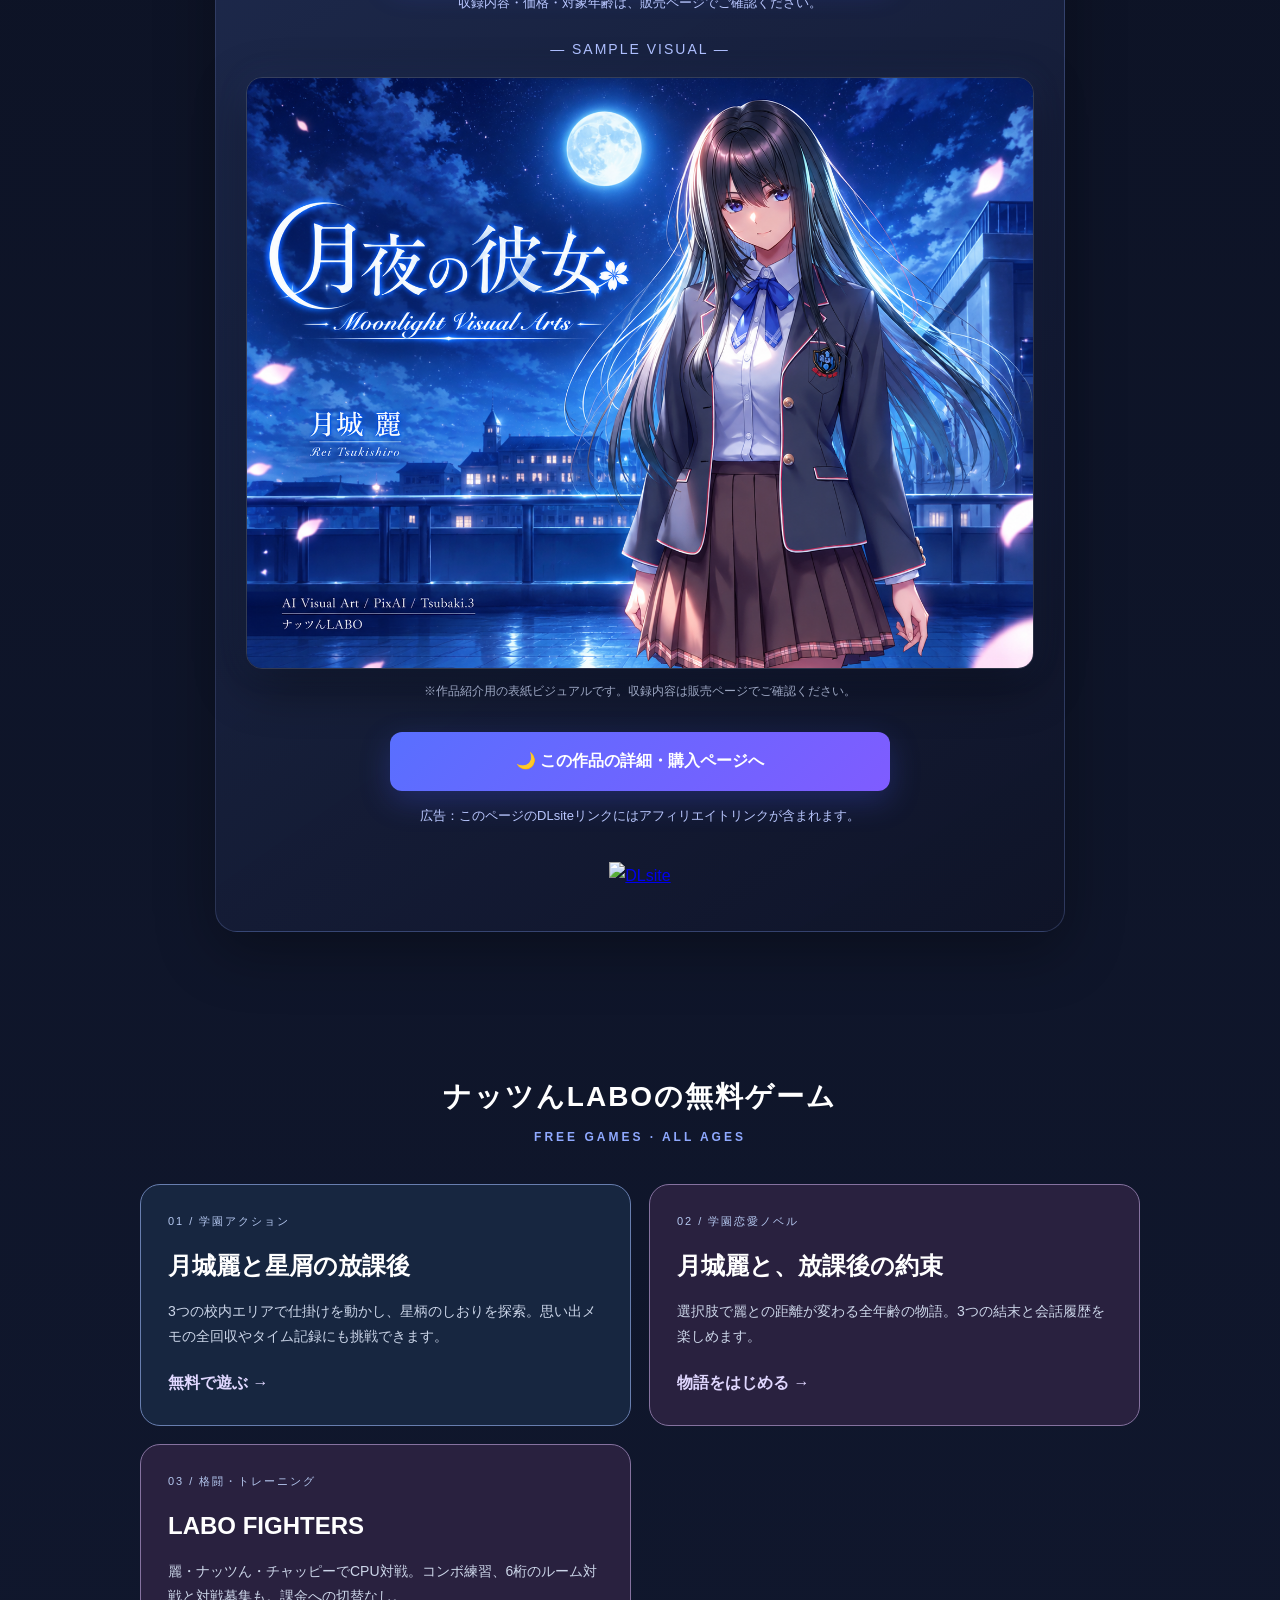
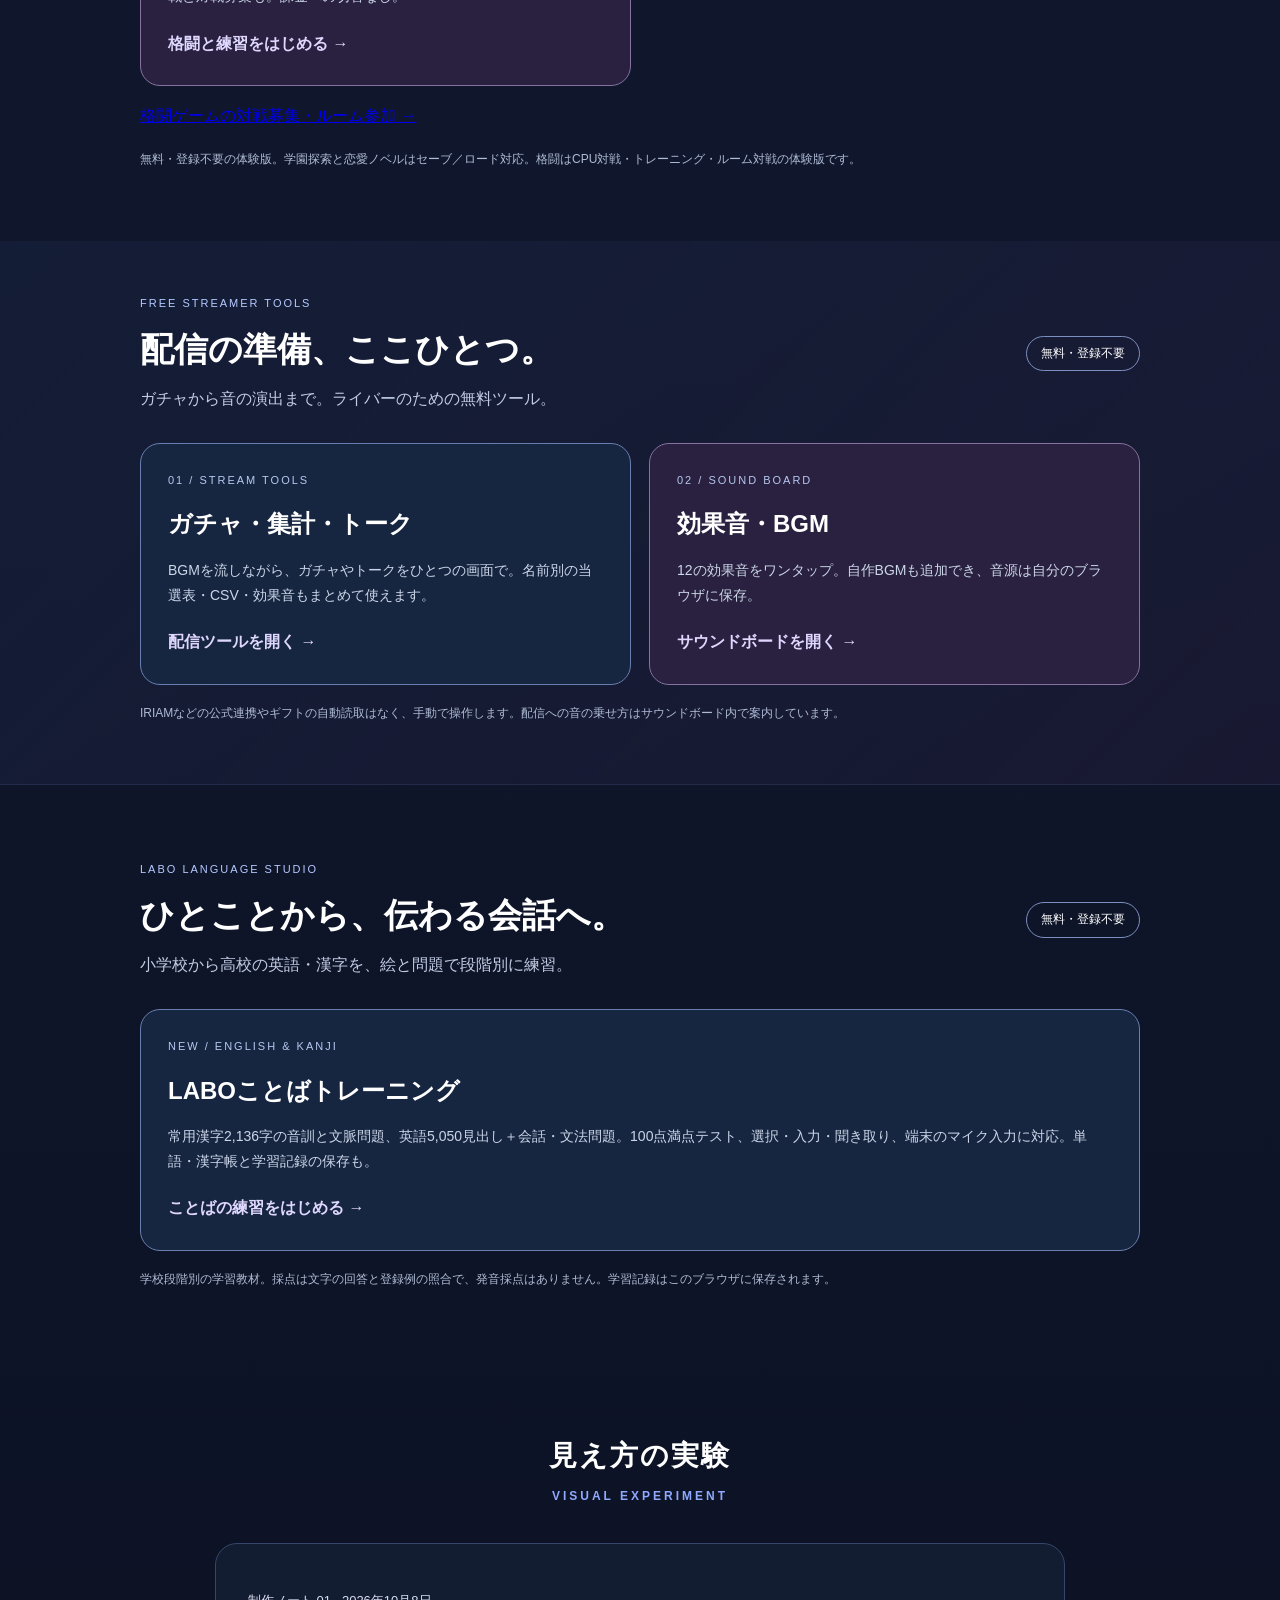
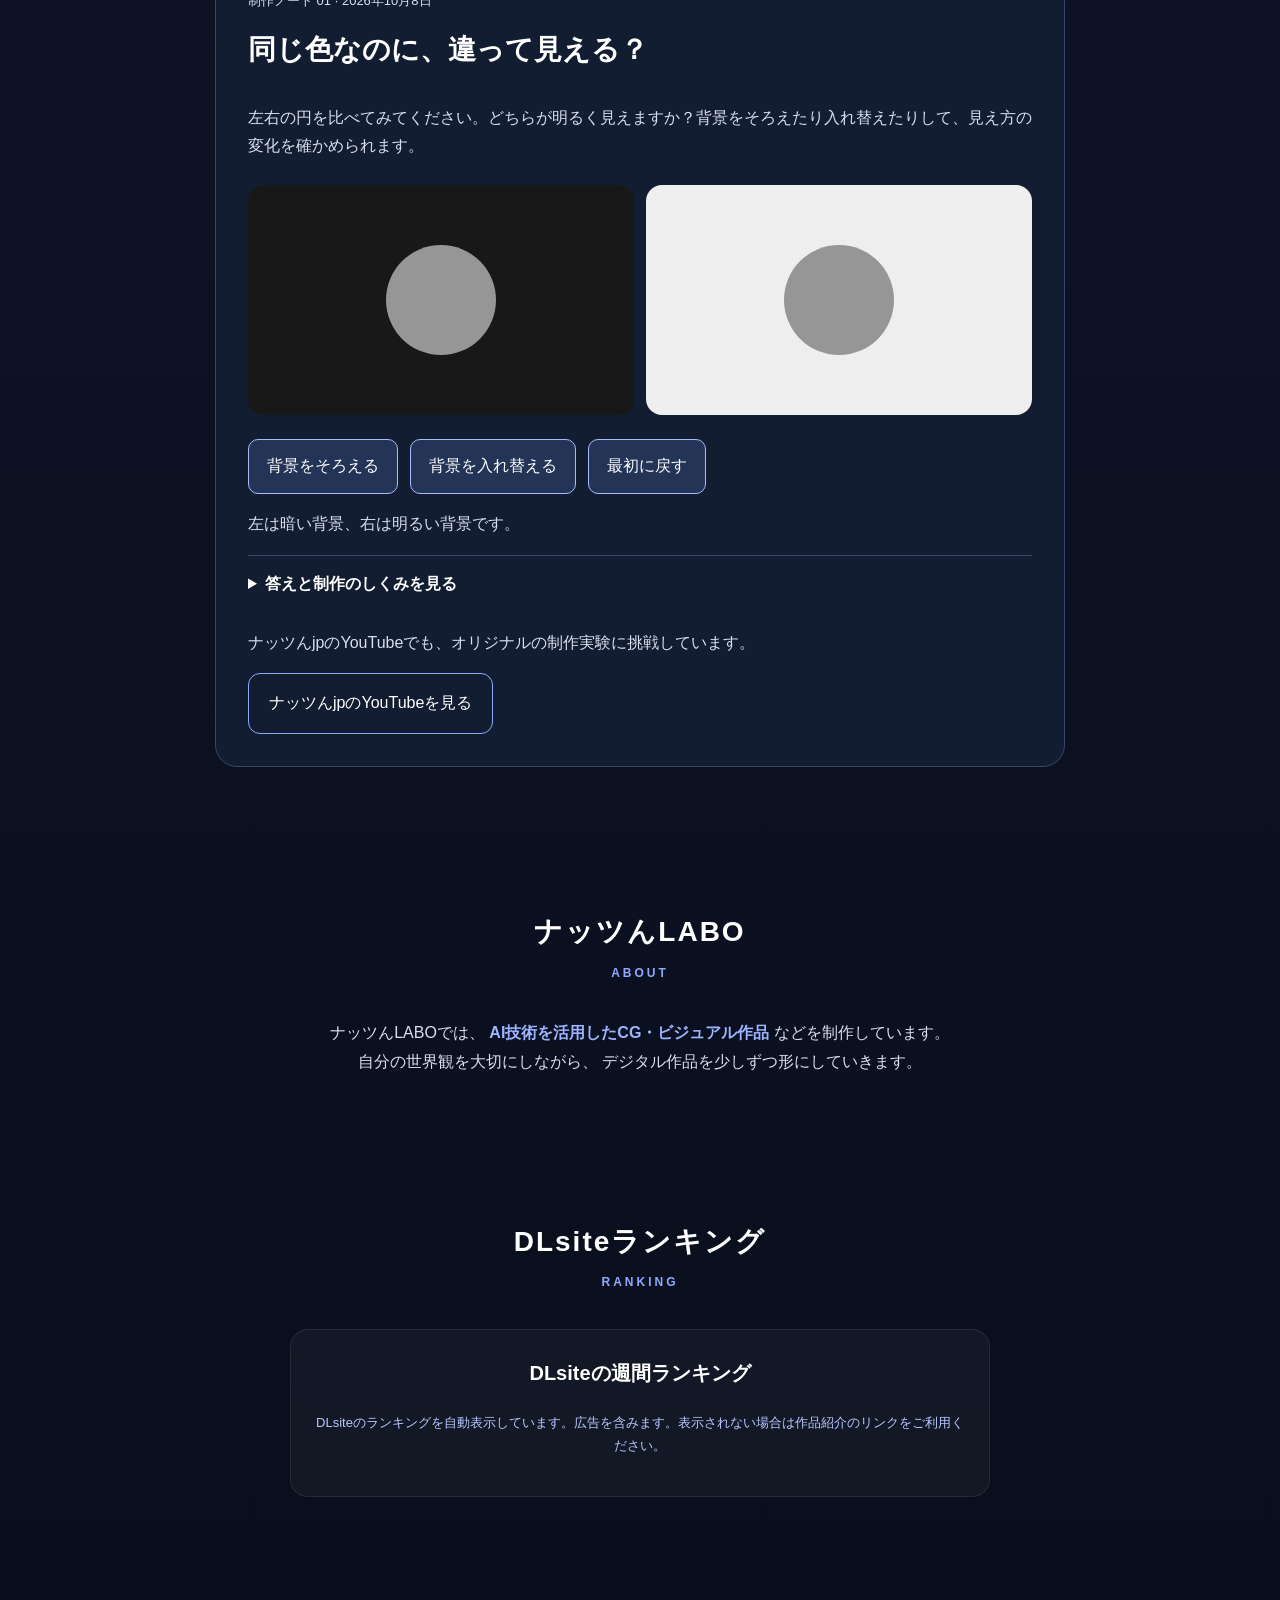
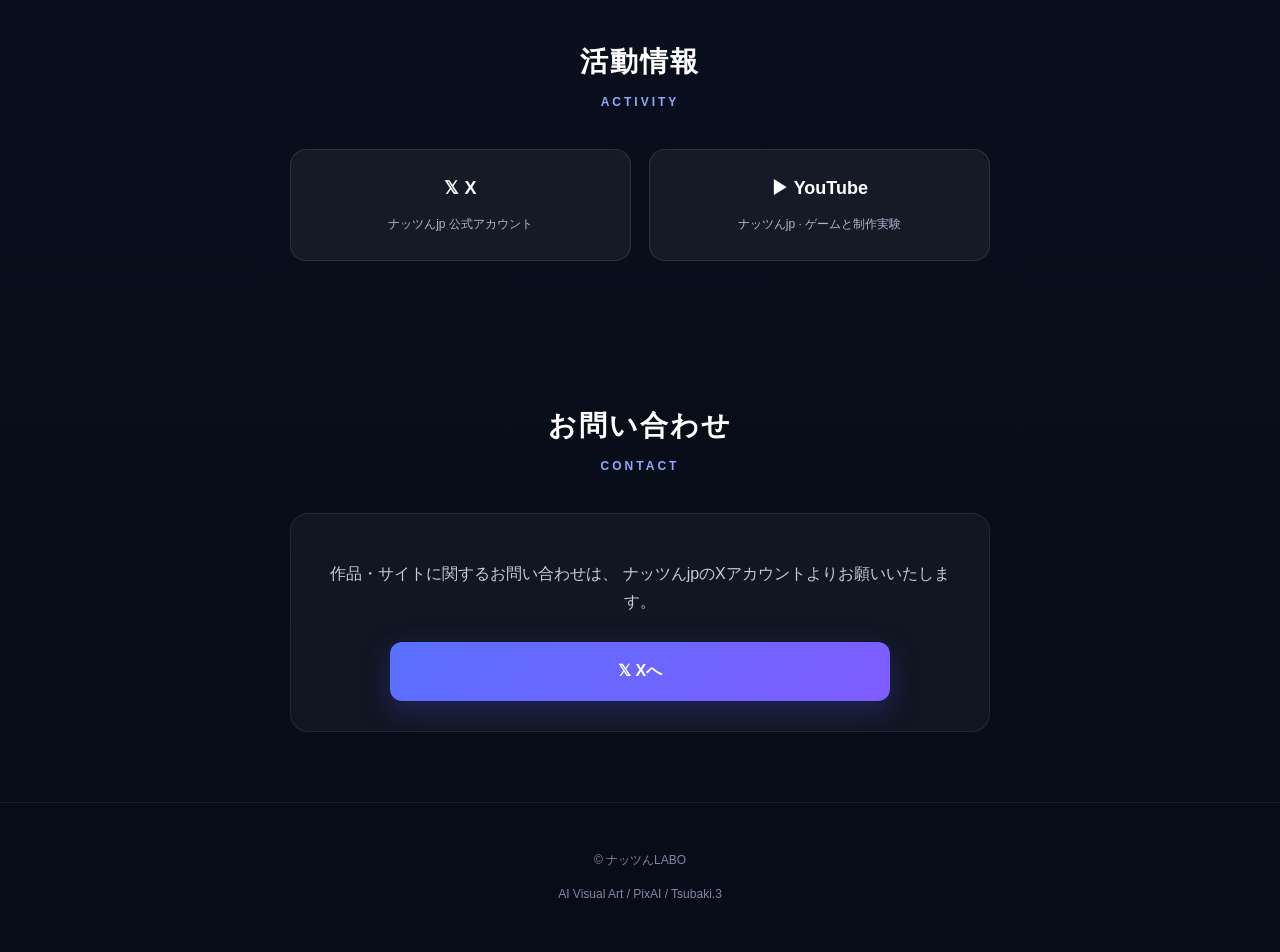
==== commit 61b77174: "新作漫画「月がほどく、ほんとの気持ち」の販売画像とDLsiteリンクを追加" ====
--- a/index.html
+++ b/index.html
@@ -7,16 +7,16 @@
 
 <meta
   name="description"
-  content="ナッツんjpが運営するナッツんLABO（NattsunLABO）公式サイト。AIアート「月夜の彼女」の作品紹介・DLsite購入案内、無料・登録不要の配信ガチャ、トークツール、効果音・BGMサウンドボード、英語・漢字の無料学習、見え方の実験を公開。"
+  content="ナッツんjpが運営するナッツんLABO（NattsunLABO）公式サイト。漫画「月がほどく、ほんとの気持ち」・AIアート「月夜の彼女」の作品紹介・DLsite購入案内、無料・登録不要の配信ガチャ、トークツール、効果音・BGMサウンドボード、英語・漢字の無料学習、見え方の実験を公開。"
 >
 
 <title>ナッツんLABO公式サイト｜ナッツんjpのAIアート・無料配信ツール</title>
 <link rel="canonical" href="https://nattsun-jp.github.io/nattsun-labo/">
 <meta property="og:type" content="website">
 <meta property="og:title" content="ナッツんLABO｜AIアート・無料配信ツール">
-<meta property="og:description" content="ナッツんjpが運営するナッツんLABO（NattsunLABO）公式サイト。AIアート「月夜の彼女」の作品紹介・DLsite購入案内、無料・登録不要の配信ガチャ、トークツール、効果音・BGMサウンドボード、英語・漢字の無料学習、見え方の実験を公開。">
+<meta property="og:description" content="ナッツんjpが運営するナッツんLABO（NattsunLABO）公式サイト。漫画「月がほどく、ほんとの気持ち」・AIアート「月夜の彼女」の作品紹介・DLsite購入案内、無料・登録不要の配信ガチャ、トークツール、効果音・BGMサウンドボード、英語・漢字の無料学習、見え方の実験を公開。">
 <meta property="og:url" content="https://nattsun-jp.github.io/nattsun-labo/">
-<meta property="og:image" content="https://nattsun-jp.github.io/nattsun-labo/moonlight.png">
+<meta property="og:image" content="https://nattsun-jp.github.io/nattsun-labo/assets/works/tsukishiro-rei-manga.png">
 <meta name="twitter:card" content="summary_large_image">
 <meta name="twitter:site" content="@nattsunjp_212">
 
@@ -455,6 +455,22 @@
 #works .work-subtitle { margin-bottom: 12px; }
 #works .sample-area { margin-top: 22px; }
 @media(max-width:700px) { .hero-actions { gap: 8px; } #works { padding-top: 28px; } }
+
+/* 新作漫画の販売案内 */
+.comic-release { max-width:850px; margin:0 auto 32px; overflow:hidden; border:1px solid #8d9dce; border-radius:22px; background:linear-gradient(135deg,#192c51,#16182d); box-shadow:0 20px 60px #0004; }
+.comic-release-grid { display:grid; grid-template-columns:minmax(0,1.15fr) minmax(0,1fr); align-items:center; }
+.comic-release-visual { display:block; }
+.comic-release-visual img { display:block; width:100%; height:auto; }
+.comic-release-copy { padding:28px; min-width:0; }
+.comic-release-badge { display:inline-block; margin:0 0 12px; padding:4px 13px; border-radius:99px; background:#dce6ff; color:#142447; font-size:13px; font-weight:800; }
+.comic-release h3 { margin:0 0 8px; font-size:clamp(22px,3vw,29px); line-height:1.5; }
+.comic-release-character { margin:0 0 14px; color:#b9c7ff; }
+.comic-release-description { color:#e0e5f3; font-size:14px; }
+.comic-release-format { color:#bac9e8; font-size:12px; }
+.comic-release .dlsite-button { margin:20px 0 0; font-size:14px; }
+.comic-release-note { margin:12px 0 0; color:#b9c7df; font-size:11px; }
+@media(max-width:700px) { .comic-release-grid { grid-template-columns:1fr; } .comic-release-copy { padding:22px; } }
+
 </style>
 </head>
 
@@ -483,7 +499,7 @@
 
   <p>見て、試して、つくる。ナッツんjpの制作実験室。<br>ナッツんLABO（NattsunLABO）は、AIアート・無料配信ツール・視覚実験を公開するサイトです。</p>
   <div class="hero-actions">
-    <a class="stream-primary" href="#works">月城麗の作品を見る <span>月夜の彼女 · サンプル・購入案内 →</span></a>
+    <a class="stream-primary" href="#comic-release">月城麗の新作漫画、販売中 <span>月がほどく、ほんとの気持ち →</span></a>
     <a class="secondary-button" href="games/">月城麗の無料ゲーム</a>
     <a class="secondary-button" href="#stream-tools">無料の配信ツール</a>
     <a class="secondary-button" href="learn/">英語・漢字の学習</a>
@@ -522,6 +538,24 @@
       作品
       <span>WORKS</span>
     </h2>
+
+    <article class="comic-release" id="comic-release" aria-labelledby="comic-release-title">
+      <div class="comic-release-grid">
+        <a class="comic-release-visual" href="https://dlaf.jp/home/dlaf/=/aid/nattsunlabo/url/https%3A%2F%2Fwww.dlsite.com%2Fai-touch%2Fwork%2F%3D%2Fproduct_id%2FRJ01743089.html" target="_blank" rel="noopener sponsored" aria-label="月がほどく、ほんとの気持ちのDLsite販売ページを開く">
+          <img src="assets/works/tsukishiro-rei-manga.png" width="560" height="420" fetchpriority="high" decoding="async" alt="月がほどく、ほんとの気持ち ― 月城麗。月夜の屋上に立つ麗を描いた漫画の紹介画像">
+        </a>
+        <div class="comic-release-copy">
+          <p class="comic-release-badge">新作漫画 · DLsiteで販売中</p>
+          <h3 id="comic-release-title">月がほどく、<br>ほんとの気持ち</h3>
+          <p class="comic-release-character">月城 麗</p>
+          <p class="comic-release-description">月夜の屋上で、麗があなたにそっと本音を打ち明ける。静かな夜に心の距離が近づく、フルカラー短編漫画。</p>
+          <p class="comic-release-format">本文10ページ／全12ページ（表紙・奥付含む） · PDF・PNG収録</p>
+          <a class="dlsite-button" href="https://dlaf.jp/home/dlaf/=/aid/nattsunlabo/url/https%3A%2F%2Fwww.dlsite.com%2Fai-touch%2Fwork%2F%3D%2Fproduct_id%2FRJ01743089.html" target="_blank" rel="noopener sponsored">DLsiteで作品を見る・購入する →</a>
+          <p class="comic-release-note">AIを活用して制作しています。価格・収録内容は販売ページでご確認ください。<br>広告：DLsiteへのリンクにはアフィリエイトリンクを使用しています。</p>
+        </div>
+      </div>
+    </article>
+
 
 
     <div class="work-card">
